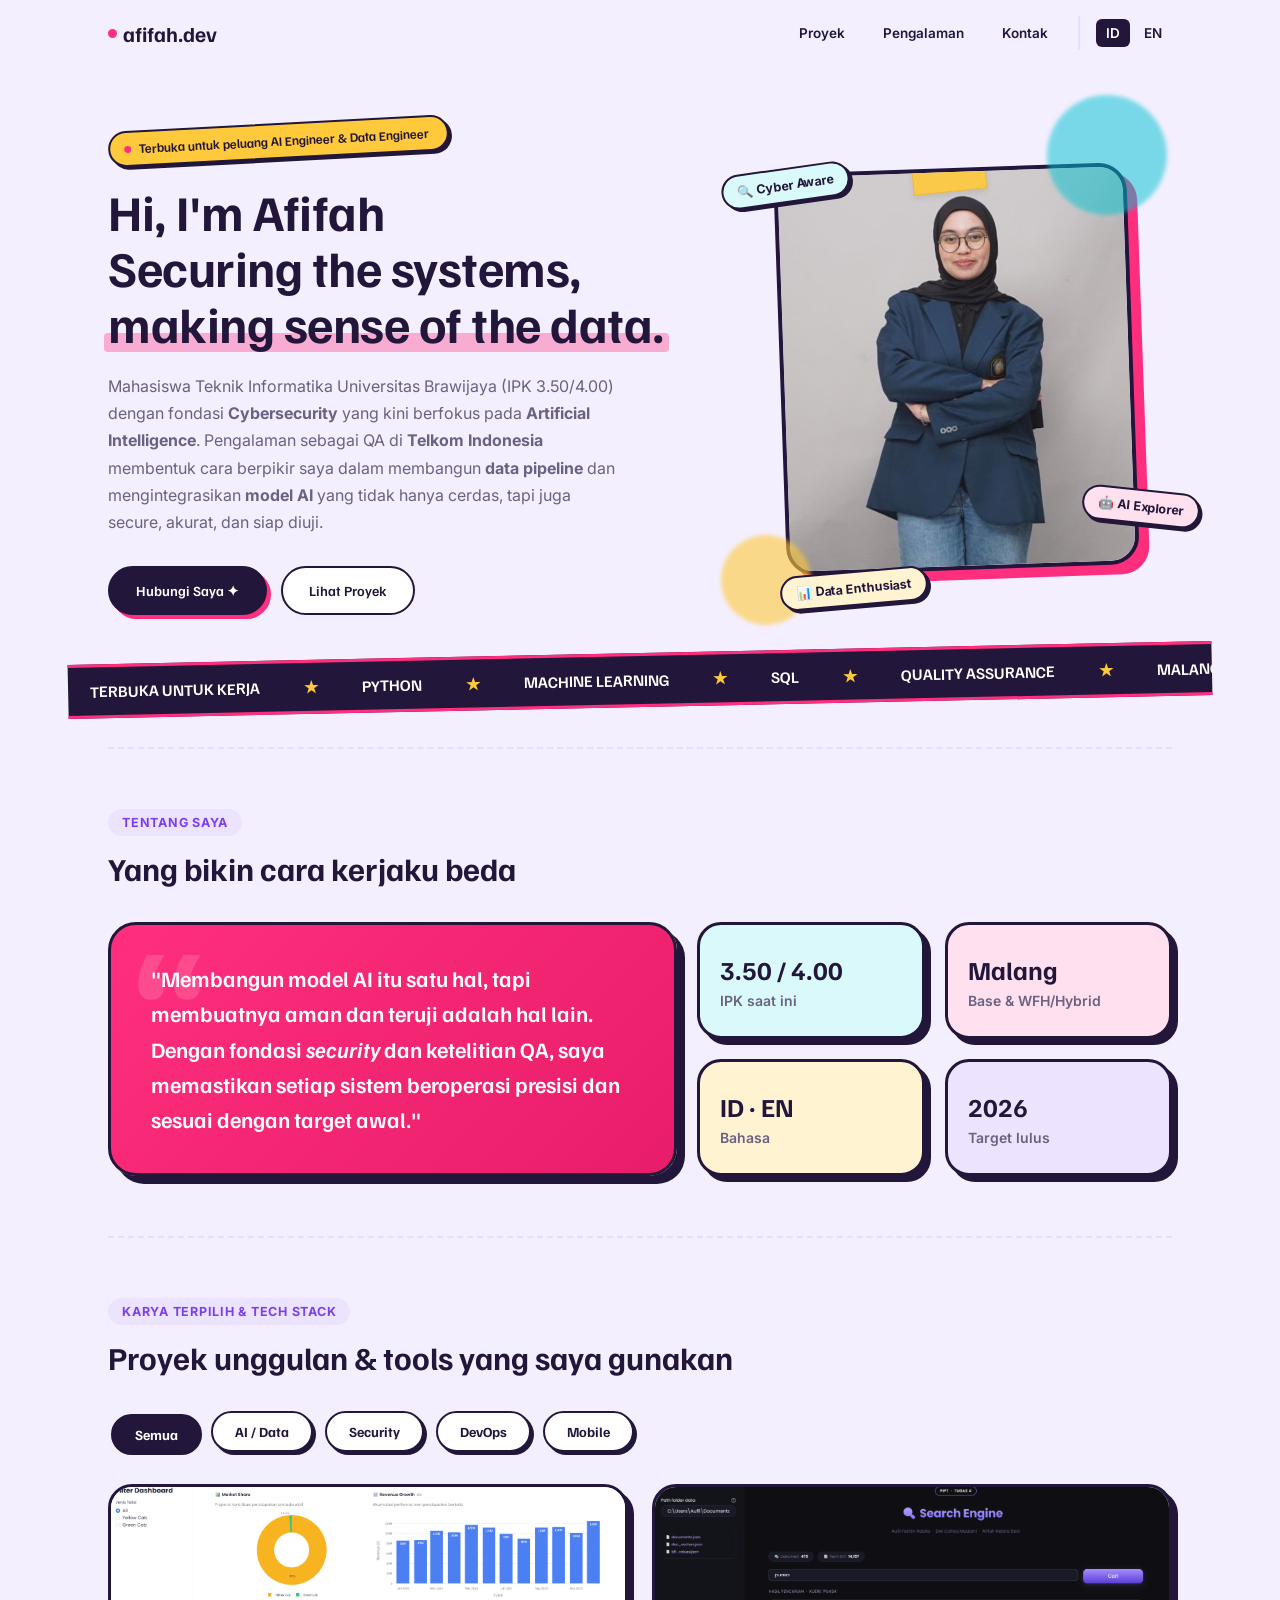
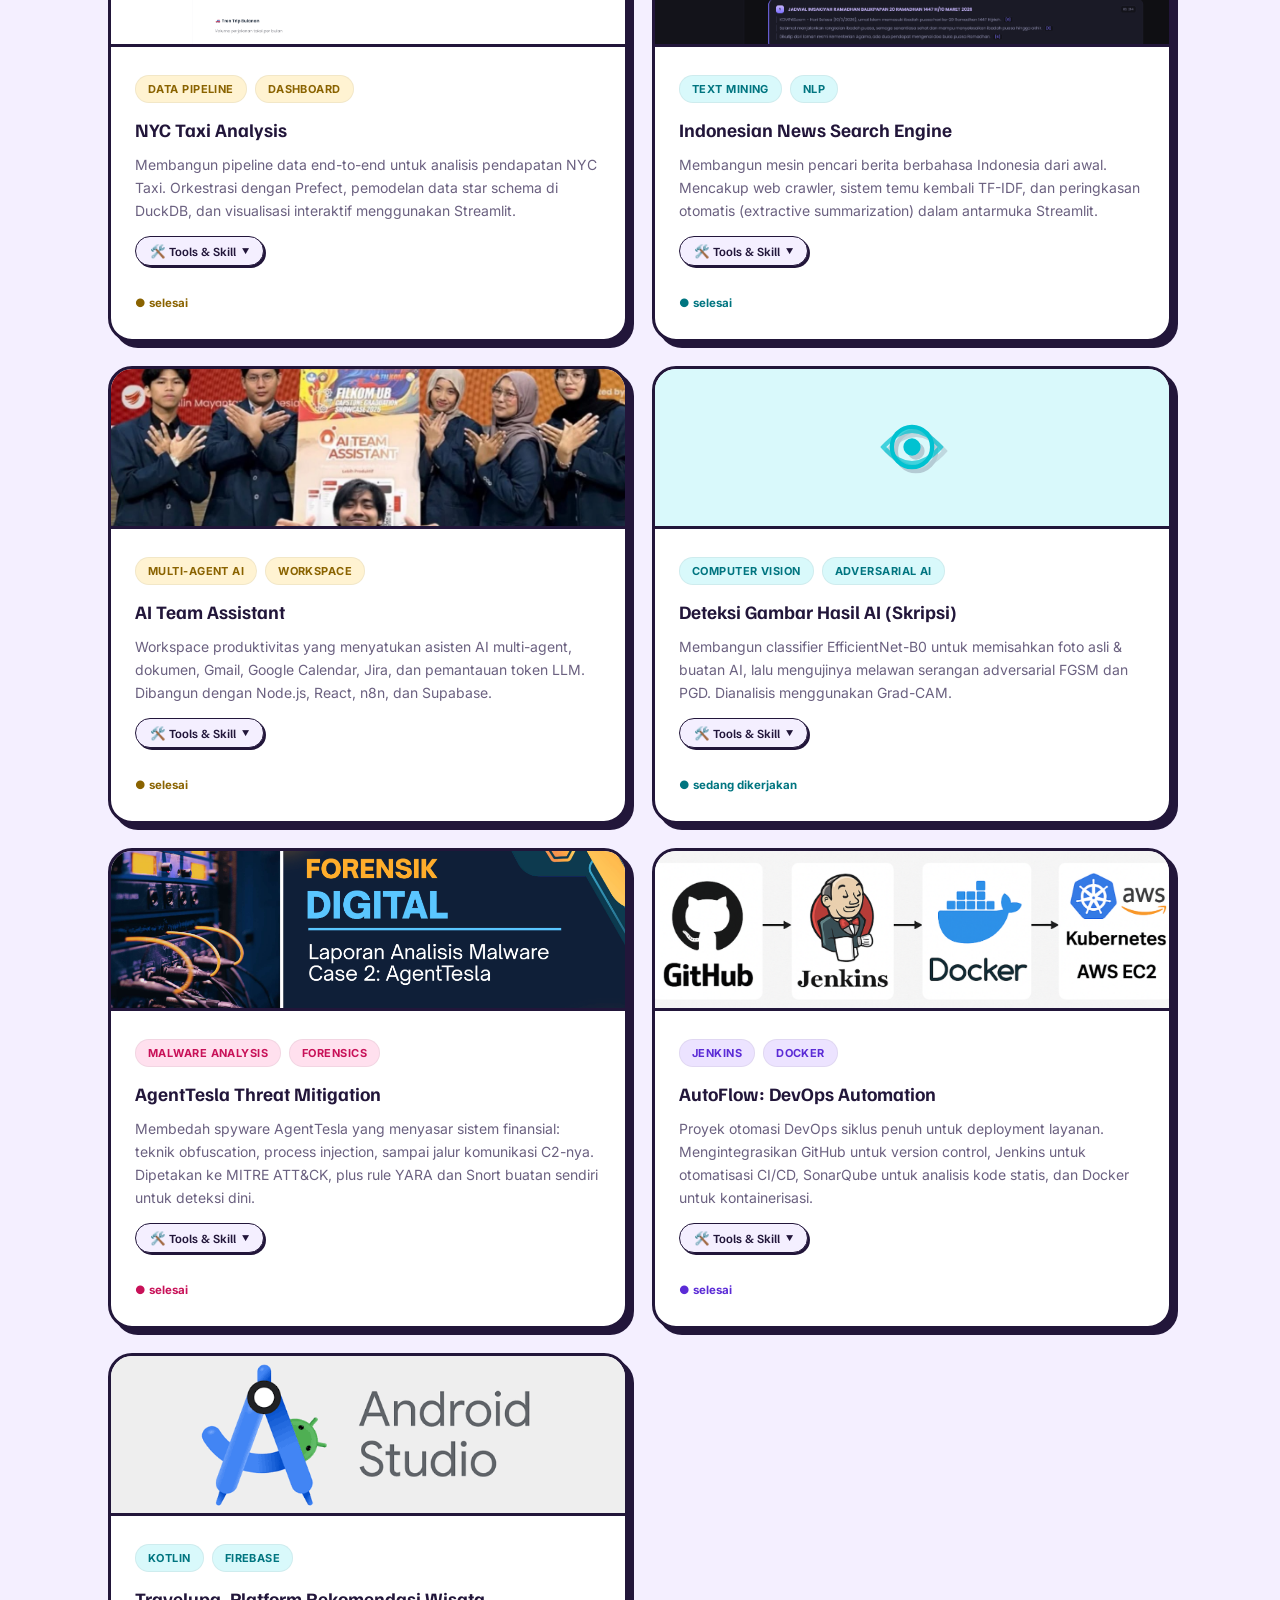
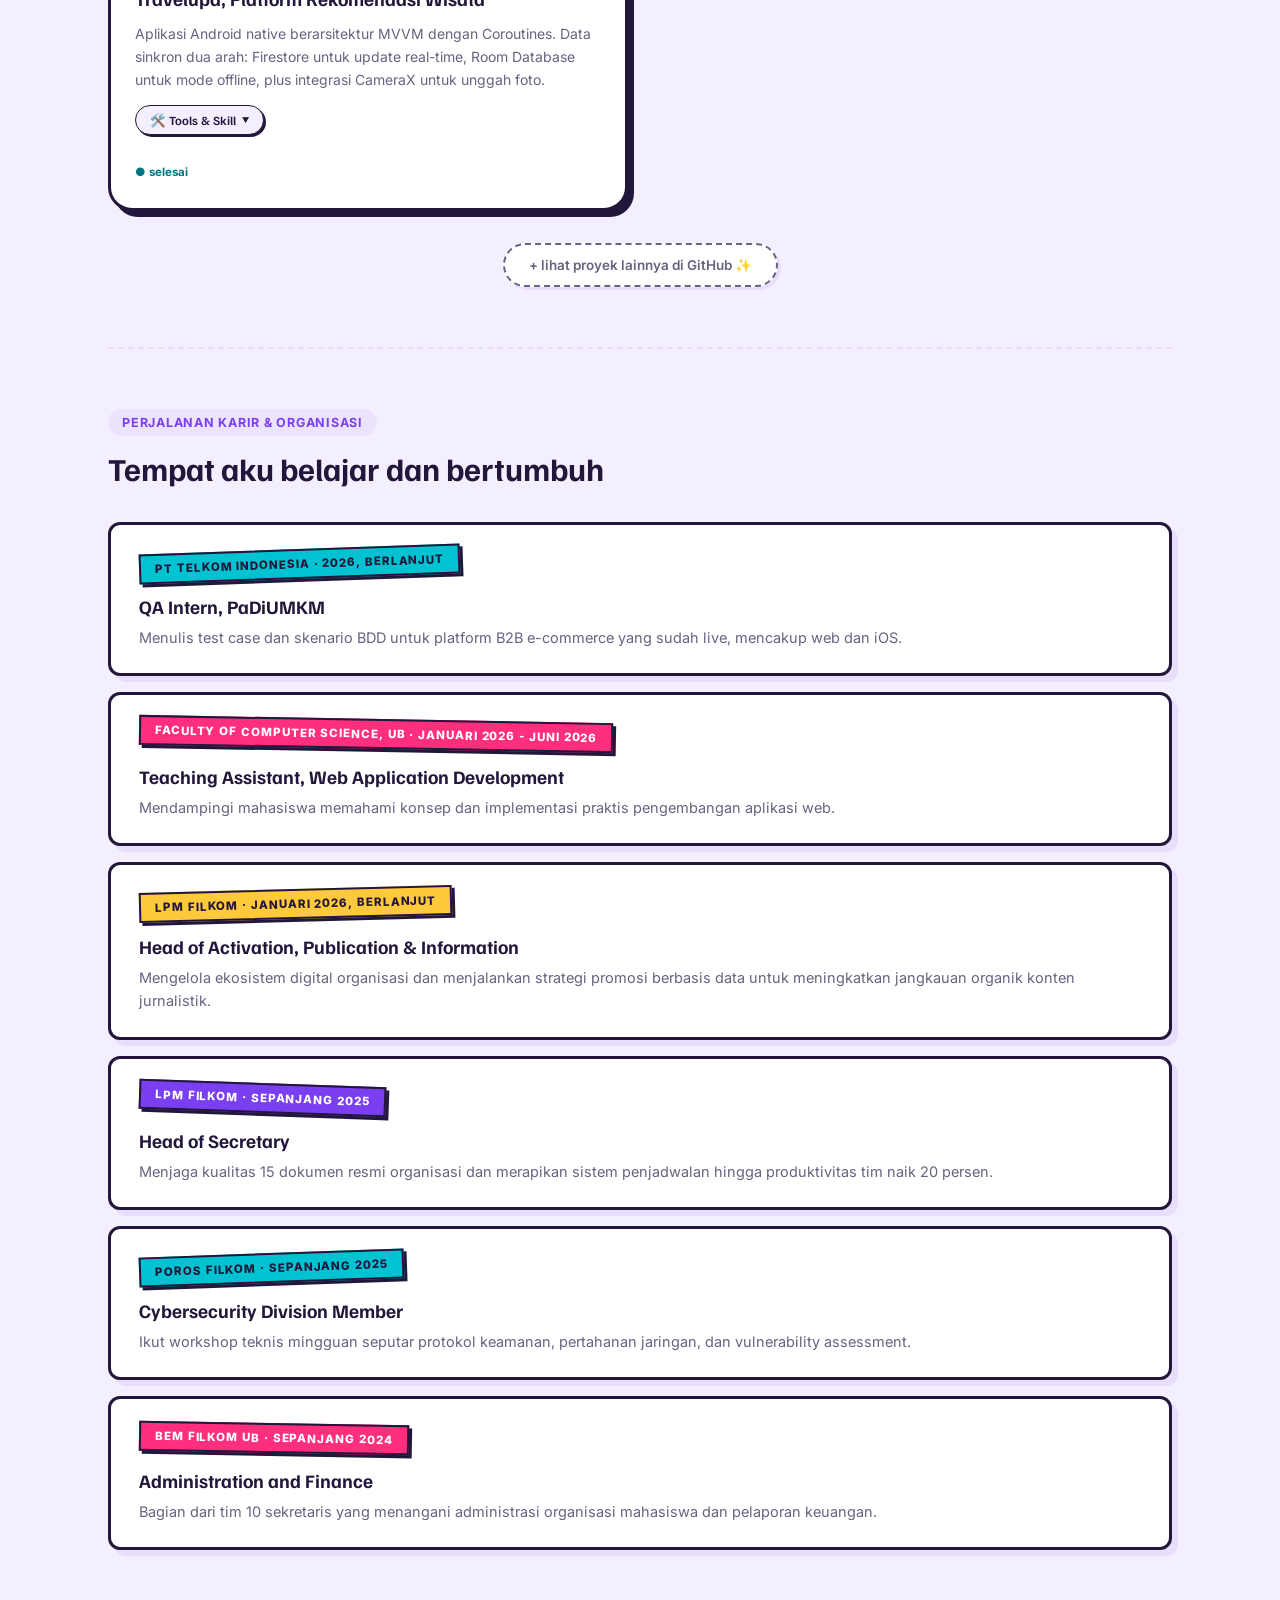
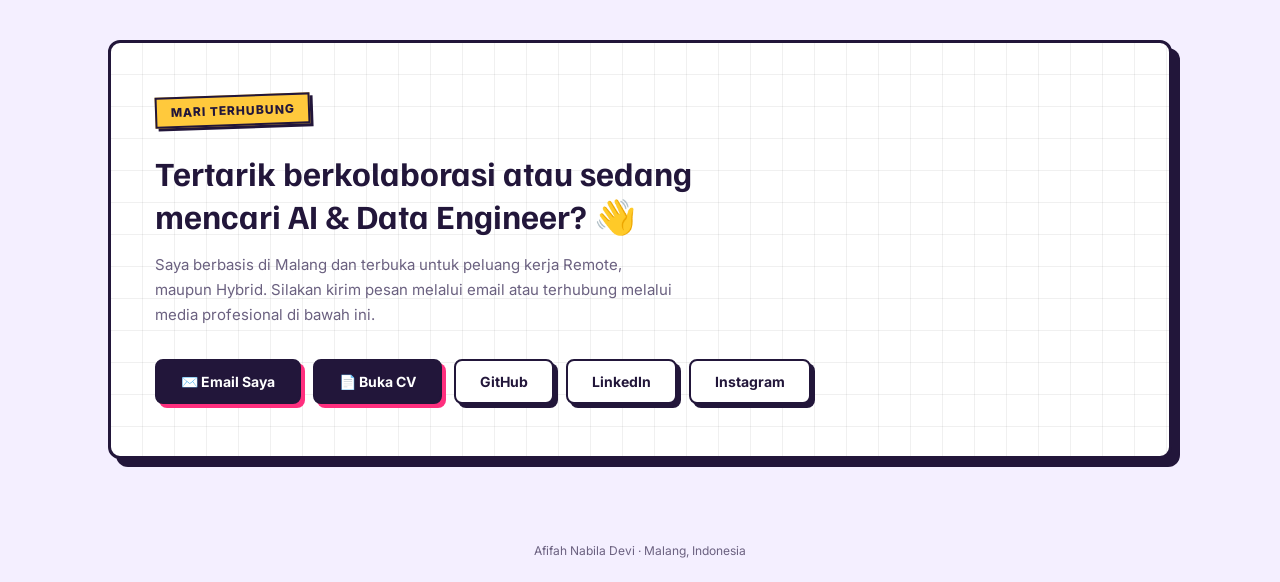
==== index.html @ cb8a3889 "Update" ====
<!DOCTYPE html>
<html lang="id">

<head>
  <meta charset="UTF-8">
  <meta name="viewport" content="width=device-width, initial-scale=1.0">
  <title>Afifah Nabila Devi | Portofolio</title>
  <link rel="preconnect" href="https://fonts.googleapis.com">
  <link
    href="https://fonts.googleapis.com/css2?family=Familjen+Grotesk:wght@500;600;700&family=Inter:wght@400;500;600;700;800&display=swap"
    rel="stylesheet">
  <style>
    :root {
      --bg: #f4efff;
      --card: #ffffff;
      --ink: #22163a;
      --ink-dim: #6b6180;
      --line: #e7defc;

      --pink: #ff2f7e;
      --pink-soft: #ffe0ee;
      --yellow: #ffc93c;
      --yellow-soft: #fff3d2;
      --grape: #7b3ff2;
      --grape-soft: #ece3ff;
      --sky: #00c2d1;
      --sky-soft: #d9f9fb;
    }

    * {
      box-sizing: border-box;
      margin: 0;
      padding: 0;
    }

    html {
      scroll-behavior: smooth;
    }

    body {
      background: var(--bg);
      color: var(--ink);
      font-family: 'Inter', sans-serif;
      overflow-x: hidden;
    }

    h1,
    h2,
    h3,
    h4,
    .brand,
    .btn,
    .tabbtn,
    .badge,
    .tape-label {
      font-family: 'Familjen Grotesk', sans-serif;
    }

    a {
      color: inherit;
      text-decoration: none;
    }

    ::selection {
      background: var(--pink);
      color: #fff;
    }

    img {
      max-width: 100%;
      display: block;
    }

    .reveal {
      opacity: 0;
      transform: translateY(26px);
      transition: opacity .7s cubic-bezier(.16, 1, .3, 1), transform .7s cubic-bezier(.16, 1, .3, 1);
    }

    .reveal.in {
      opacity: 1;
      transform: translateY(0);
    }

    .wrap {
      max-width: 1120px;
      margin: 0 auto;
      padding: 0 28px;
    }

    /* NAV */
    nav {
      position: sticky;
      top: 0;
      z-index: 100;
      padding: 16px 0;
      background: rgba(244, 239, 255, .82);
      backdrop-filter: blur(10px);
      border-bottom: 1px solid transparent;
      transition: .3s;
    }

    nav.scrolled {
      border-color: var(--line);
    }

    nav .wrap {
      display: flex;
      justify-content: space-between;
      align-items: center;
    }

    .brand {
      font-weight: 700;
      font-size: 21px;
      display: flex;
      align-items: center;
      gap: 6px;
    }

    .brand .dot {
      width: 9px;
      height: 9px;
      border-radius: 50%;
      background: var(--pink);
    }

    .navlinks {
      display: flex;
      gap: 6px;
      font-size: 13.5px;
      font-weight: 600;
      color: var(--ink);
    }

    .navlinks a {
      padding: 9px 16px;
      border-radius: 100px;
      transition: .2s;
    }

    .navlinks a:hover {
      background: var(--grape-soft);
      color: var(--grape);
    }

    .lang {
      display: flex;
      align-items: center;
      margin-left: 8px;
      padding-left: 16px;
      border-left: 2px solid var(--line);
      gap: 4px;
    }

    .lang a {
      padding: 6px 10px;
      border-radius: 6px;
    }

    .lang a.active {
      background: var(--ink);
      color: #fff;
    }

    .lang a:hover:not(.active) {
      background: var(--line);
      color: var(--ink);
    }

    @media(max-width:720px) {
      .navlinks > a {
        display: none;
      }
      .navlinks .lang {
        border-left: none;
        margin-left: 0;
        padding-left: 0;
      }
    }

    /* HERO */
    .hero {
      padding: 56px 0 30px;
      display: grid;
      grid-template-columns: 1fr;
      gap: 50px;
      align-items: center;
    }

    @media(min-width:860px) {
      .hero {
        grid-template-columns: 1.15fr .85fr;
      }
    }

    .badge {
      display: inline-flex;
      align-items: center;
      gap: 8px;
      font-size: 13px;
      font-weight: 600;
      color: var(--ink);
      background: var(--yellow);
      border: 2px solid var(--ink);
      padding: 8px 18px 8px 14px;
      border-radius: 100px;
      margin-bottom: 24px;
      transform: rotate(-3deg);
      box-shadow: 3px 3px 0 var(--ink);
    }

    .badge .d {
      width: 7px;
      height: 7px;
      border-radius: 50%;
      background: var(--pink);
      animation: pulse 1.8s infinite;
    }

    @keyframes pulse {

      0%,
      100% {
        transform: scale(1);
        opacity: 1;
      }

      50% {
        transform: scale(1.5);
        opacity: .4;
      }
    }

    .hero h1 {
      font-size: clamp(32px, 4.8vw, 50px);
      font-weight: 700;
      line-height: 1.12;
      letter-spacing: -0.01em;
    }

    .hero h1 .hl {
      position: relative;
      white-space: nowrap;
    }

    .hero h1 .hl::after {
      content: "";
      position: absolute;
      left: -4px;
      right: -4px;
      bottom: 2px;
      height: .38em;
      background: var(--pink);
      opacity: .35;
      z-index: -1;
      border-radius: 4px;
    }

    .hero p {
      color: var(--ink-dim);
      font-size: 16px;
      margin-top: 22px;
      max-width: 520px;
      line-height: 1.7;
    }

    .hero-cta {
      margin-top: 30px;
      display: flex;
      gap: 14px;
      flex-wrap: wrap;
    }

    .btn {
      font-size: 14px;
      font-weight: 600;
      padding: 14px 26px;
      border-radius: 100px;
      border: 2px solid var(--ink);
      transition: all .25s cubic-bezier(.34, 1.56, .64, 1);
    }

    .btn.solid {
      background: var(--ink);
      color: #fff;
      box-shadow: 4px 4px 0 var(--pink);
    }

    .btn.solid:hover {
      background: var(--pink);
      border-color: var(--ink);
      transform: translate(-2px, -2px);
      box-shadow: 6px 6px 0 var(--ink);
    }

    .btn.ghost {
      background: #fff;
    }

    .btn.ghost:hover {
      background: var(--grape);
      color: #fff;
      border-color: var(--grape);
      transform: translate(-2px, -2px);
      box-shadow: 6px 6px 0 var(--ink);
    }

    /* STICKER PHOTO SCENE */
    .scene {
      position: relative;
      width: 100%;
      max-width: 420px;
      margin: 0 auto;
      aspect-ratio: .92;
    }

    .scene .frame {
      position: absolute;
      inset: 6% 8%;
      border-radius: 28px;
      overflow: hidden;
      background: var(--grape-soft);
      border: 4px solid var(--ink);
      box-shadow: 10px 10px 0 var(--pink);
      transform: rotate(-2deg);
    }

    .scene .frame img {
      width: 100%;
      height: 100%;
      object-fit: cover;
      display: block;
    }

    .tape {
      position: absolute;
      width: 74px;
      height: 26px;
      background: rgba(255, 201, 60, .9);
      border: 1px solid rgba(0, 0, 0, .08);
      top: -6px;
      left: 50%;
      transform: translateX(-50%) rotate(-4deg);
      box-shadow: 0 3px 6px rgba(0, 0, 0, .08);
      z-index: 3;
    }

    .sticker {
      position: absolute;
      font-size: 12.5px;
      font-weight: 700;
      padding: 8px 14px;
      border-radius: 100px;
      border: 2px solid var(--ink);
      background: #fff;
      box-shadow: 3px 3px 0 var(--ink);
      z-index: 4;
      display: flex;
      align-items: center;
      gap: 6px;
    }

    .s1 {
      top: 6%;
      left: -6%;
      background: var(--sky-soft);
      transform: rotate(-8deg);
    }

    .s2 {
      bottom: 16%;
      right: -8%;
      background: var(--pink-soft);
      transform: rotate(6deg);
    }

    .s3 {
      bottom: -2%;
      left: 8%;
      background: var(--yellow-soft);
      transform: rotate(-5deg);
    }

    .blob-bg {
      position: absolute;
      border-radius: 50%;
      filter: blur(2px);
      z-index: 1;
    }

    .b1 {
      width: 120px;
      height: 120px;
      background: var(--sky);
      opacity: .5;
      top: -10%;
      right: 0;
    }

    .b2 {
      width: 90px;
      height: 90px;
      background: var(--yellow);
      opacity: .6;
      bottom: -6%;
      left: -6%;
    }

    /* MARQUEE */
    .marquee-wrap {
      background: var(--ink);
      overflow: hidden;
      padding: 14px 0;
      transform: rotate(-1.2deg);
      margin: 8px -40px 40px;
      border-top: 3px solid var(--pink);
      border-bottom: 3px solid var(--pink);
    }

    .marquee {
      display: flex;
      width: max-content;
      animation: scroll 22s linear infinite;
    }

    .marquee span {
      color: #fff;
      font-family: 'Familjen Grotesk', sans-serif;
      font-weight: 600;
      font-size: 16px;
      padding: 0 22px;
      white-space: nowrap;
      display: flex;
      align-items: center;
      gap: 10px;
    }

    .marquee span.acc {
      color: var(--yellow);
    }

    @keyframes scroll {
      from {
        transform: translateX(0);
      }

      to {
        transform: translateX(-50%);
      }
    }

    @media (prefers-reduced-motion: reduce) {
      .marquee {
        animation: none;
      }

      .badge .d {
        animation: none;
      }
    }

    /* SECTION */
    .sec {
      padding: 60px 0;
      border-top: 2px dashed var(--line);
    }

    .sec-tag {
      display: inline-block;
      font-size: 12.5px;
      font-weight: 700;
      color: var(--grape);
      text-transform: uppercase;
      letter-spacing: .06em;
      margin-bottom: 12px;
      background: var(--grape-soft);
      padding: 6px 14px;
      border-radius: 100px;
    }

    .sec h2 {
      font-size: clamp(24px, 3vw, 32px);
      font-weight: 700;
      margin-bottom: 34px;
      max-width: 640px;
    }

    /* ABOUT BENTO */
    .bento {
      display: grid;
      grid-template-columns: 1fr;
      gap: 20px;
    }

    @media(min-width:820px) {
      .bento {
        grid-template-columns: 1.2fr 1fr;
      }
    }

    .bento-card.pink {
      background: linear-gradient(135deg, var(--pink) 0%, #e81d69 100%);
      color: #fff;
      border: 3px solid var(--ink);
      border-radius: 28px;
      padding: 36px 40px;
      box-shadow: 8px 8px 0 var(--ink);
      display: flex;
      align-items: center;
      position: relative;
      overflow: hidden;
      transition: transform 0.3s ease, box-shadow 0.3s ease;
    }

    .bento-card.pink:hover {
      transform: translate(-4px, -4px);
      box-shadow: 12px 12px 0 var(--ink);
    }

    .bento-card.pink::before {
      content: "“";
      position: absolute;
      top: -10px;
      left: 20px;
      font-family: 'Familjen Grotesk', sans-serif;
      font-size: 160px;
      font-weight: 800;
      color: rgba(255, 255, 255, 0.15);
      line-height: 1;
      pointer-events: none;
    }

    .bento-card .quote {
      font-size: 22px;
      font-weight: 600;
      line-height: 1.6;
      font-family: 'Familjen Grotesk', sans-serif;
      position: relative;
      z-index: 1;
    }

    .factgrid {
      display: grid;
      grid-template-columns: 1fr 1fr;
      gap: 20px;
    }

    .fact {
      border-radius: 24px;
      padding: 24px 20px;
      border: 3px solid var(--ink);
      box-shadow: 6px 6px 0 var(--ink);
      display: flex;
      flex-direction: column;
      justify-content: center;
      transition: transform 0.3s ease, box-shadow 0.3s ease;
    }

    .fact:hover {
      transform: translate(-3px, -3px);
      box-shadow: 9px 9px 0 var(--ink);
    }

    .fact:nth-child(1) {
      background: var(--sky-soft);
    }

    .fact:nth-child(2) {
      background: var(--pink-soft);
    }

    .fact:nth-child(3) {
      background: var(--yellow-soft);
    }

    .fact:nth-child(4) {
      background: var(--grape-soft);
    }

    .fact b {
      display: block;
      font-size: 26px;
      font-weight: 800;
      font-family: 'Familjen Grotesk', sans-serif;
      margin-bottom: 6px;
      color: var(--ink);
    }

    .fact span {
      font-size: 14px;
      color: var(--ink-dim);
      font-weight: 600;
    }

    /* SKILLS & PROJECTS COMBINED IN CARDS */
    .tools-btn {
      margin-top: 14px;
      background: var(--bg);
      border: 1.5px solid var(--ink);
      border-radius: 100px;
      padding: 6px 14px;
      font-family: 'Familjen Grotesk', sans-serif;
      font-size: 12.5px;
      font-weight: 600;
      color: var(--ink);
      cursor: pointer;
      display: inline-flex;
      align-items: center;
      gap: 6px;
      transition: all .2s;
      box-shadow: 2px 2px 0 var(--ink);
    }

    .tools-btn:hover {
      background: var(--yellow-soft);
      transform: translateY(-1px);
      box-shadow: 3px 3px 0 var(--ink);
    }

    .tools-btn .arrow {
      font-size: 9px;
      transition: transform .25s ease;
    }

    .tools-btn.active .arrow {
      transform: rotate(180deg);
    }

    .tools-drawer {
      max-height: 0;
      overflow: hidden;
      transition: max-height .35s cubic-bezier(0.16, 1, 0.3, 1), opacity .3s ease, margin-top .3s ease;
      opacity: 0;
      margin-top: 0;
    }

    .tools-drawer.open {
      max-height: 220px;
      opacity: 1;
      margin-top: 12px;
    }

    .tools-chips {
      display: flex;
      flex-wrap: wrap;
      gap: 6px;
      background: var(--bg);
      padding: 10px 12px;
      border-radius: 14px;
      border: 1px dashed var(--line);
    }

    .chip-sm {
      font-size: 11.5px;
      font-weight: 600;
      padding: 4px 10px;
      border-radius: 100px;
      background: #fff;
      border: 1.5px solid var(--ink);
      color: var(--ink);
      box-shadow: 2px 2px 0 var(--ink);
    }

    /* PROJECT TABS */
    .tabbar {
      display: flex;
      gap: 12px;
      flex-wrap: wrap;
      margin-bottom: 32px;
    }

    .tabbtn {
      font-size: 14px;
      font-weight: 700;
      padding: 10px 22px;
      border-radius: 100px;
      border: 2px solid var(--ink);
      color: var(--ink);
      cursor: pointer;
      background: #fff;
      box-shadow: 3px 3px 0 var(--ink);
      transition: transform .2s, box-shadow .2s, background .2s;
    }

    .tabbtn.active {
      background: var(--ink);
      color: #fff;
      transform: translate(3px, 3px);
      box-shadow: 0px 0px 0 var(--ink);
    }

    .tabbtn:hover:not(.active) {
      background: var(--yellow-soft);
      transform: translate(-1px, -1px);
      box-shadow: 4px 4px 0 var(--ink);
    }

    .pgrid {
      display: grid;
      grid-template-columns: 1fr;
      gap: 24px;
    }

    @media(min-width:720px) {
      .pgrid {
        grid-template-columns: 1fr 1fr;
      }
    }

    .pcard {
      background: var(--card);
      border: 3px solid var(--ink);
      border-radius: 24px;
      overflow: hidden;
      transition: transform .3s cubic-bezier(.16, 1, .3, 1), box-shadow .3s;
      display: flex;
      flex-direction: column;
      box-shadow: 6px 6px 0 var(--ink);
    }

    .pcard:hover {
      transform: translate(-4px, -4px);
      box-shadow: 10px 10px 0 var(--ink);
    }

    .pcard.hidden {
      display: none;
    }

    .pcard .thumb {
      height: 160px;
      position: relative;
      overflow: hidden;
      display: flex;
      align-items: center;
      justify-content: center;
      border-bottom: 3px solid var(--ink);
      background-image: repeating-linear-gradient(45deg, rgba(255, 255, 255, 0.15) 0px, rgba(255, 255, 255, 0.15) 2px, transparent 2px, transparent 10px);
    }

    .pcard .thumb svg {
      width: 72px;
      height: 72px;
      filter: drop-shadow(4px 4px 0 rgba(34, 22, 58, 0.2));
      transition: transform 0.4s cubic-bezier(0.34, 1.56, 0.64, 1);
    }

    .pcard:hover .thumb svg {
      transform: scale(1.15) rotate(5deg);
    }

    .pcard .body {
      padding: 28px 24px;
    }

    .ptags {
      display: flex;
      flex-wrap: wrap;
      gap: 8px;
      margin-bottom: 14px;
    }

    .ptag {
      font-size: 11px;
      font-weight: 700;
      text-transform: uppercase;
      letter-spacing: .04em;
      padding: 6px 12px;
      border-radius: 100px;
      border: 1.5px solid rgba(0, 0, 0, 0.05);
    }

    .pcard h3 {
      font-size: 19px;
      font-weight: 800;
      font-family: 'Familjen Grotesk', sans-serif;
      margin-bottom: 10px;
      line-height: 1.35;
    }

    .pcard p {
      color: var(--ink-dim);
      font-size: 14px;
      line-height: 1.65;
    }

    .pcard .status {
      font-size: 11.5px;
      font-weight: 700;
      margin-top: 16px;
      display: inline-flex;
      align-items: center;
      gap: 5px;
    }

    .projects-more {
      margin-top: 32px;
      text-align: center;
      display: flex;
      justify-content: center;
    }

    .projects-more a {
      text-decoration: none;
      display: inline-flex;
      align-items: center;
      justify-content: center;
      padding: 12px 24px;
      border-radius: 100px;
      border: 2px dashed var(--ink-dim);
      background: var(--card);
      font-size: 13.5px;
      font-weight: 600;
      color: var(--ink-dim);
      transition: all .2s;
      box-shadow: 3px 3px 0 var(--line);
    }

    .projects-more a:hover {
      border-color: var(--pink);
      color: var(--pink);
      background: #fff;
      transform: translateY(-2px);
      box-shadow: 5px 5px 0 var(--ink);
    }

    /* EXPERIENCE timeline */
    .exp-list {
      display: flex;
      flex-direction: column;
      gap: 16px;
    }

    .exp {
      background: var(--card);
      border: 3px solid var(--ink);
      border-radius: 12px;
      padding: 24px 28px;
      box-shadow: 6px 6px 0 var(--line);
      transition: transform .3s, box-shadow .3s;
    }

    .exp:hover {
      transform: translate(-4px, -4px);
    }

    .exp:nth-child(4n+1):hover {
      box-shadow: 10px 10px 0 var(--sky);
    }

    .exp:nth-child(4n+2):hover {
      box-shadow: 10px 10px 0 var(--pink);
    }

    .exp:nth-child(4n+3):hover {
      box-shadow: 10px 10px 0 var(--yellow);
    }

    .exp:nth-child(4n+4):hover {
      box-shadow: 10px 10px 0 var(--grape);
    }

    .exp .meta {
      display: inline-block;
      font-size: 11.5px;
      font-weight: 800;
      text-transform: uppercase;
      letter-spacing: .08em;
      margin-bottom: 16px;
      padding: 6px 14px;
      border: 2px solid var(--ink);
      box-shadow: 3px 3px 0 var(--ink);
    }

    .exp:nth-child(4n+1) .meta {
      background: var(--sky);
      color: var(--ink);
      transform: rotate(-2deg);
    }

    .exp:nth-child(4n+2) .meta {
      background: var(--pink);
      color: #fff;
      transform: rotate(1deg);
    }

    .exp:nth-child(4n+3) .meta {
      background: var(--yellow);
      color: var(--ink);
      transform: rotate(-1.5deg);
    }

    .exp:nth-child(4n+4) .meta {
      background: var(--grape);
      color: #fff;
      transform: rotate(2deg);
    }

    .exp h4 {
      font-size: 19px;
      font-weight: 800;
      font-family: 'Familjen Grotesk', sans-serif;
      margin-bottom: 8px;
      color: var(--ink);
    }

    .exp p {
      color: var(--ink-dim);
      font-size: 14.5px;
      line-height: 1.6;
    }



    /* CONTACT */
    .contact-block {
      background-color: #ffffff;
      background-image:
        linear-gradient(rgba(0, 0, 0, 0.06) 1px, transparent 1px),
        linear-gradient(90deg, rgba(0, 0, 0, 0.06) 1px, transparent 1px);
      background-size: 32px 32px;
      background-position: -1px -1px;
      color: var(--ink);
      border-radius: 12px;
      margin: 30px 0 60px;
      padding: 52px 44px;
      position: relative;
      border: 3px solid var(--ink);
      box-shadow: 8px 8px 0 var(--ink);
      display: flex;
      flex-direction: column;
      gap: 8px;
    }

    .contact-block .sec-tag {
      background: var(--yellow);
      color: var(--ink);
      font-size: 12px;
      font-weight: 800;
      text-transform: uppercase;
      letter-spacing: .08em;
      border-radius: 0;
      padding: 6px 14px;
      width: fit-content;
      margin-bottom: 12px;
      border: 2px solid var(--ink);
      box-shadow: 3px 3px 0 var(--ink);
      transform: rotate(-2deg);
    }

    .contact-block h2 {
      font-size: clamp(24px, 3.8vw, 34px);
      font-weight: 800;
      font-family: 'Familjen Grotesk', sans-serif;
      max-width: 620px;
      line-height: 1.25;
      position: relative;
      margin-top: 6px;
      color: var(--ink);
    }

    .contact-block p {
      color: var(--ink-dim);
      margin-top: 8px;
      max-width: 520px;
      font-size: 15px;
      line-height: 1.65;
      position: relative;
    }

    .contact-links {
      margin-top: 24px;
      display: flex;
      gap: 12px;
      flex-wrap: wrap;
      position: relative;
      z-index: 2;
    }

    .contact-links a {
      font-size: 14px;
      font-weight: 700;
      padding: 12px 24px;
      border-radius: 8px;
      border: 2px solid var(--ink);
      transition: all .2s cubic-bezier(.34, 1.56, .64, 1);
      text-decoration: none;
    }

    .contact-links a.solid {
      background: var(--ink);
      color: #fff;
      box-shadow: 4px 4px 0 var(--pink);
    }

    .contact-links a.solid:hover {
      background: var(--pink);
      border-color: var(--ink);
      color: #fff;
      transform: translate(-3px, -3px);
      box-shadow: 7px 7px 0 var(--ink);
    }

    .contact-links a:not(.solid) {
      background: #fff;
      color: var(--ink);
      box-shadow: 4px 4px 0 var(--ink);
    }

    .contact-links a:not(.solid):hover {
      background: var(--sky);
      color: var(--ink);
      border-color: var(--ink);
      transform: translate(-3px, -3px);
      box-shadow: 7px 7px 0 var(--ink);
    }

    @media(max-width: 500px) {
      .hero-cta {
        flex-direction: column;
      }
      .hero-cta a {
        text-align: center;
        width: 100%;
      }
      .contact-links {
        flex-direction: column;
      }
      .contact-links a {
        text-align: center;
        width: 100%;
      }
    }

    footer {
      padding: 24px;
      text-align: center;
      font-size: 12px;
      color: var(--ink-dim);
    }
  </style>
</head>

<body>

  <nav id="nav">
    <div class="wrap">
      <div class="brand"><span class="dot"></span>afifah.dev</div>
      <div class="navlinks">
        <a href="#projects">Proyek</a>
        <a href="#experience">Pengalaman</a>
        <a href="#contact">Kontak</a>
        <div class="lang">
          <a href="index.html" class="active">ID</a>
          <a href="en.html">EN</a>
        </div>
      </div>
    </div>
  </nav>

  <main class="wrap">

    <section class="hero">
      <div class="reveal">
        <span class="badge"><span class="d"></span> Terbuka untuk peluang AI Engineer & Data Engineer</span>
        <h1>Hi, I'm Afifah <br> Securing the systems, <span class="hl">making sense of the data.</span></h1>
        <p>Mahasiswa Teknik Informatika Universitas Brawijaya (IPK 3.50/4.00) dengan fondasi
          <strong>Cybersecurity</strong> yang kini berfokus pada <strong>Artificial Intelligence</strong>. Pengalaman
          sebagai QA di <strong>Telkom Indonesia</strong> membentuk cara berpikir saya dalam membangun <strong>data
            pipeline</strong> dan mengintegrasikan <strong>model AI</strong> yang tidak hanya cerdas, tapi juga secure,
          akurat, dan siap diuji.
        </p>
        <div class="hero-cta">
          <a href="#contact" class="btn solid">Hubungi Saya ✦</a>
          <a href="#projects" class="btn ghost">Lihat Proyek</a>
        </div>
      </div>

      <div class="scene reveal">
        <div class="blob-bg b1"></div>
        <div class="blob-bg b2"></div>
        <div class="sticker s1">🔍 Cyber Aware</div>
        <div class="sticker s2">🤖 AI Explorer</div>
        <div class="sticker s3">📊 Data Enthusiast</div>
        <div class="frame">
          <div class="tape"></div>
          <img src="foto-afifah.jpg" alt="Foto Afifah Nabila Devi"
            onerror="this.parentElement.style.background='linear-gradient(160deg,var(--grape-soft),var(--pink-soft))'; this.remove();">
        </div>
      </div>
    </section>

    <div class="marquee-wrap">
      <div class="marquee">
        <span>TERBUKA UNTUK KERJA</span><span class="acc">★</span>
        <span>PYTHON</span><span class="acc">★</span>
        <span>MACHINE LEARNING</span><span class="acc">★</span>
        <span>SQL</span><span class="acc">★</span>
        <span>QUALITY ASSURANCE</span><span class="acc">★</span>
        <span>MALANG, WFH / HYBRID</span><span class="acc">★</span>
        <span>TERBUKA UNTUK KERJA</span><span class="acc">★</span>
        <span>PYTHON</span><span class="acc">★</span>
        <span>MACHINE LEARNING</span><span class="acc">★</span>
        <span>SQL</span><span class="acc">★</span>
        <span>QUALITY ASSURANCE</span><span class="acc">★</span>
        <span>MALANG, WFH / HYBRID</span><span class="acc">★</span>
        <span>TERBUKA UNTUK KERJA</span><span class="acc">★</span>
        <span>PYTHON</span><span class="acc">★</span>
        <span>MACHINE LEARNING</span><span class="acc">★</span>
        <span>SQL</span><span class="acc">★</span>
        <span>QUALITY ASSURANCE</span><span class="acc">★</span>
        <span>MALANG, WFH / HYBRID</span><span class="acc">★</span>
        <span>TERBUKA UNTUK KERJA</span><span class="acc">★</span>
        <span>PYTHON</span><span class="acc">★</span>
        <span>MACHINE LEARNING</span><span class="acc">★</span>
        <span>SQL</span><span class="acc">★</span>
        <span>QUALITY ASSURANCE</span><span class="acc">★</span>
        <span>MALANG, WFH / HYBRID</span><span class="acc">★</span>
      </div>
    </div>

    <section class="sec">
      <div class="sec-tag reveal">Tentang Saya</div>
      <h2 class="reveal">Yang bikin cara kerjaku beda</h2>
      <div class="bento reveal">

        <div class="bento-card pink">
          <p class="quote">"Membangun model AI itu satu hal, tapi membuatnya aman dan teruji adalah hal lain. Dengan
            fondasi <em>security</em> dan ketelitian QA, saya memastikan setiap sistem beroperasi presisi dan sesuai
            dengan target awal."</p>
        </div>

        <div class="factgrid">
          <div class="fact"><b>3.50 / 4.00</b><span>IPK saat ini</span></div>
          <div class="fact"><b>Malang</b><span>Base & WFH/Hybrid</span></div>
          <div class="fact"><b>ID · EN</b><span>Bahasa</span></div>
          <div class="fact"><b>2026</b><span>Target lulus</span></div>
        </div>

      </div>
    </section>
    <section class="sec" id="projects">
      <div class="sec-tag reveal">Karya Terpilih & Tech Stack</div>
      <h2 class="reveal">Proyek unggulan & tools yang saya gunakan</h2>

      <div class="tabbar reveal">
        <button class="tabbtn active" data-filter="all">Semua</button>
        <button class="tabbtn" data-filter="ai">AI / Data</button>
        <button class="tabbtn" data-filter="security">Security</button>
        <button class="tabbtn" data-filter="devops">DevOps</button>
        <button class="tabbtn" data-filter="mobile">Mobile</button>
      </div>
      <div class="pgrid reveal" id="pgrid">

        <div class="pcard" data-cat="ai">
          <div class="thumb">
            <img src="pr-taxi.png" alt="NYC Taxi Analysis" style="width:100%; height:100%; object-fit:cover;">
          </div>
          <div class="body">
            <div class="ptags">
              <span class="ptag" style="background:var(--yellow-soft); color:#8a6300;">Data Pipeline</span>
              <span class="ptag" style="background:var(--yellow-soft); color:#8a6300;">Dashboard</span>
            </div>
            <h3>NYC Taxi Analysis</h3>
            <p>Membangun pipeline data end-to-end untuk analisis pendapatan NYC Taxi. Orkestrasi dengan Prefect,
              pemodelan data star schema di DuckDB, dan visualisasi interaktif menggunakan Streamlit.</p>

            <button class="tools-btn" onclick="toggleTools(this)">
              <span>🛠️ Tools & Skill</span> <span class="arrow">▼</span>
            </button>
            <div class="tools-drawer">
              <div class="tools-chips">
                <span class="chip-sm">🐍 Python</span>
                <span class="chip-sm">🦆 DuckDB</span>
                <span class="chip-sm">🌊 Streamlit</span>
                <span class="chip-sm">⚙️ Prefect</span>
                <span class="chip-sm">📊 Data Modeling</span>
              </div>
            </div>

            <div style="margin-top:14px;"><span class="status" style="color:#8a6300;">● selesai</span></div>
          </div>
        </div>
        <div class="pcard" data-cat="ai">
          <div class="thumb">
            <img src="pr-pipt.png" alt="Indonesian News Search Engine"
              style="width:100%; height:100%; object-fit:cover;">
          </div>
          <div class="body">
            <div class="ptags">
              <span class="ptag" style="background:var(--sky-soft); color:#007580;">Text Mining</span>
              <span class="ptag" style="background:var(--sky-soft); color:#007580;">NLP</span>
            </div>
            <h3>Indonesian News Search Engine</h3>
            <p>Membangun mesin pencari berita berbahasa Indonesia dari awal. Mencakup web crawler, sistem temu kembali
              TF-IDF, dan peringkasan otomatis (extractive summarization) dalam antarmuka Streamlit.</p>

            <button class="tools-btn" onclick="toggleTools(this)">
              <span>🛠️ Tools & Skill</span> <span class="arrow">▼</span>
            </button>
            <div class="tools-drawer">
              <div class="tools-chips">
                <span class="chip-sm">🐍 Python</span>
                <span class="chip-sm">🌊 Streamlit</span>
                <span class="chip-sm">🕷️ BeautifulSoup</span>
                <span class="chip-sm">🧮 TF-IDF</span>
                <span class="chip-sm">📝 Summarization</span>
              </div>
            </div>

            <div style="margin-top:14px;"><span class="status" style="color:#007580;">● selesai</span></div>
          </div>
        </div>

        <div class="pcard" data-cat="ai">
          <div class="thumb">
            <img src="pr-capstone.jpeg" alt="AI Team Assistant" style="width:100%; height:100%; object-fit:cover;">
          </div>
          <div class="body">
            <div class="ptags">
              <span class="ptag" style="background:var(--yellow-soft); color:#8a6300;">Multi-Agent AI</span>
              <span class="ptag" style="background:var(--yellow-soft); color:#8a6300;">Workspace</span>
            </div>
            <h3>AI Team Assistant</h3>
            <p>Workspace produktivitas yang menyatukan asisten AI multi-agent, dokumen, Gmail, Google Calendar, Jira,
              dan pemantauan token LLM. Dibangun dengan Node.js, React, n8n, dan Supabase.</p>

            <button class="tools-btn" onclick="toggleTools(this)">
              <span>🛠️ Tools & Skill</span> <span class="arrow">▼</span>
            </button>
            <div class="tools-drawer">
              <div class="tools-chips">
                <span class="chip-sm">⚛️ React</span>
                <span class="chip-sm">🟢 Node.js</span>
                <span class="chip-sm">🐘 PostgreSQL</span>
                <span class="chip-sm">⚡ Supabase</span>
                <span class="chip-sm">🤖 n8n</span>
                <span class="chip-sm">🌲 Pinecone</span>
              </div>
            </div>

            <div style="margin-top:14px;"><span class="status" style="color:#8a6300;">● selesai</span></div>
          </div>
        </div>

        <div class="pcard" data-cat="ai">
          <div class="thumb" style="background:var(--sky-soft);">
            <svg viewBox="0 0 100 100">
              <circle cx="50" cy="50" r="28" fill="none" stroke="var(--sky)" stroke-width="6" />
              <circle cx="50" cy="50" r="12" fill="var(--sky)" />
              <path d="M10 50 Q50 5 90 50 Q50 95 10 50 Z" fill="none" stroke="var(--sky)" stroke-width="6"
                opacity="0.7" />
            </svg>
          </div>
          <div class="body">
            <div class="ptags"><span class="ptag" style="background:var(--sky-soft); color:#007580;">Computer
                Vision</span><span class="ptag" style="background:var(--sky-soft); color:#007580;">Adversarial AI</span>
            </div>
            <h3>Deteksi Gambar Hasil AI (Skripsi)</h3>
            <p>Membangun classifier EfficientNet-B0 untuk memisahkan foto asli & buatan AI, lalu mengujinya melawan
              serangan adversarial FGSM dan PGD. Dianalisis menggunakan Grad-CAM.</p>

            <button class="tools-btn" onclick="toggleTools(this)">
              <span>🛠️ Tools & Skill</span> <span class="arrow">▼</span>
            </button>
            <div class="tools-drawer">
              <div class="tools-chips">
                <span class="chip-sm">🧠 EfficientNet-B0</span>
                <span class="chip-sm">🛡️ FGSM & PGD</span>
                <span class="chip-sm">👁️ Grad-CAM</span>
                <span class="chip-sm">📂 CIFAKE Dataset</span>
                <span class="chip-sm">🐍 Python</span>
              </div>
            </div>

            <div style="margin-top:14px;"><span class="status" style="color:#007580;">● sedang dikerjakan</span></div>
          </div>
        </div>

        <div class="pcard" data-cat="security">
          <div class="thumb">
            <img src="pr-forensik.png" alt="AgentTesla Threat Mitigation"
              style="width:100%; height:100%; object-fit:cover;">
          </div>
          <div class="body">
            <div class="ptags"><span class="ptag" style="background:var(--pink-soft); color:#c81158;">Malware
                Analysis</span><span class="ptag" style="background:var(--pink-soft); color:#c81158;">Forensics</span>
            </div>
            <h3>AgentTesla Threat Mitigation</h3>
            <p>Membedah spyware AgentTesla yang menyasar sistem finansial: teknik obfuscation, process injection, sampai
              jalur komunikasi C2-nya. Dipetakan ke MITRE ATT&CK, plus rule YARA dan Snort buatan sendiri untuk deteksi
              dini.</p>

            <button class="tools-btn" onclick="toggleTools(this)">
              <span>🛠️ Tools & Skill</span> <span class="arrow">▼</span>
            </button>
            <div class="tools-drawer">
              <div class="tools-chips">
                <span class="chip-sm">🐍 Python</span>
                <span class="chip-sm">🛡️ YARA Rules</span>
                <span class="chip-sm">🛰️ Snort IDS</span>
                <span class="chip-sm">🕵️ MITRE ATT&CK</span>
                <span class="chip-sm">🔍 Process Injection</span>
                <span class="chip-sm">📊 Malware Forensics</span>
              </div>
            </div>

            <div style="margin-top:14px;"><span class="status" style="color:#c81158;">● selesai</span></div>
          </div>
        </div>

        <div class="pcard" data-cat="devops">
          <div class="thumb">
            <img src="pr-autoflow.png" alt="AutoFlow" style="width:100%; height:100%; object-fit:cover;">
          </div>
          <div class="body">
            <div class="ptags"><span class="ptag"
                style="background:var(--grape-soft); color:#5b2bd6;">Jenkins</span><span class="ptag"
                style="background:var(--grape-soft); color:#5b2bd6;">Docker</span></div>
            <h3>AutoFlow: DevOps Automation</h3>
            <p>Proyek otomasi DevOps siklus penuh untuk deployment layanan. Mengintegrasikan GitHub untuk version
              control, Jenkins untuk otomatisasi CI/CD, SonarQube untuk analisis kode statis, dan Docker untuk
              kontainerisasi.</p>

            <button class="tools-btn" onclick="toggleTools(this)">
              <span>🛠️ Tools & Skill</span> <span class="arrow">▼</span>
            </button>
            <div class="tools-drawer">
              <div class="tools-chips">
                <span class="chip-sm">⚙️ Jenkins</span>
                <span class="chip-sm">🐳 Docker</span>
                <span class="chip-sm">🐙 GitHub</span>
                <span class="chip-sm">🔍 SonarQube</span>
                <span class="chip-sm">🐧 Linux</span>
                <span class="chip-sm">🔧 CI/CD Pipeline</span>
              </div>
            </div>

            <div style="margin-top:14px;"><span class="status" style="color:#5b2bd6;">● selesai</span></div>
          </div>
        </div>

        <div class="pcard" data-cat="mobile">
          <div class="thumb">
            <img src="pr-travelupa.png" alt="Travelupa" style="width:100%; height:100%; object-fit:cover;">
          </div>
          <div class="body">
            <div class="ptags"><span class="ptag" style="background:var(--sky-soft); color:#007580;">Kotlin</span><span
                class="ptag" style="background:var(--sky-soft); color:#007580;">Firebase</span></div>
            <h3>Travelupa, Platform Rekomendasi Wisata</h3>
            <p>Aplikasi Android native berarsitektur MVVM dengan Coroutines. Data sinkron dua arah: Firestore untuk
              update real-time, Room Database untuk mode offline, plus integrasi CameraX untuk unggah foto.</p>

            <button class="tools-btn" onclick="toggleTools(this)">
              <span>🛠️ Tools & Skill</span> <span class="arrow">▼</span>
            </button>
            <div class="tools-drawer">
              <div class="tools-chips">
                <span class="chip-sm">📲 Kotlin</span>
                <span class="chip-sm">🔥 Firebase Firestore</span>
                <span class="chip-sm">💾 Room DB</span>
                <span class="chip-sm">📷 CameraX</span>
                <span class="chip-sm">🧱 MVVM</span>
                <span class="chip-sm">⚡ Coroutines</span>
              </div>
            </div>

            <div style="margin-top:14px;"><span class="status" style="color:#007580;">● selesai</span></div>
          </div>
        </div>
      </div>

      <div class="projects-more reveal">
        <a href="https://github.com/Afifahnabila25" target="_blank" rel="noopener">+ lihat proyek lainnya di GitHub
          ✨</a>
      </div>
    </section>



    <section class="sec" id="experience">
      <div class="sec-tag reveal">Perjalanan Karir & Organisasi</div>
      <h2 class="reveal">Tempat aku belajar dan bertumbuh</h2>
      <div class="exp-list reveal">
        <div class="exp">
          <div class="meta">PT Telkom Indonesia · 2026, Berlanjut</div>
          <h4>QA Intern, PaDiUMKM</h4>
          <p>Menulis test case dan skenario BDD untuk platform B2B e-commerce yang sudah live, mencakup web dan iOS.</p>
        </div>
        <div class="exp">
          <div class="meta">Faculty of Computer Science, UB · Januari 2026 - Juni 2026</div>
          <h4>Teaching Assistant, Web Application Development</h4>
          <p>Mendampingi mahasiswa memahami konsep dan implementasi praktis pengembangan aplikasi web.</p>
        </div>
        <div class="exp">
          <div class="meta">LPM FILKOM · Januari 2026, Berlanjut</div>
          <h4>Head of Activation, Publication & Information</h4>
          <p>Mengelola ekosistem digital organisasi dan menjalankan strategi promosi berbasis data untuk meningkatkan
            jangkauan organik konten jurnalistik.</p>
        </div>
        <div class="exp">
          <div class="meta">LPM FILKOM · Sepanjang 2025</div>
          <h4>Head of Secretary</h4>
          <p>Menjaga kualitas 15 dokumen resmi organisasi dan merapikan sistem penjadwalan hingga produktivitas tim naik
            20 persen.</p>
        </div>
        <div class="exp">
          <div class="meta">POROS FILKOM · Sepanjang 2025</div>
          <h4>Cybersecurity Division Member</h4>
          <p>Ikut workshop teknis mingguan seputar protokol keamanan, pertahanan jaringan, dan vulnerability assessment.
          </p>
        </div>
        <div class="exp">
          <div class="meta">BEM FILKOM UB · Sepanjang 2024</div>
          <h4>Administration and Finance</h4>
          <p>Bagian dari tim 10 sekretaris yang menangani administrasi organisasi mahasiswa dan pelaporan keuangan.</p>
        </div>
      </div>
    </section>

    <section class="contact-block reveal" id="contact">
      <div class="sec-tag">Mari Terhubung</div>
      <h2>Tertarik berkolaborasi atau sedang mencari AI & Data Engineer? 👋</h2>
      <p>Saya berbasis di Malang dan terbuka untuk peluang kerja Remote, maupun Hybrid. Silakan kirim pesan melalui
        email atau terhubung melalui media profesional di bawah ini.</p>
      <div class="contact-links">
        <a href="mailto:afifahnaad@gmail.com" class="solid">✉️ Email Saya</a>
        <a href="https://drive.google.com/file/d/1m_TrerHOL3kjMuCGT2TmUBcyMVPHM2hq/view?usp=sharing" class="solid"
          target="_blank" rel="noopener">📄 Buka CV</a>
        <a href="https://github.com/Afifahnabila25" target="_blank" rel="noopener">GitHub</a>
        <a href="https://www.linkedin.com/in/afifahnaad/" target="_blank" rel="noopener">LinkedIn</a>
        <a href="https://www.instagram.com/afifahdevi__?igsh=MWVuNnNrdjR4cWg3YQ%3D%3D&utm_source=qr" target="_blank"
          rel="noopener">Instagram</a>
      </div>
    </section>

  </main>

  <footer>Afifah Nabila Devi · Malang, Indonesia</footer>

  <script>
    const revealEls = document.querySelectorAll('.reveal');
    const io = new IntersectionObserver((entries) => {
      entries.forEach(e => { if (e.isIntersecting) { e.target.classList.add('in'); io.unobserve(e.target); } });
    }, { threshold: 0.12, rootMargin: '0px 0px -40px 0px' });
    revealEls.forEach(el => io.observe(el));



    const nav = document.getElementById('nav');
    window.addEventListener('scroll', () => nav.classList.toggle('scrolled', window.scrollY > 10));

    const tabs = document.querySelectorAll('.tabbtn');
    const cards = document.querySelectorAll('#pgrid .pcard');
    tabs.forEach(tab => {
      tab.addEventListener('click', () => {
        tabs.forEach(t => t.classList.remove('active'));
        tab.classList.add('active');
        const f = tab.dataset.filter;
        cards.forEach(c => {
          const show = f === 'all' || c.dataset.cat === f || c.dataset.cat === 'all';
          c.classList.toggle('hidden', !show);
        });
      });
    });
    function toggleTools(btn) {
      btn.classList.toggle('active');
      const drawer = btn.nextElementSibling;
      drawer.classList.toggle('open');
    }
  </script>

</body>

</html>
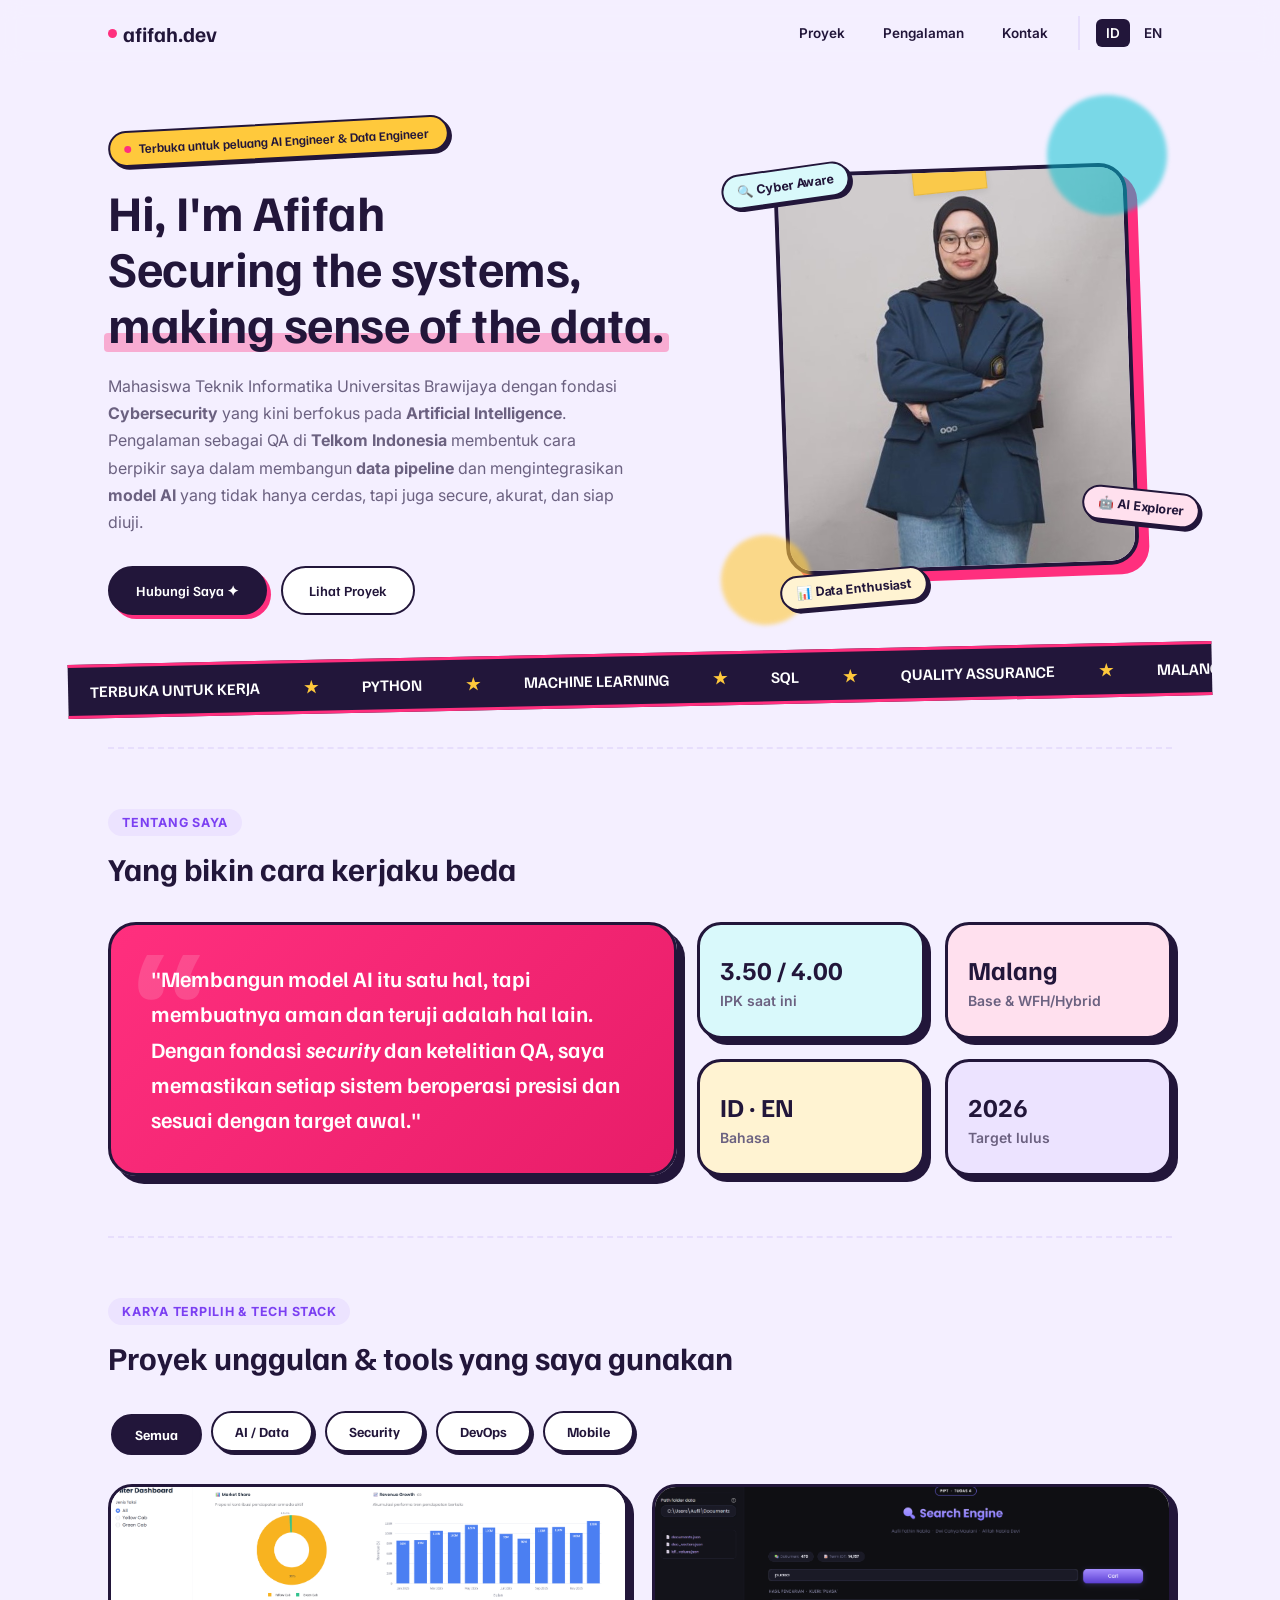
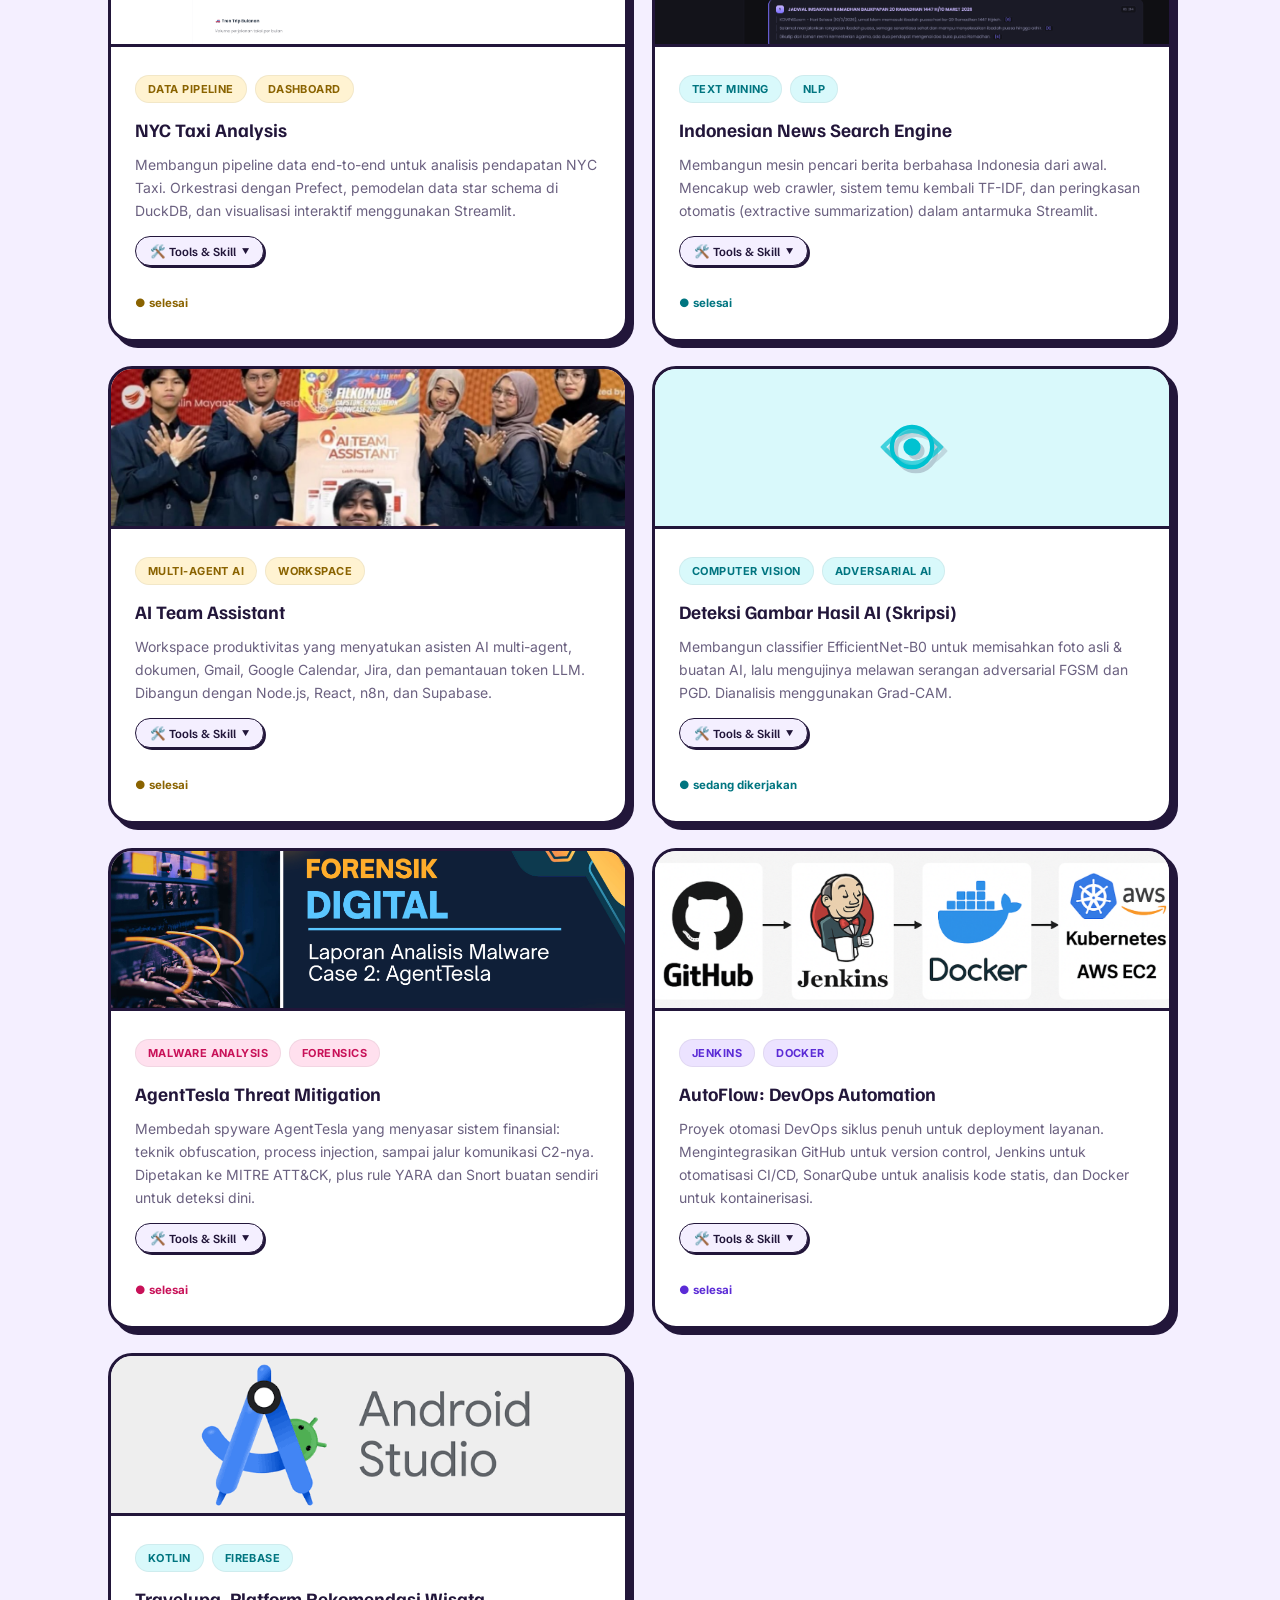
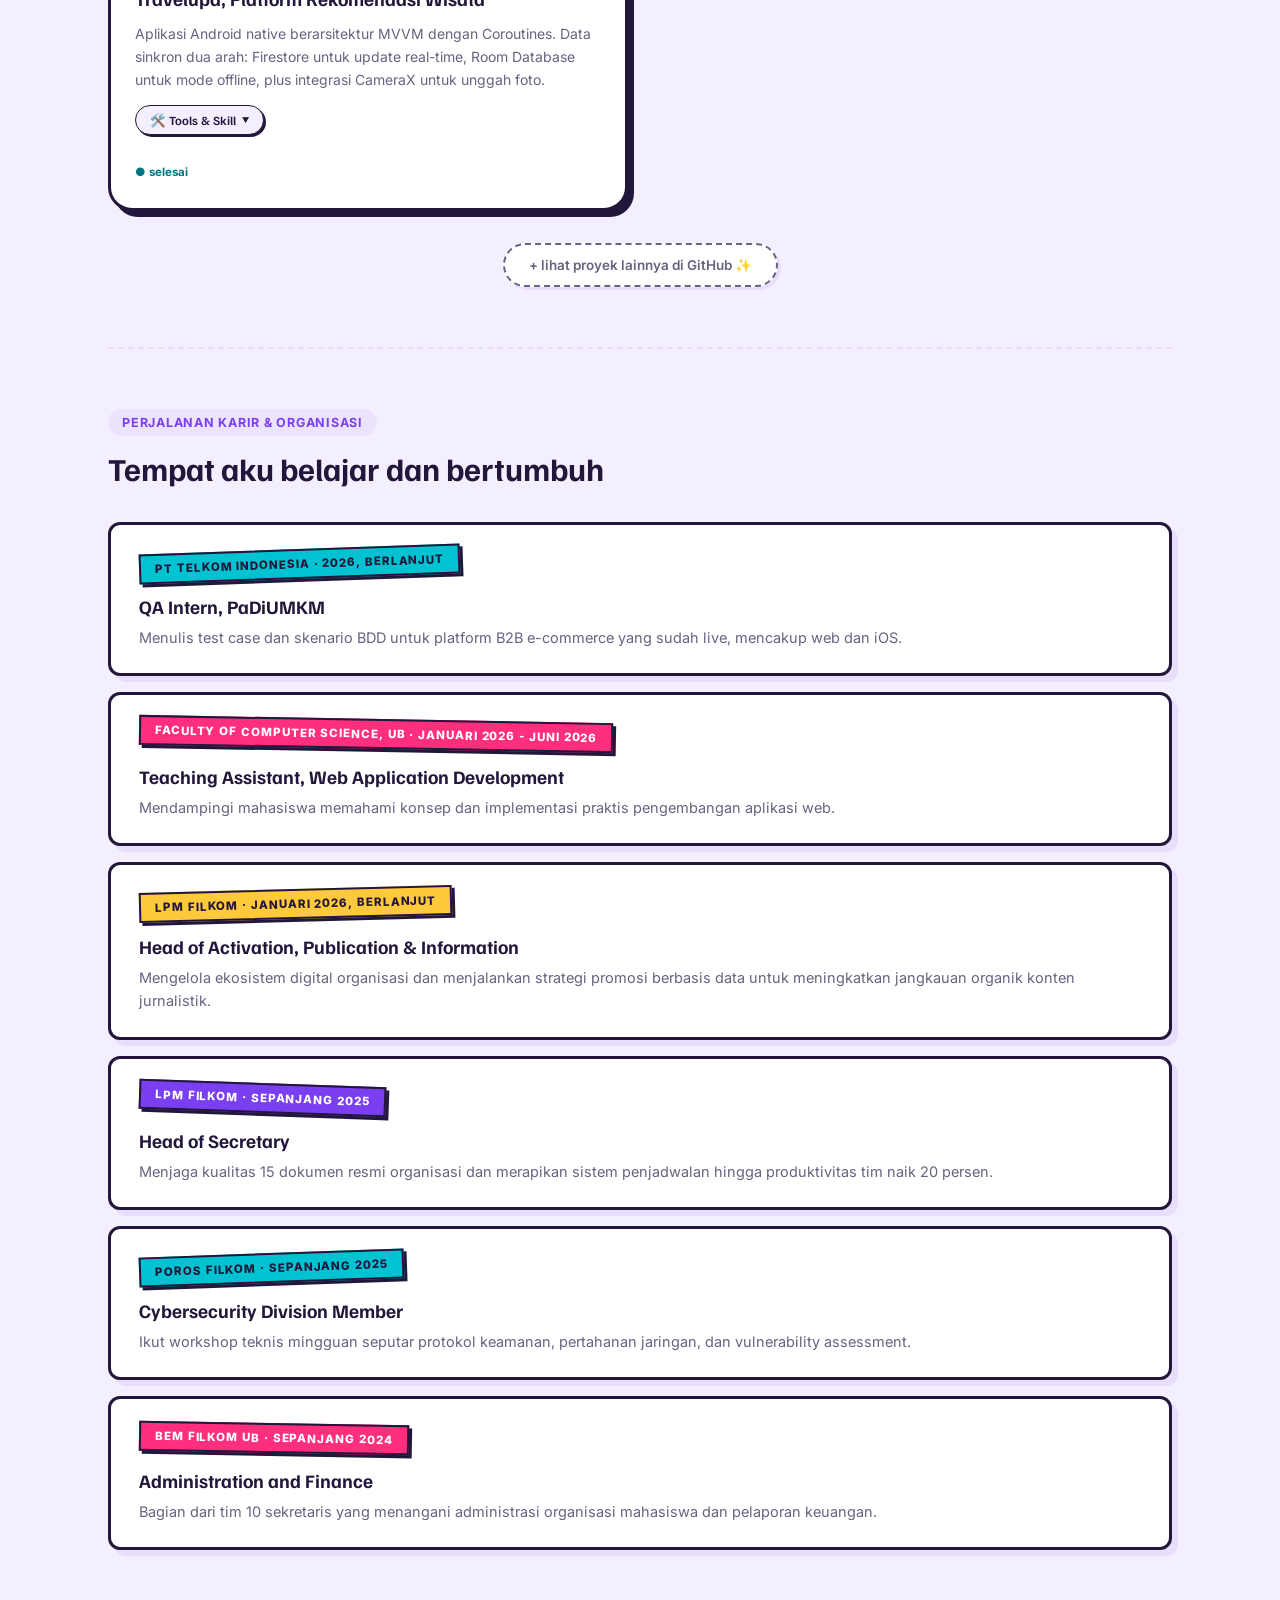
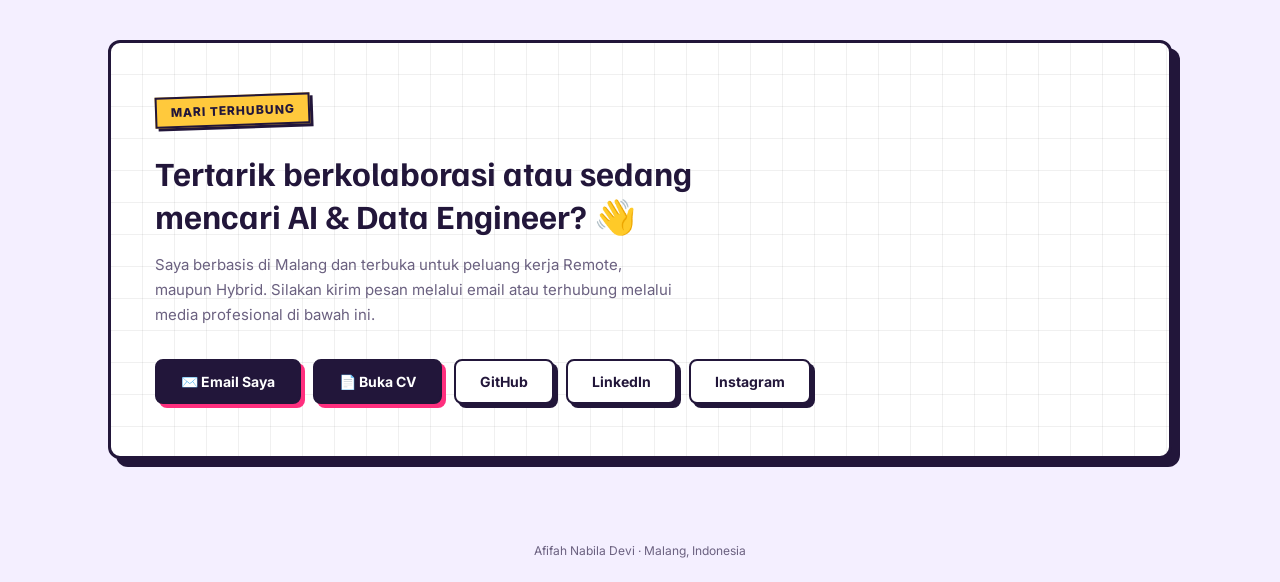
==== commit 516133f9: "Update hero section content and formatting" ====
--- a/index.html
+++ b/index.html
@@ -169,9 +169,10 @@
     }
 
     @media(max-width:720px) {
-      .navlinks > a {
+      .navlinks>a {
         display: none;
       }
+
       .navlinks .lang {
         border-left: none;
         margin-left: 0;
@@ -1020,13 +1021,16 @@
       .hero-cta {
         flex-direction: column;
       }
+
       .hero-cta a {
         text-align: center;
         width: 100%;
       }
+
       .contact-links {
         flex-direction: column;
       }
+
       .contact-links a {
         text-align: center;
         width: 100%;
@@ -1065,7 +1069,7 @@
       <div class="reveal">
         <span class="badge"><span class="d"></span> Terbuka untuk peluang AI Engineer & Data Engineer</span>
         <h1>Hi, I'm Afifah <br> Securing the systems, <span class="hl">making sense of the data.</span></h1>
-        <p>Mahasiswa Teknik Informatika Universitas Brawijaya (IPK 3.50/4.00) dengan fondasi
+        <p>Mahasiswa Teknik Informatika Universitas Brawijaya dengan fondasi
           <strong>Cybersecurity</strong> yang kini berfokus pada <strong>Artificial Intelligence</strong>. Pengalaman
           sebagai QA di <strong>Telkom Indonesia</strong> membentuk cara berpikir saya dalam membangun <strong>data
             pipeline</strong> dan mengintegrasikan <strong>model AI</strong> yang tidak hanya cerdas, tapi juga secure,
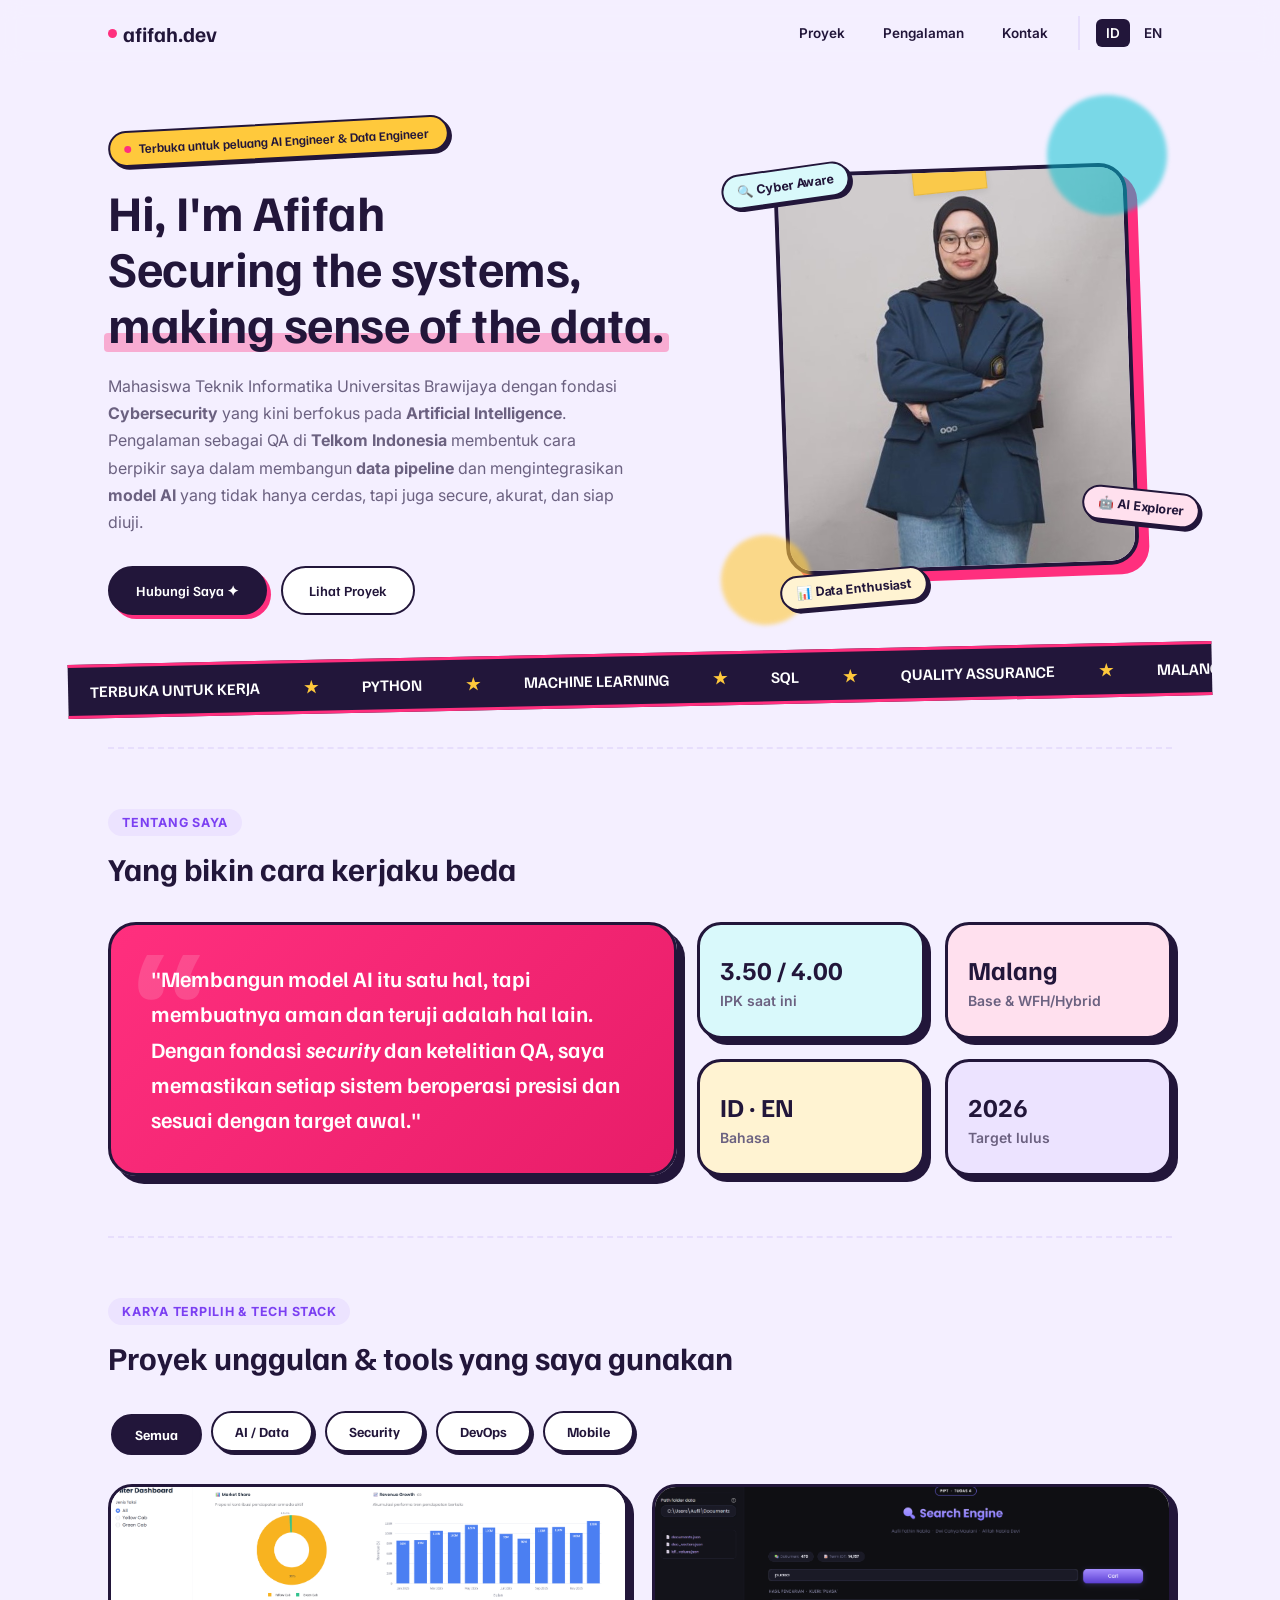
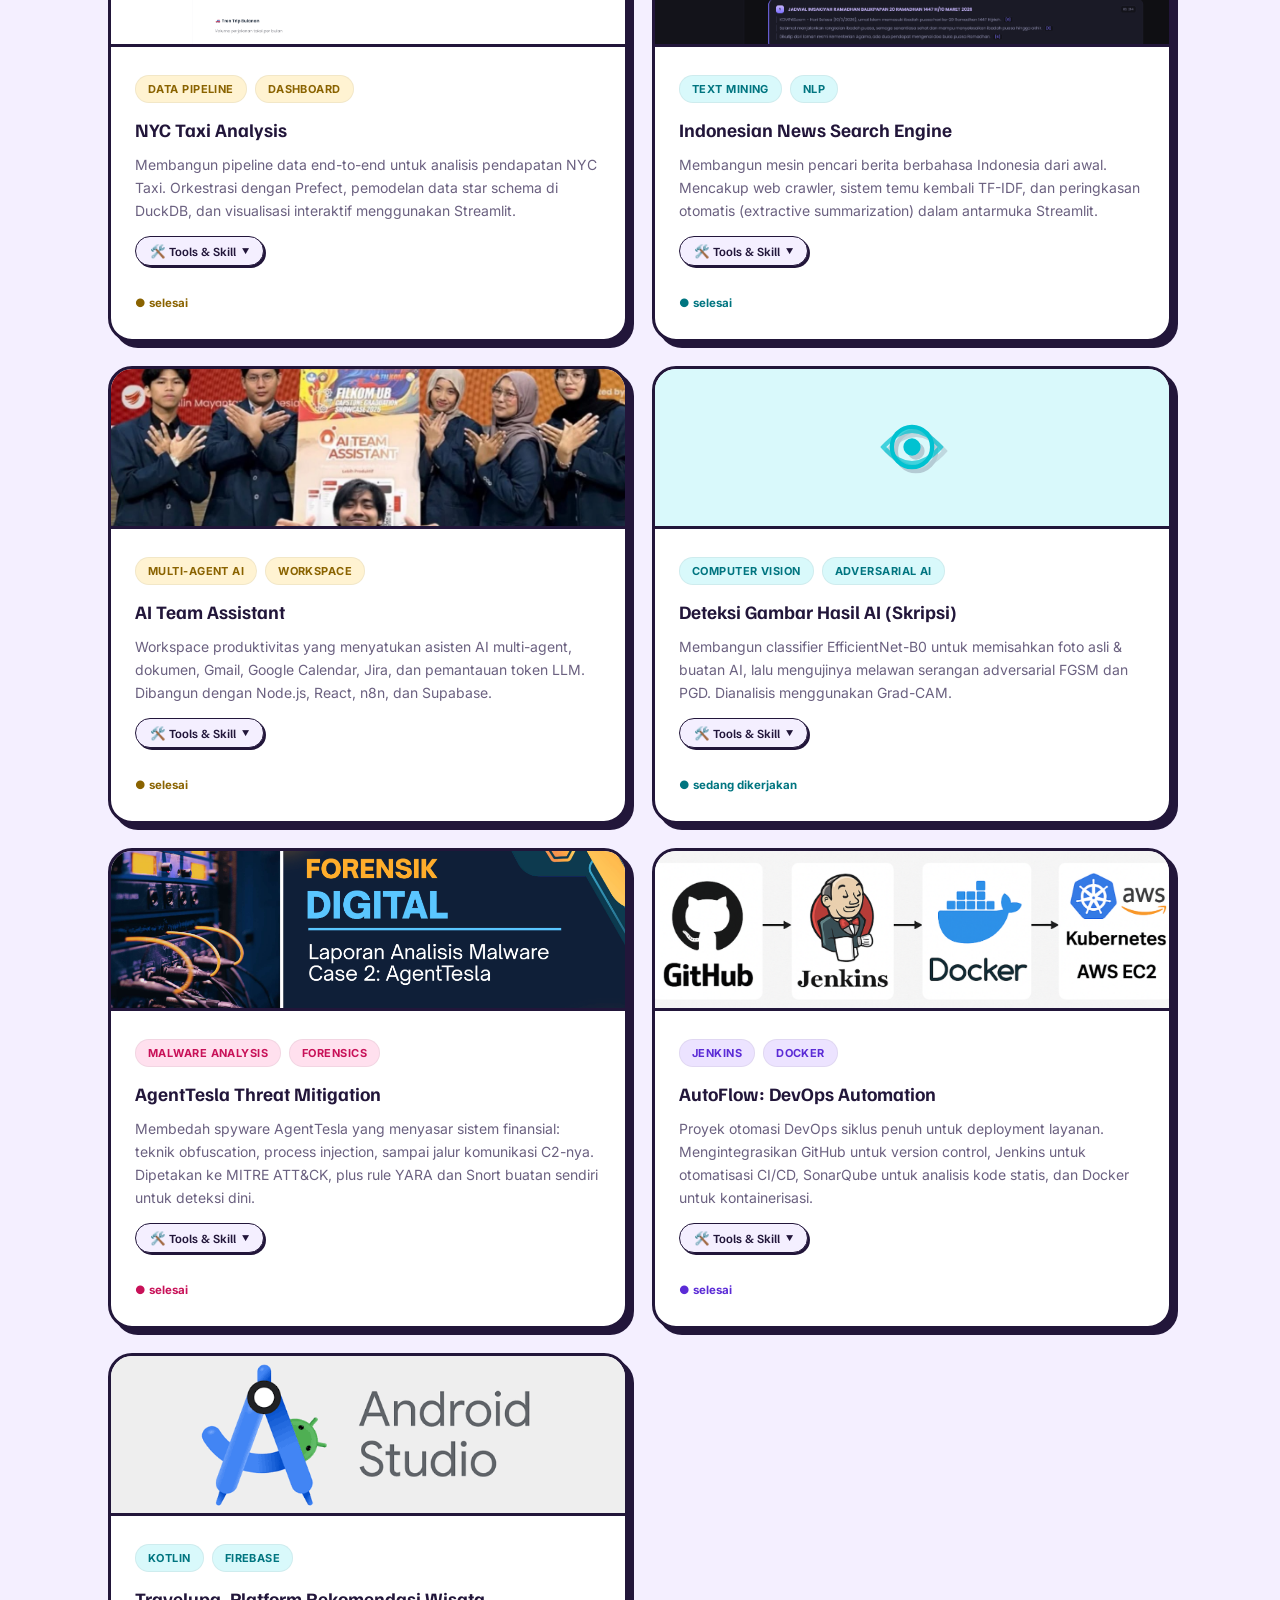
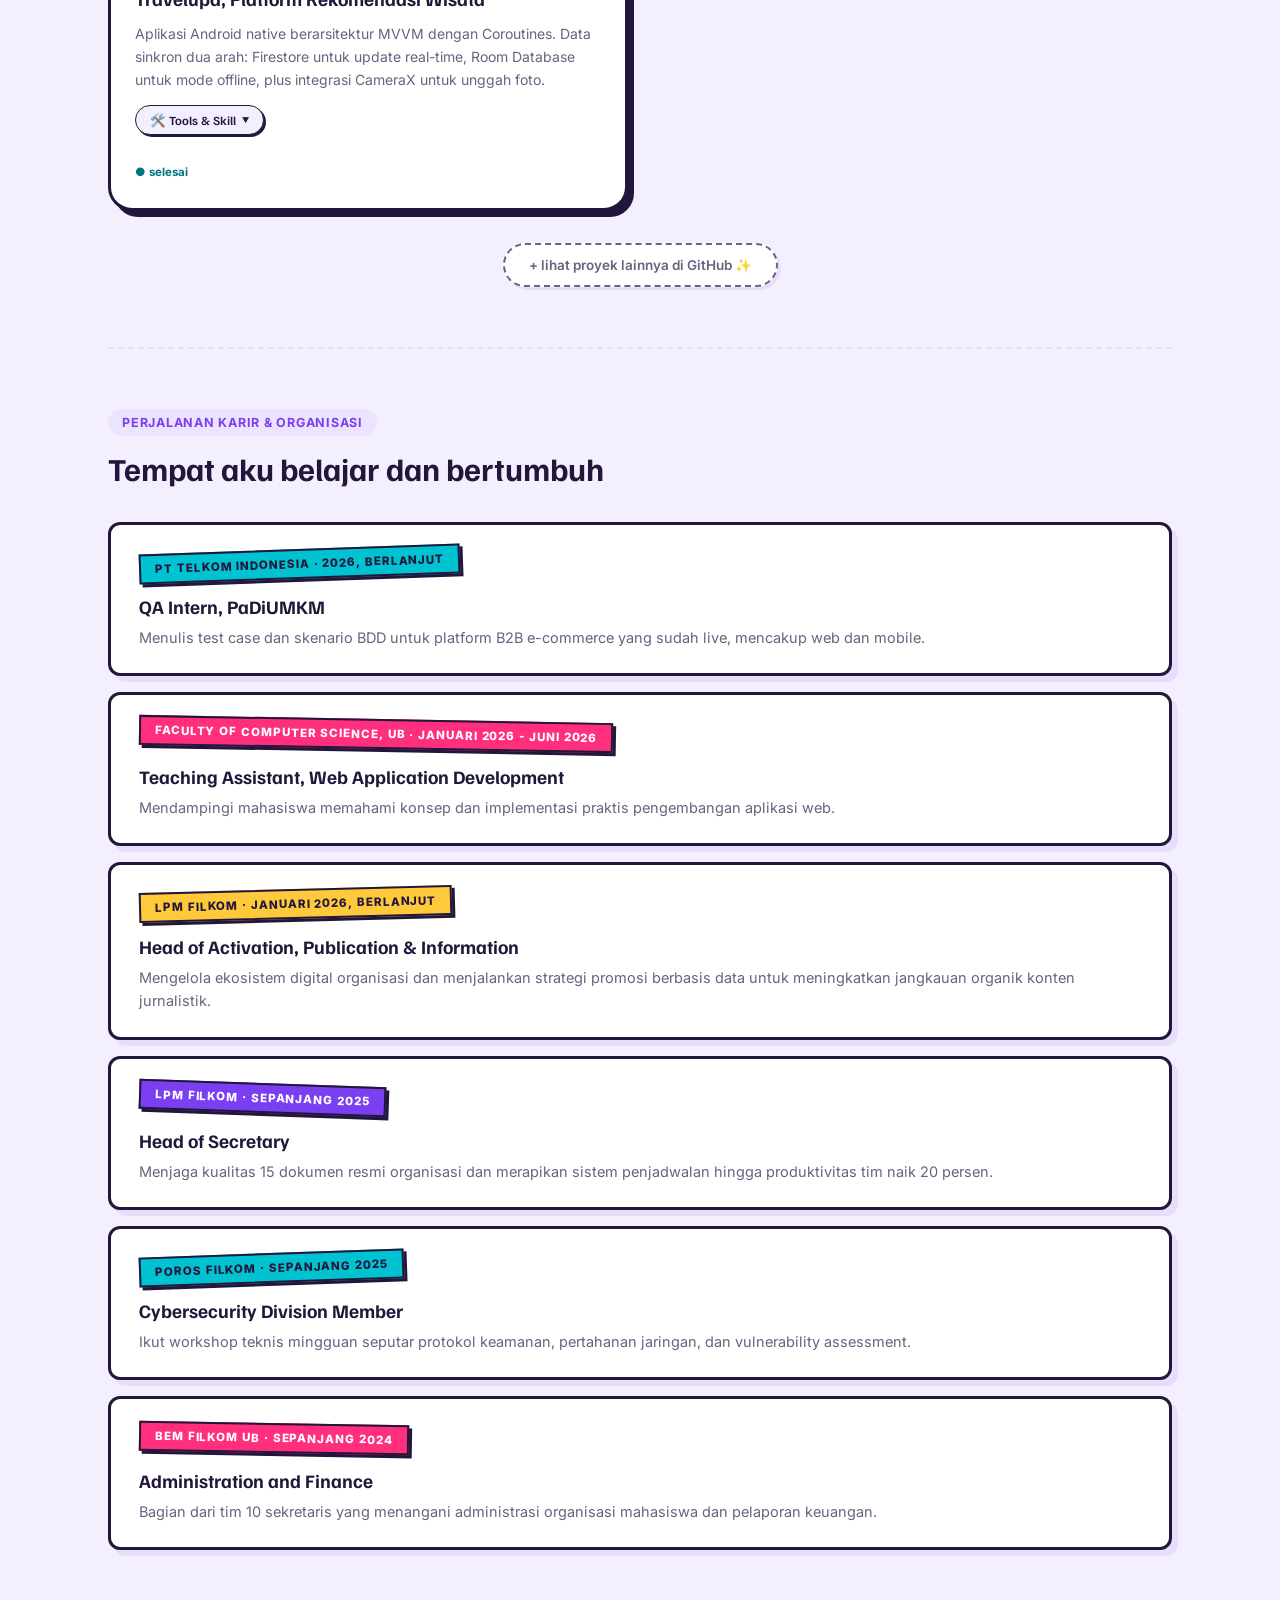
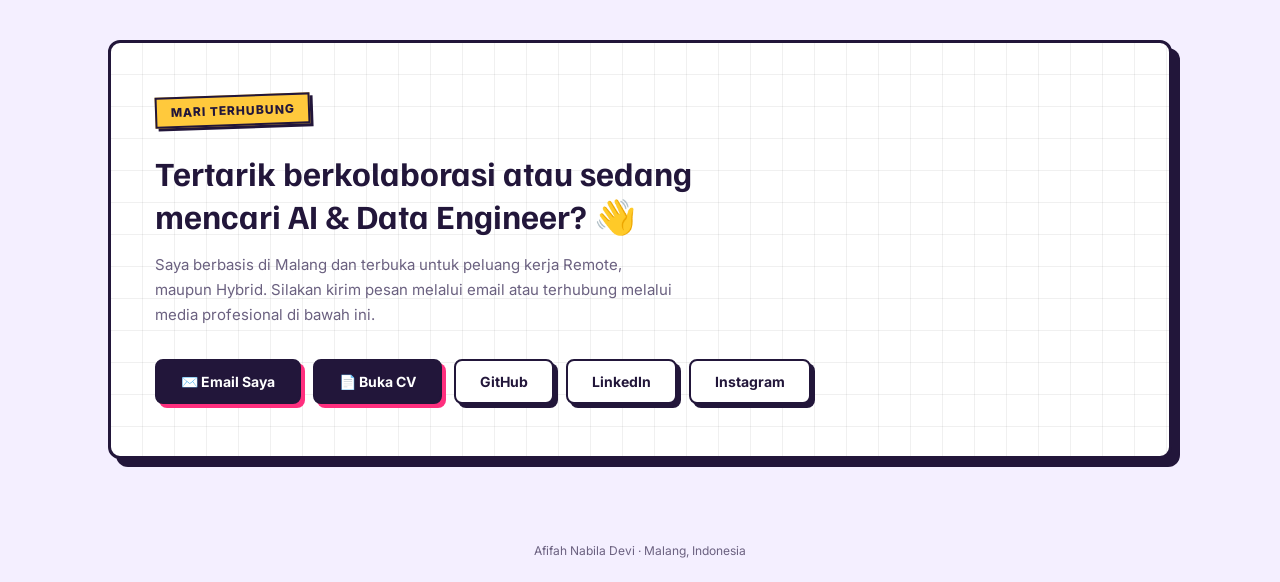
==== commit 9dc013b1: "update" ====
--- a/index.html
+++ b/index.html
@@ -1390,7 +1390,8 @@
         <div class="exp">
           <div class="meta">PT Telkom Indonesia · 2026, Berlanjut</div>
           <h4>QA Intern, PaDiUMKM</h4>
-          <p>Menulis test case dan skenario BDD untuk platform B2B e-commerce yang sudah live, mencakup web dan iOS.</p>
+          <p>Menulis test case dan skenario BDD untuk platform B2B e-commerce yang sudah live, mencakup web dan mobile.
+          </p>
         </div>
         <div class="exp">
           <div class="meta">Faculty of Computer Science, UB · Januari 2026 - Juni 2026</div>
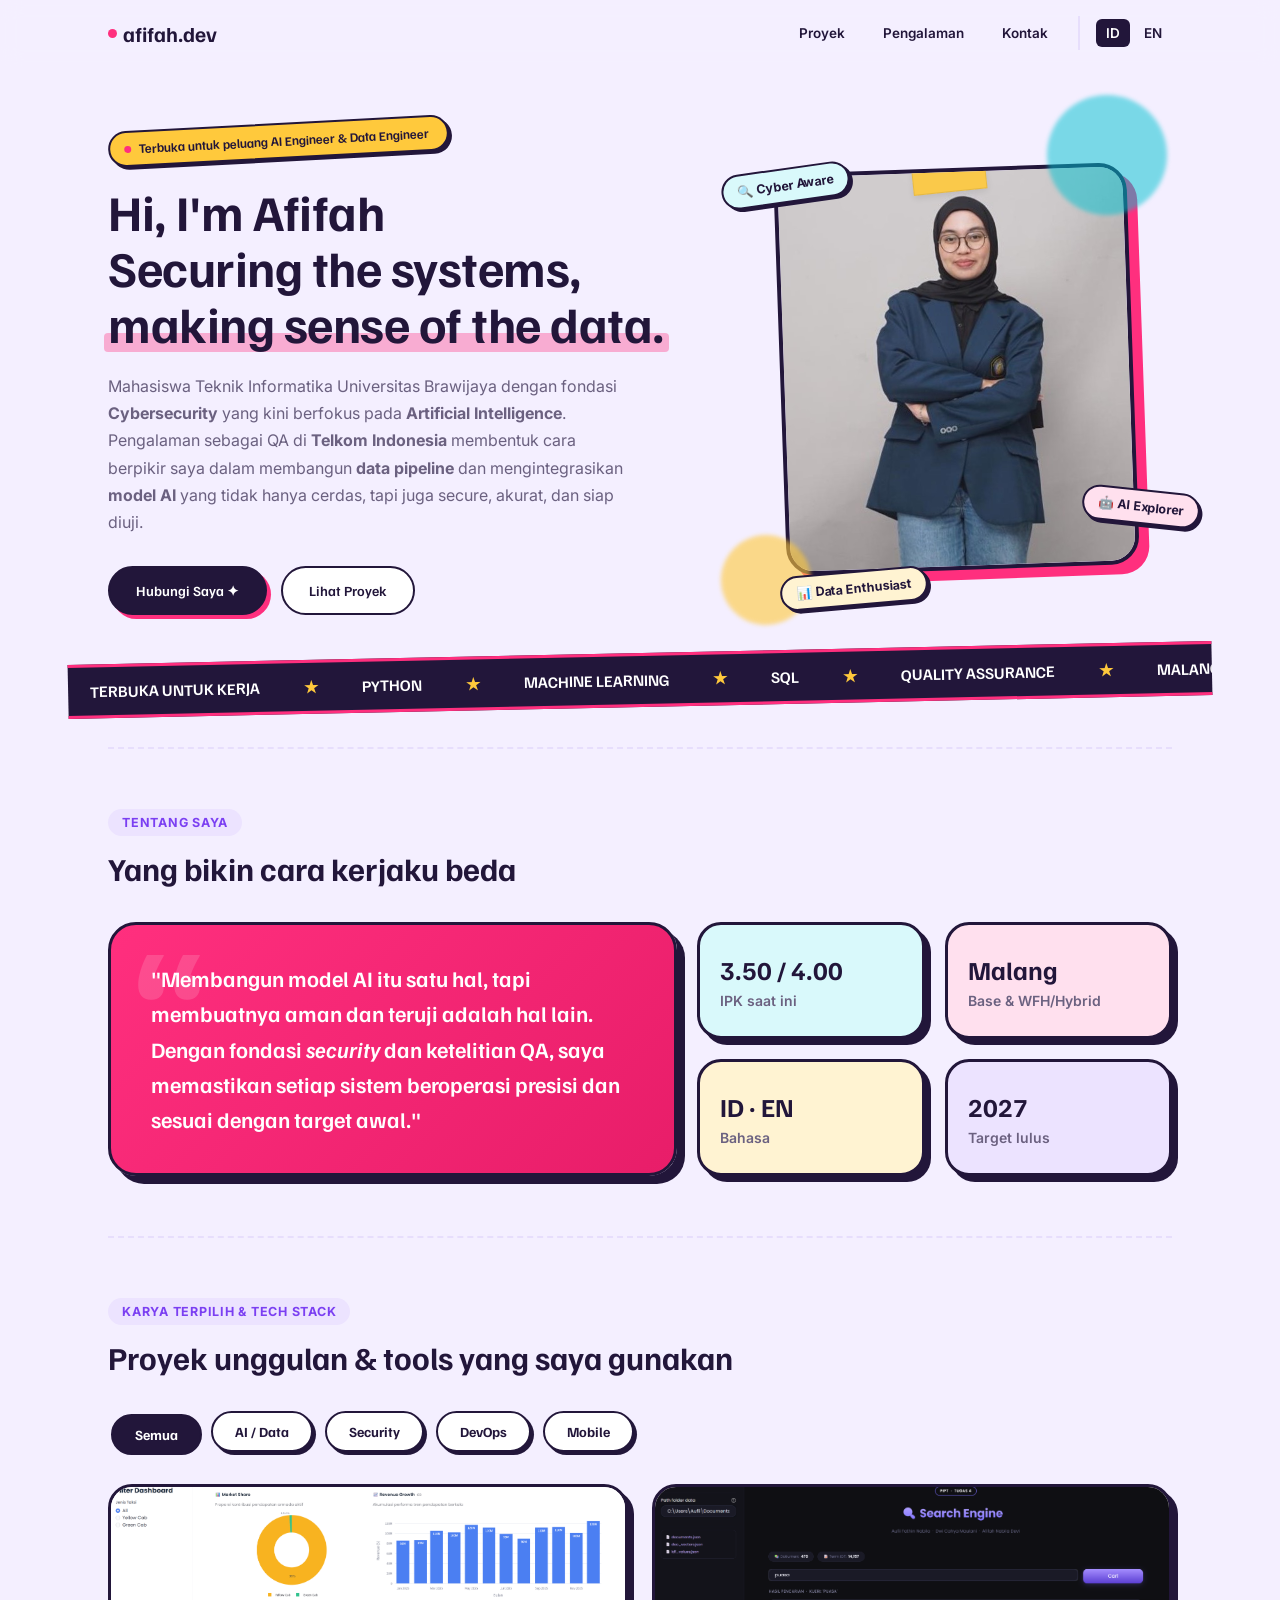
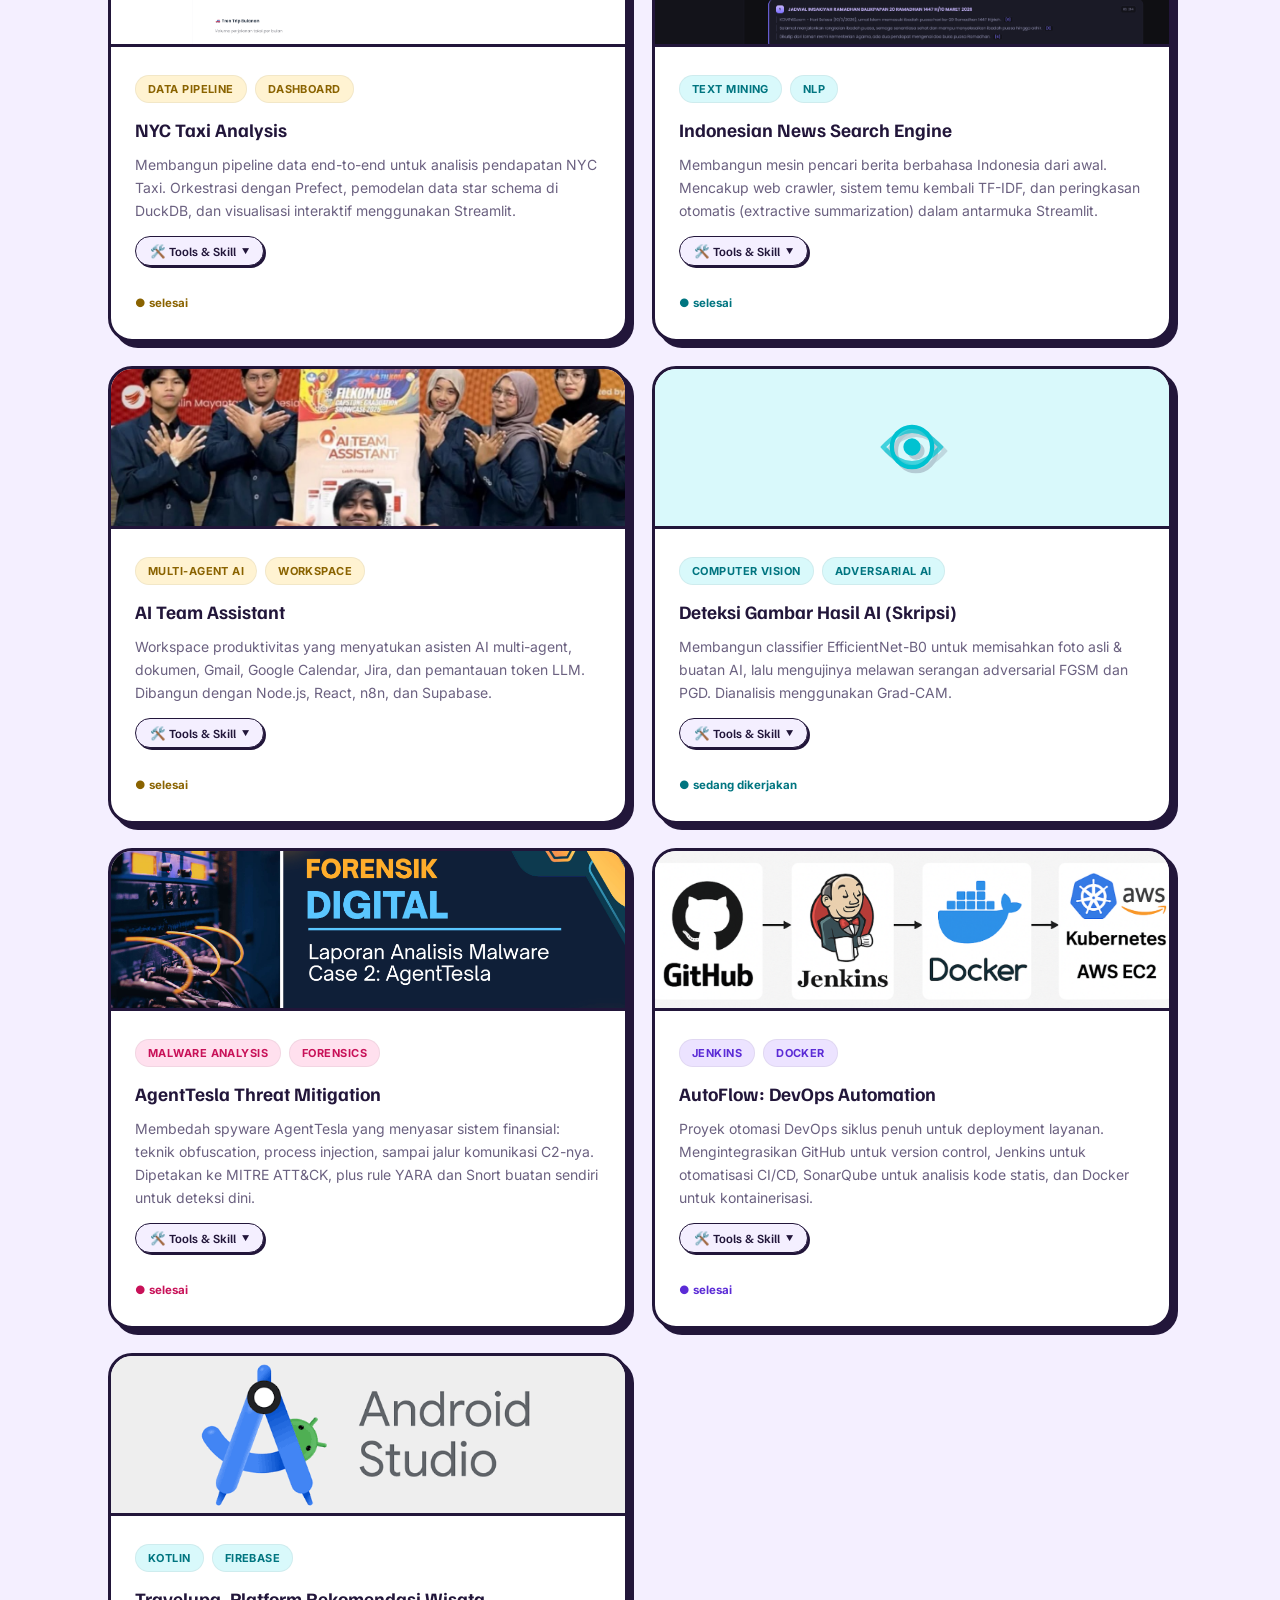
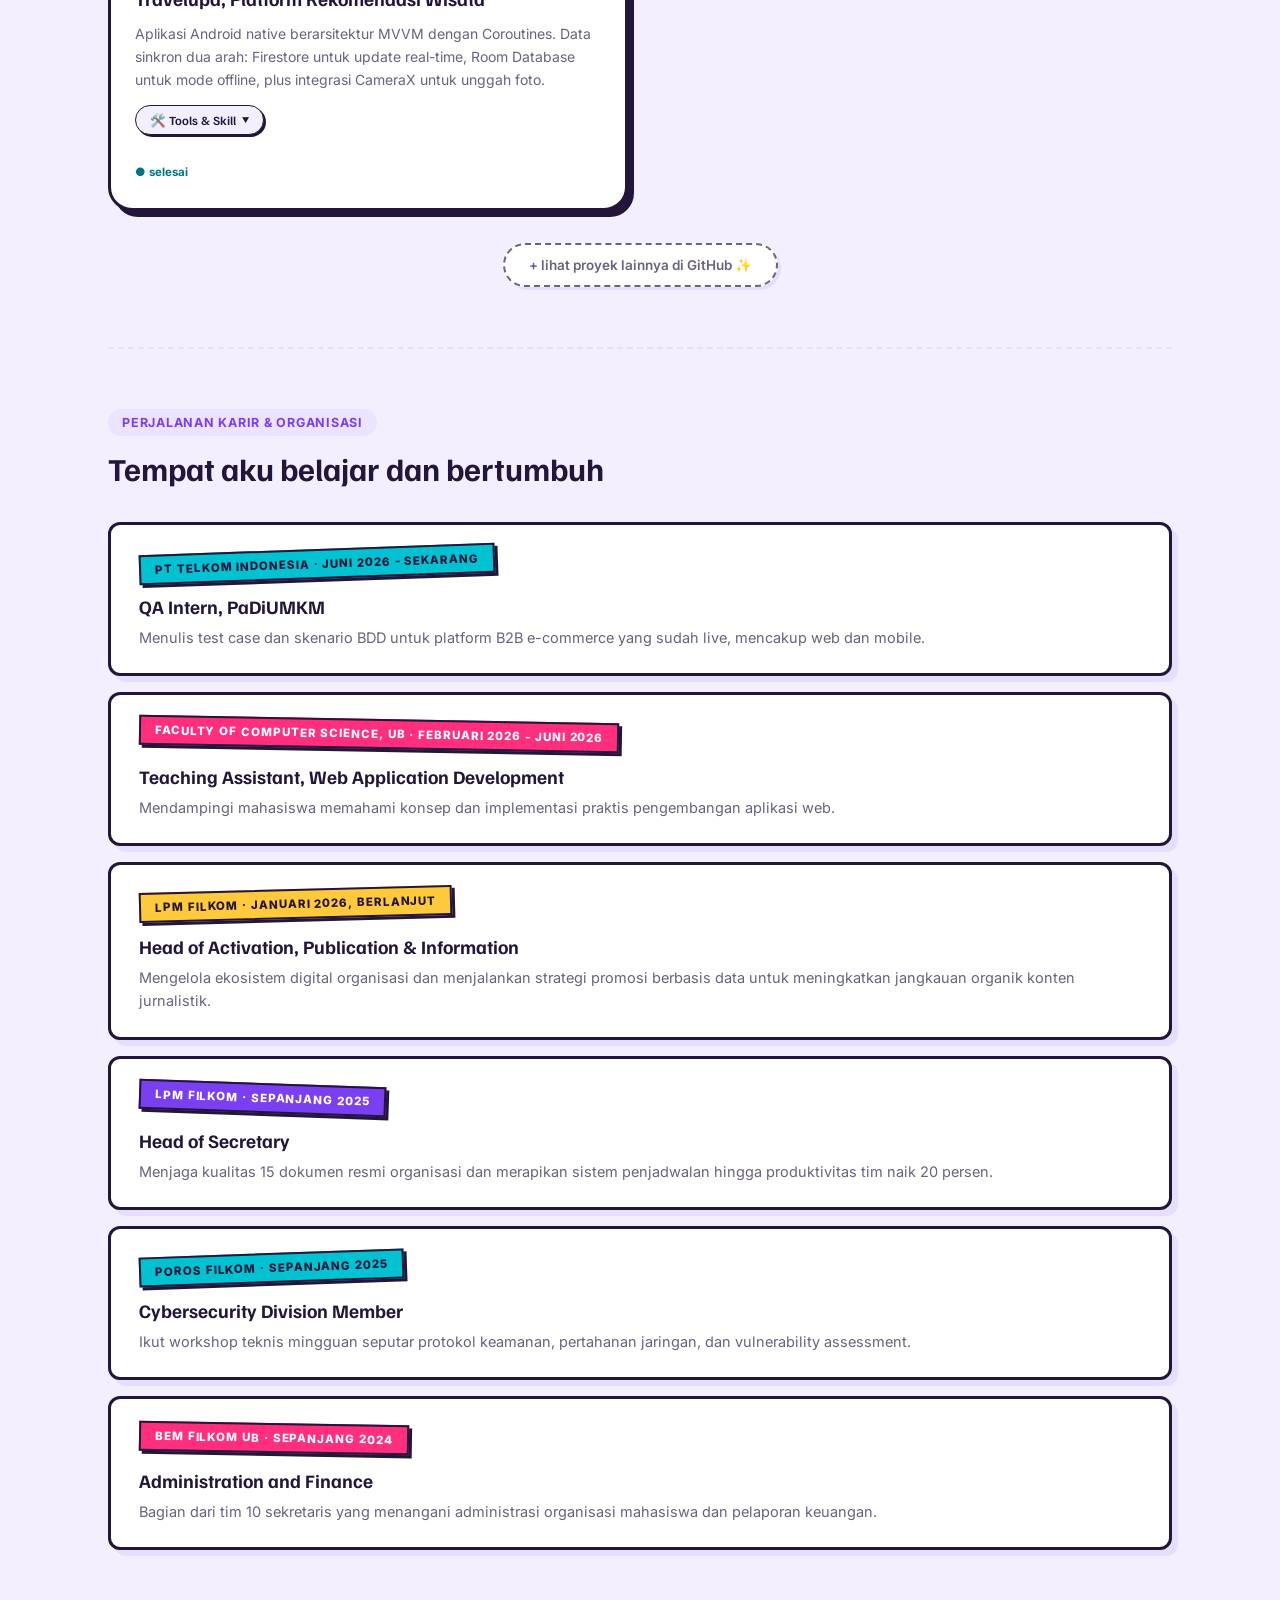
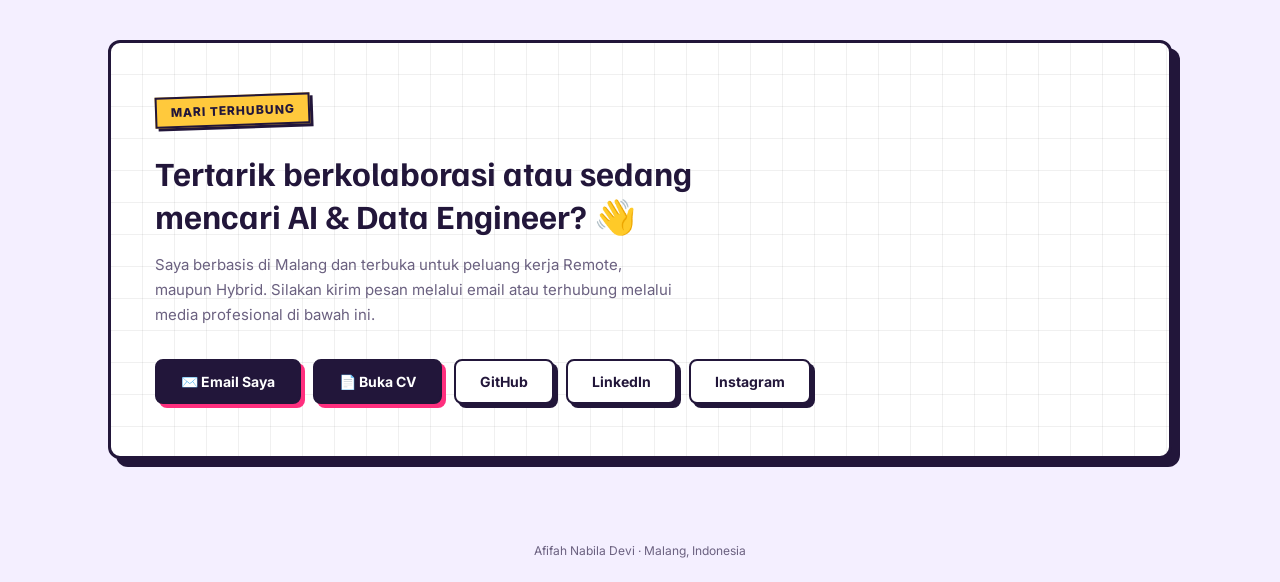
==== commit 9059cf8c: "Update portfolio dates (internship, TA, graduation)" ====
--- a/index.html
+++ b/index.html
@@ -1139,7 +1139,7 @@
           <div class="fact"><b>3.50 / 4.00</b><span>IPK saat ini</span></div>
           <div class="fact"><b>Malang</b><span>Base & WFH/Hybrid</span></div>
           <div class="fact"><b>ID · EN</b><span>Bahasa</span></div>
-          <div class="fact"><b>2026</b><span>Target lulus</span></div>
+          <div class="fact"><b>2027</b><span>Target lulus</span></div>
         </div>
 
       </div>
@@ -1388,13 +1388,13 @@
       <h2 class="reveal">Tempat aku belajar dan bertumbuh</h2>
       <div class="exp-list reveal">
         <div class="exp">
-          <div class="meta">PT Telkom Indonesia · 2026, Berlanjut</div>
+          <div class="meta">PT Telkom Indonesia · Juni 2026 - Sekarang</div>
           <h4>QA Intern, PaDiUMKM</h4>
           <p>Menulis test case dan skenario BDD untuk platform B2B e-commerce yang sudah live, mencakup web dan mobile.
           </p>
         </div>
         <div class="exp">
-          <div class="meta">Faculty of Computer Science, UB · Januari 2026 - Juni 2026</div>
+          <div class="meta">Faculty of Computer Science, UB · Februari 2026 - Juni 2026</div>
           <h4>Teaching Assistant, Web Application Development</h4>
           <p>Mendampingi mahasiswa memahami konsep dan implementasi praktis pengembangan aplikasi web.</p>
         </div>
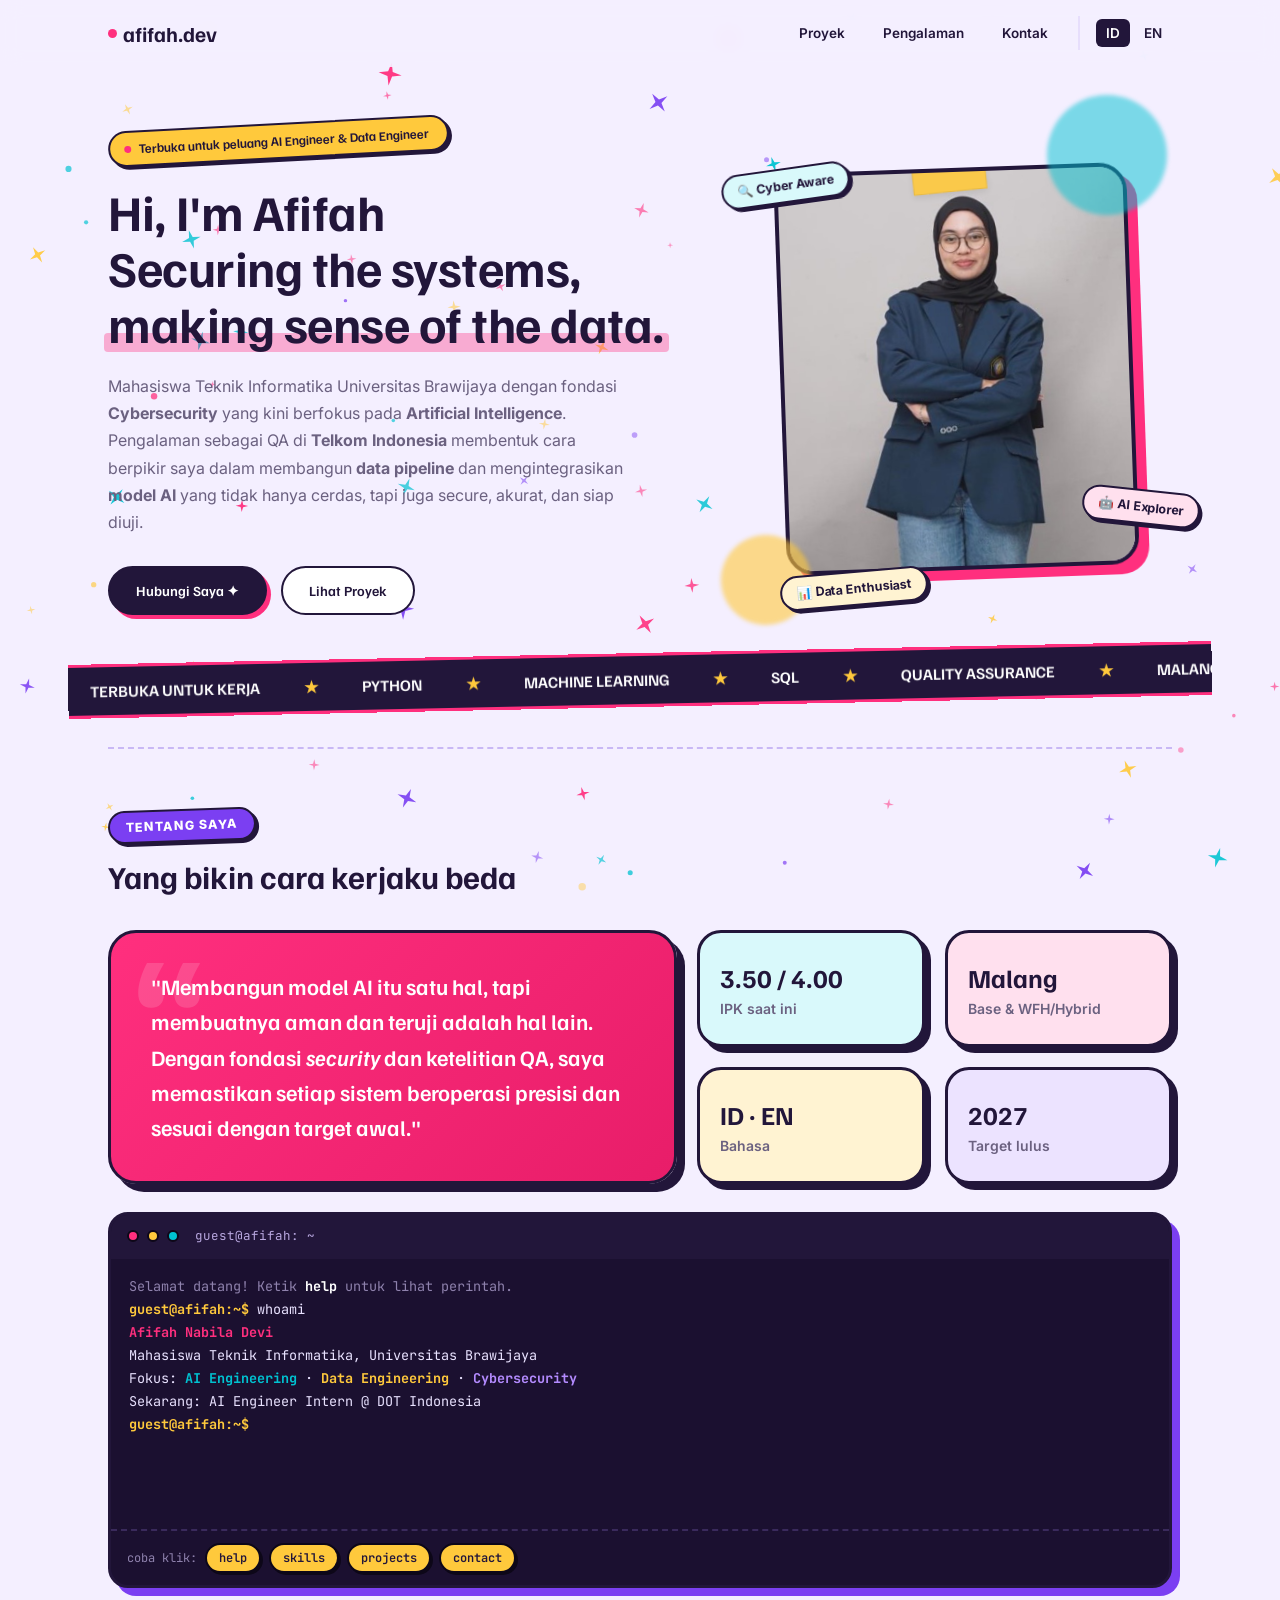
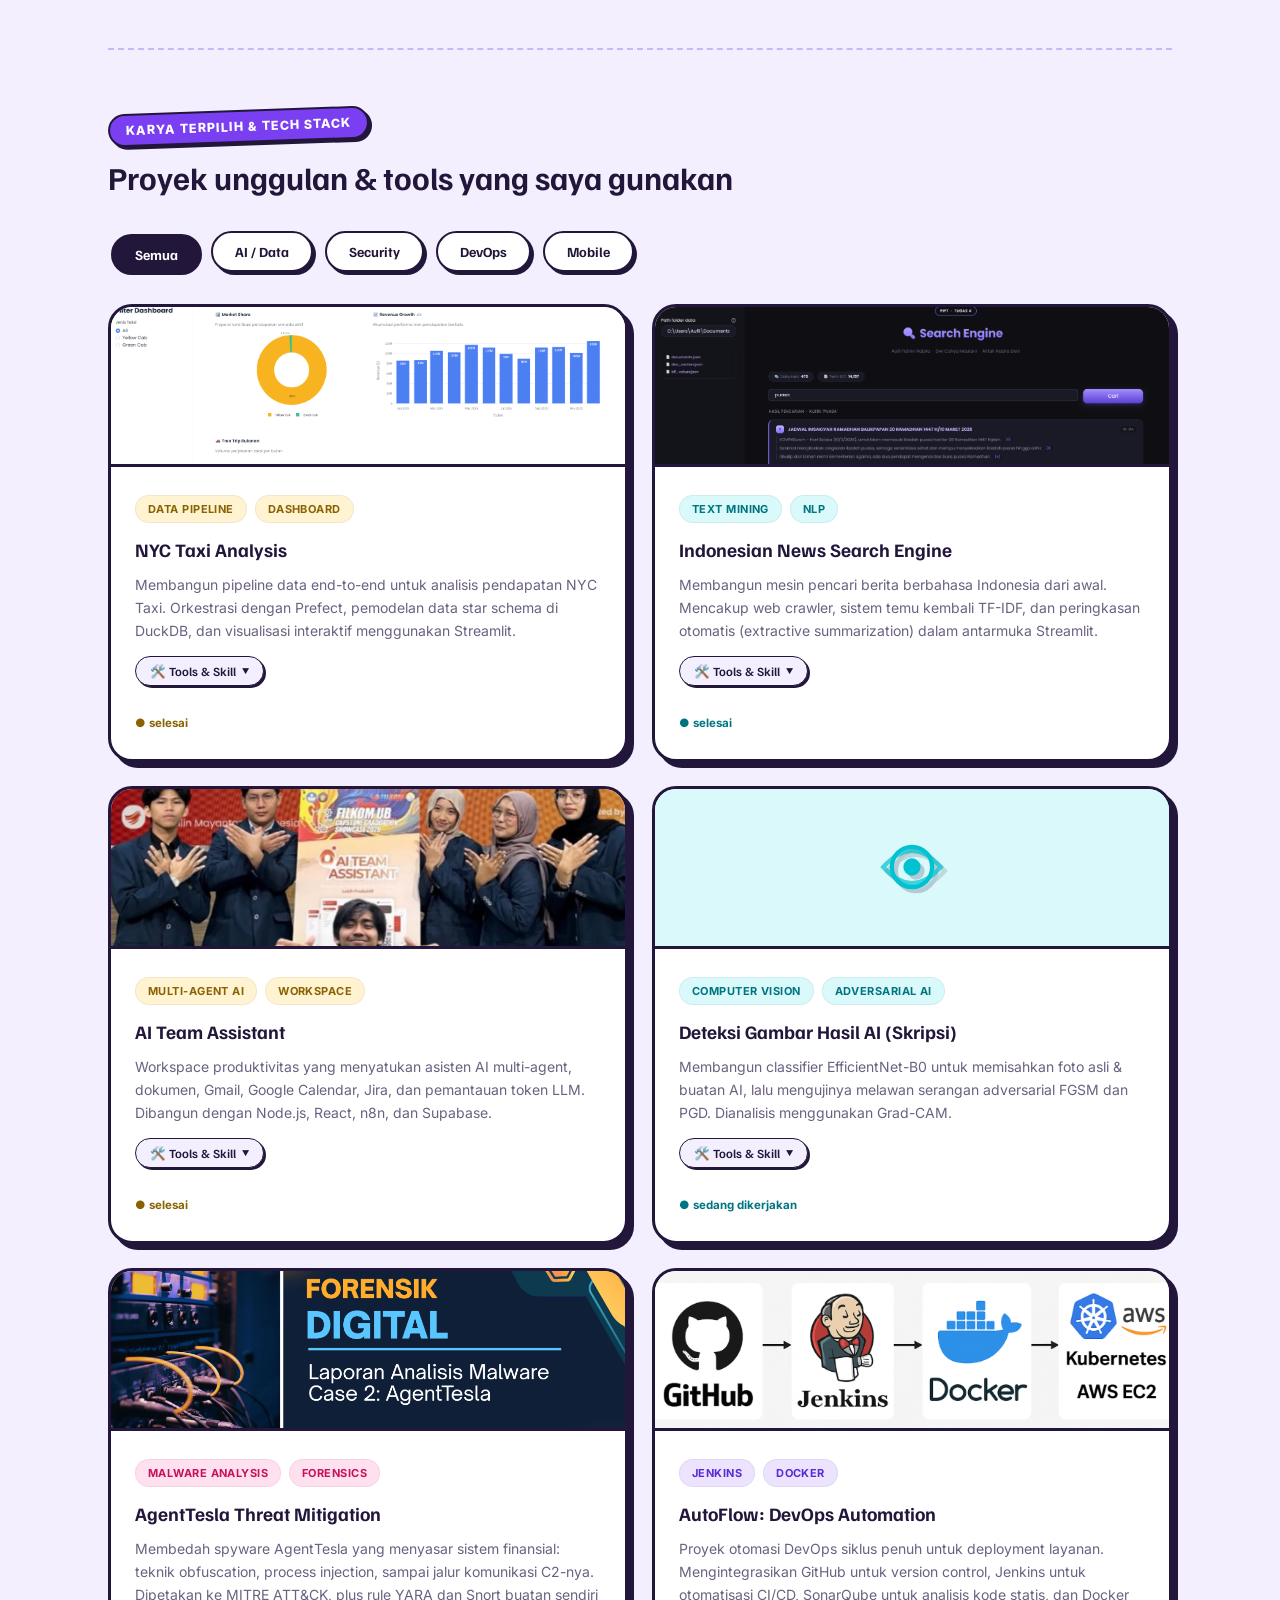
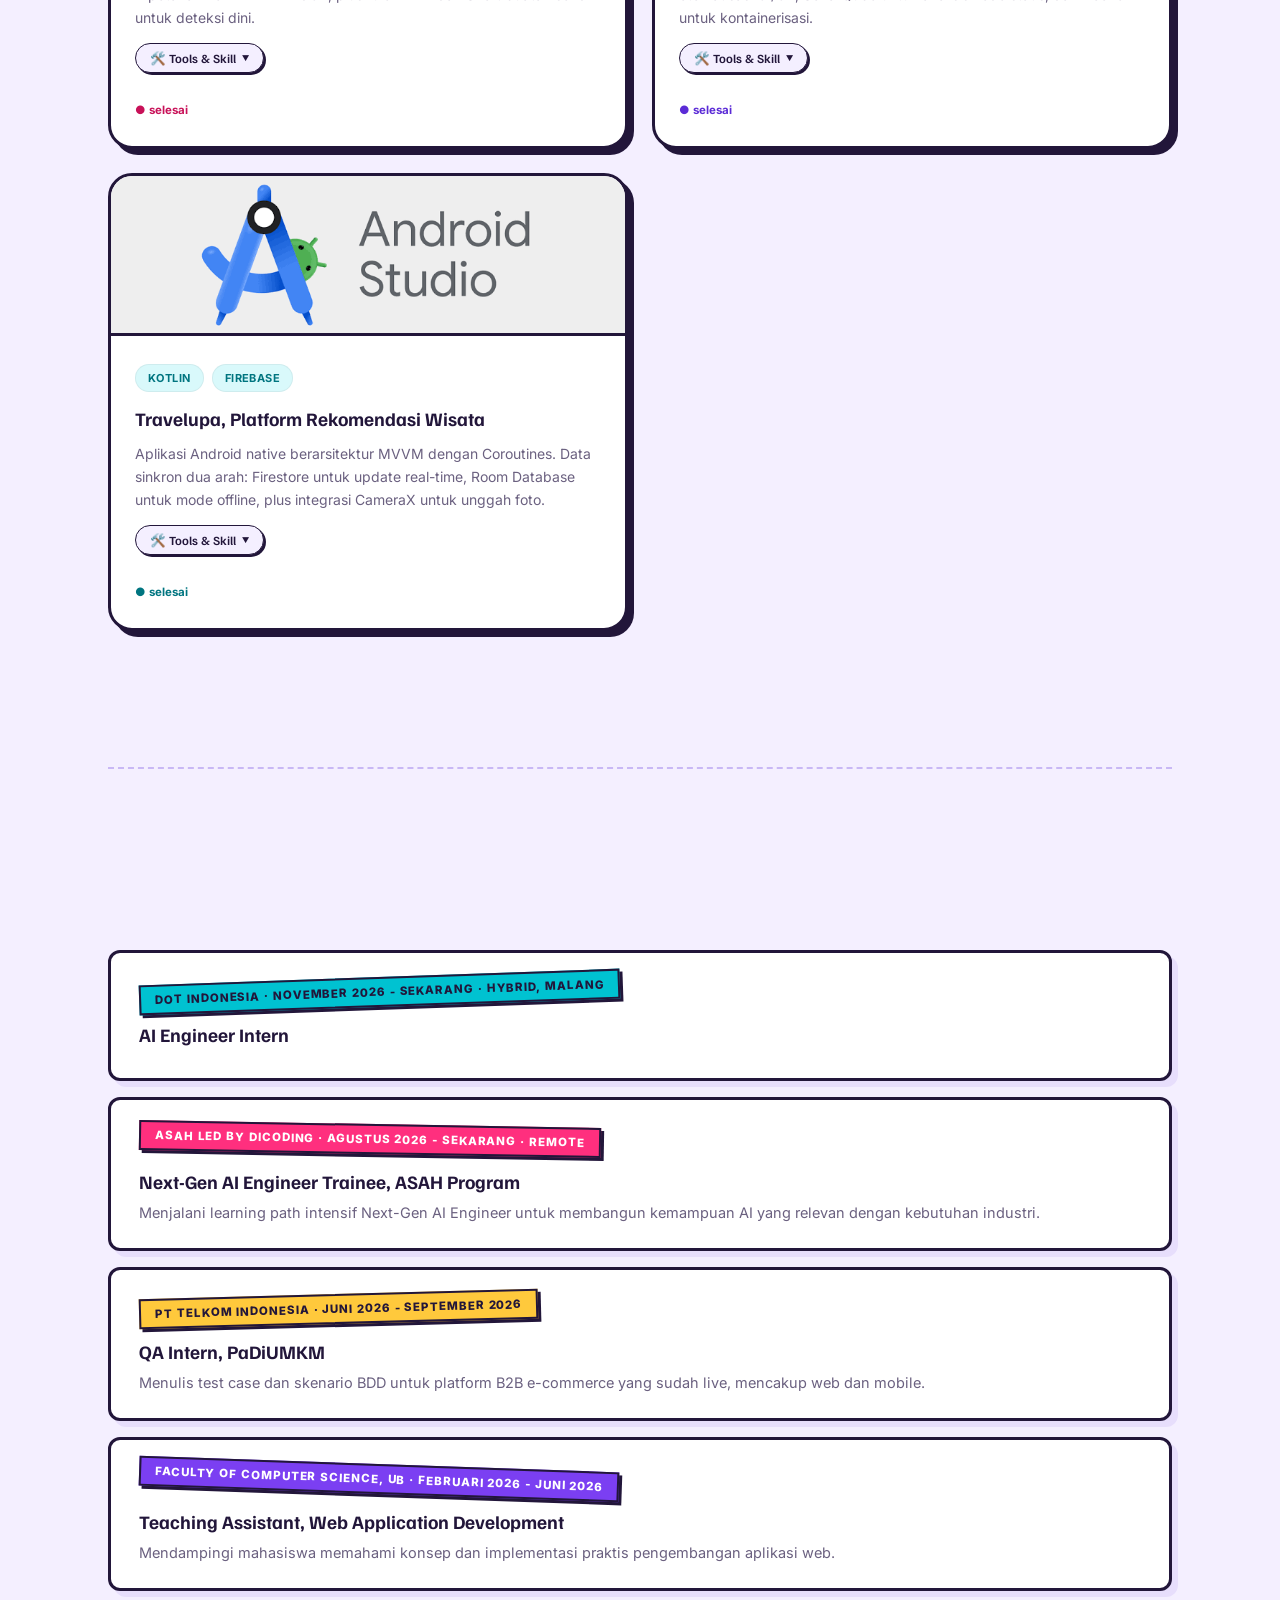
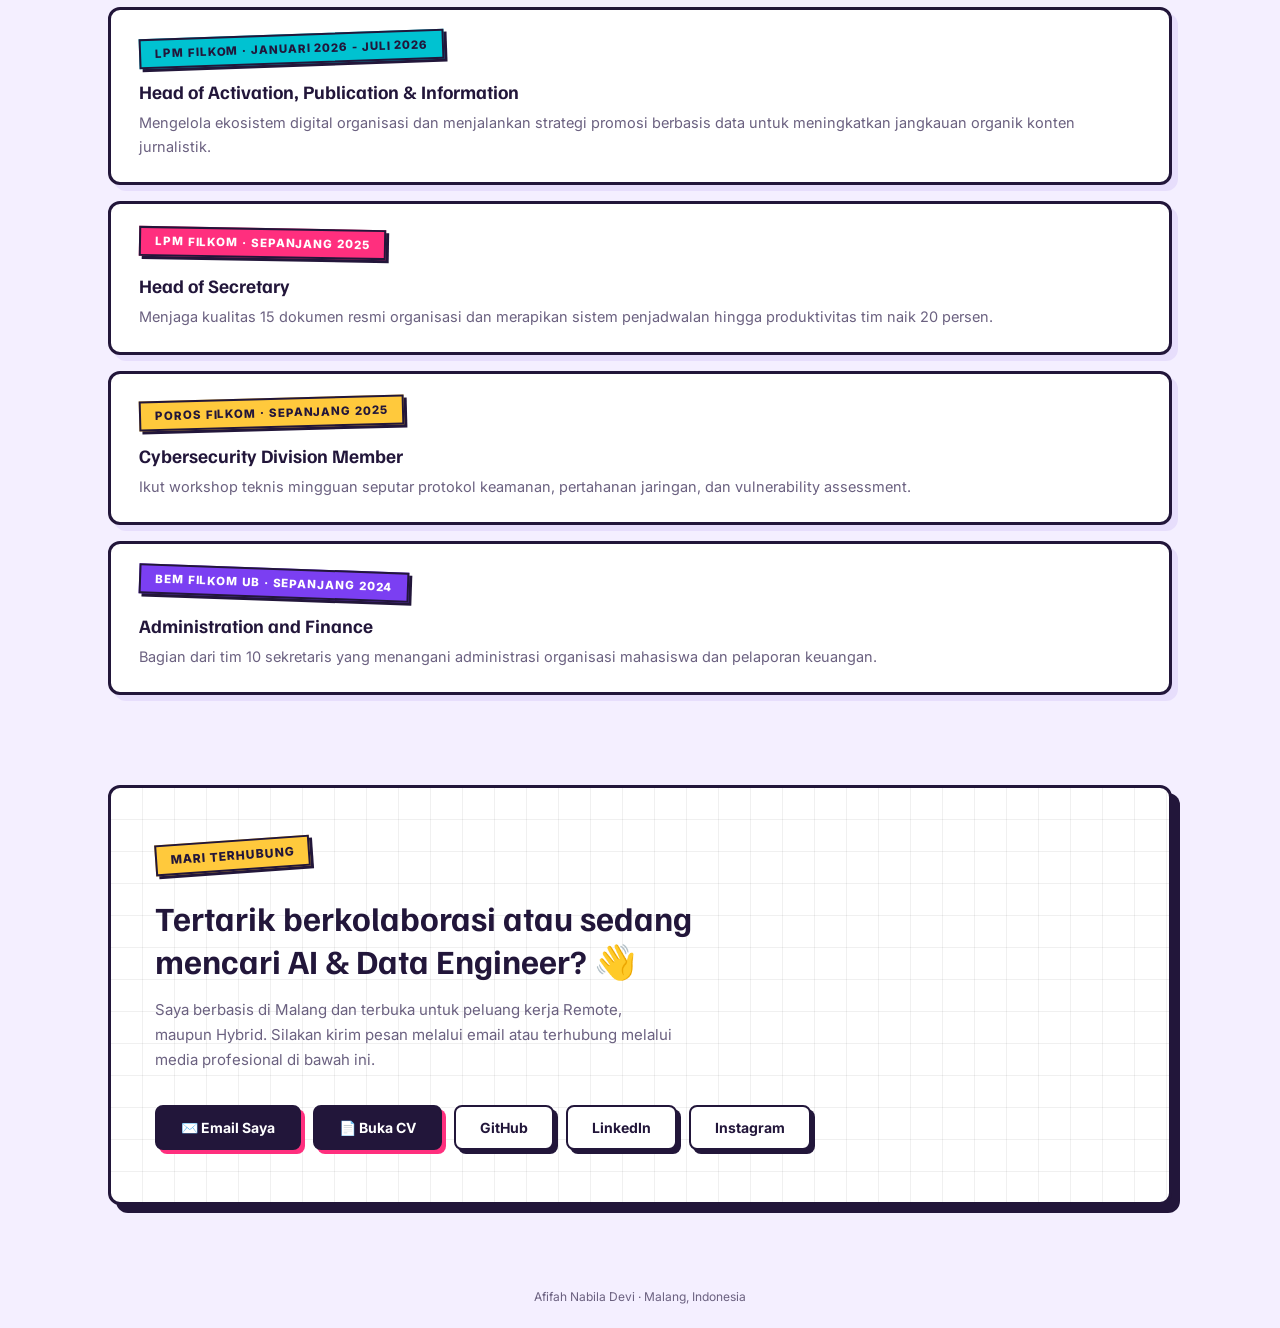
==== commit eb72a1d7: "feat: add interactive starfield, mini terminal, and photo flip effect" ====
--- a/index.html
+++ b/index.html
@@ -7,7 +7,7 @@
   <title>Afifah Nabila Devi | Portofolio</title>
   <link rel="preconnect" href="https://fonts.googleapis.com">
   <link
-    href="https://fonts.googleapis.com/css2?family=Familjen+Grotesk:wght@500;600;700&family=Inter:wght@400;500;600;700;800&display=swap"
+    href="https://fonts.googleapis.com/css2?family=Familjen+Grotesk:wght@500;600;700&family=Inter:wght@400;500;600;700;800&family=JetBrains+Mono:wght@400;600;700&display=swap"
     rel="stylesheet">
   <style>
     :root {
@@ -324,7 +324,7 @@
       background: var(--grape-soft);
       border: 4px solid var(--ink);
       box-shadow: 10px 10px 0 var(--pink);
-      transform: rotate(-2deg);
+      transform: perspective(800px) rotateY(var(--tx, 0deg)) rotateX(var(--ty, 0deg)) rotate(-2deg);
     }
 
     .scene .frame img {
@@ -464,20 +464,23 @@
     /* SECTION */
     .sec {
       padding: 60px 0;
-      border-top: 2px dashed var(--line);
+      border-top: 2px dashed #c9b8f5;
     }
 
     .sec-tag {
       display: inline-block;
       font-size: 12.5px;
-      font-weight: 700;
-      color: var(--grape);
+      font-weight: 800;
+      color: #fff;
       text-transform: uppercase;
-      letter-spacing: .06em;
-      margin-bottom: 12px;
-      background: var(--grape-soft);
-      padding: 6px 14px;
+      letter-spacing: .08em;
+      margin-bottom: 14px;
+      background: var(--grape);
+      padding: 7px 16px;
       border-radius: 100px;
+      border: 2px solid var(--ink);
+      box-shadow: 3px 3px 0 var(--ink);
+      rotate: -2deg;
     }
 
     .sec h2 {
@@ -485,6 +488,30 @@
       font-weight: 700;
       margin-bottom: 34px;
       max-width: 640px;
+    }
+
+    .flip-tag {
+      position: absolute;
+      right: 4%;
+      bottom: 0;
+      z-index: 6;
+      translate: 0 10px;
+      opacity: 0;
+      pointer-events: none;
+      white-space: nowrap;
+      font: 700 12.5px 'Familjen Grotesk', sans-serif;
+      padding: 7px 14px;
+      border-radius: 100px;
+      border: 2px solid var(--ink);
+      background: var(--ink);
+      color: #fff;
+      box-shadow: 3px 3px 0 var(--pink);
+      transition: opacity .25s, translate .25s;
+    }
+
+    .flip-tag.show {
+      opacity: 1;
+      translate: 0 0;
     }
 
     /* ABOUT BENTO */
@@ -1042,6 +1069,224 @@
       text-align: center;
       font-size: 12px;
       color: var(--ink-dim);
+    }
+
+    /* ===== Langit bintang interaktif ===== */
+    #sky {
+      position: fixed;
+      inset: 0;
+      width: 100%;
+      height: 100%;
+      z-index: 0;
+      pointer-events: none;
+    }
+
+    main,
+    footer {
+      position: relative;
+      z-index: 1;
+    }
+
+    .sticker {
+      cursor: grab;
+      user-select: none;
+      touch-action: none;
+      animation: bob 4s ease-in-out infinite;
+      transition: box-shadow .2s, scale .2s;
+    }
+
+    .s2 {
+      animation-delay: -1.3s;
+    }
+
+    .s3 {
+      animation-delay: -2.6s;
+    }
+
+    .sticker:hover {
+      scale: 1.06;
+      box-shadow: 5px 5px 0 var(--ink);
+    }
+
+    .sticker.dragging {
+      cursor: grabbing;
+      animation-play-state: paused;
+      scale: 1.12;
+      box-shadow: 7px 7px 0 var(--ink);
+      z-index: 10;
+    }
+
+    @keyframes bob {
+
+      0%,
+      100% {
+        translate: 0 0;
+      }
+
+      50% {
+        translate: 0 -8px;
+      }
+    }
+
+    .scene .frame {
+      transition: transform .35s cubic-bezier(.16, 1, .3, 1);
+    }
+
+    @media (prefers-reduced-motion: reduce) {
+      .sticker {
+        animation: none;
+      }
+    }
+
+    /* ===== Terminal mini ===== */
+    .term {
+      margin-top: 28px;
+      border: 3px solid var(--ink);
+      border-radius: 20px;
+      box-shadow: 8px 8px 0 var(--grape);
+      background: #1b1030;
+      overflow: hidden;
+      font-family: 'JetBrains Mono', monospace;
+    }
+
+    .term-bar {
+      display: flex;
+      align-items: center;
+      gap: 8px;
+      padding: 12px 16px;
+      background: var(--ink);
+      border-bottom: 3px solid var(--ink);
+    }
+
+    .term-bar i {
+      width: 12px;
+      height: 12px;
+      border-radius: 50%;
+      border: 2px solid #0d0718;
+    }
+
+    .term-bar i:nth-child(1) {
+      background: var(--pink);
+    }
+
+    .term-bar i:nth-child(2) {
+      background: var(--yellow);
+    }
+
+    .term-bar i:nth-child(3) {
+      background: var(--sky);
+    }
+
+    .term-bar span {
+      margin-left: 8px;
+      font-size: 12.5px;
+      color: #b9a8e0;
+    }
+
+    .term-body {
+      height: 270px;
+      overflow-y: auto;
+      padding: 16px 18px;
+      font-size: 13.5px;
+      line-height: 1.7;
+      color: #e9e2ff;
+      cursor: text;
+    }
+
+    .term-line {
+      white-space: pre-wrap;
+      word-break: break-word;
+    }
+
+    .term-line a {
+      color: var(--sky);
+      text-decoration: underline;
+      text-underline-offset: 3px;
+    }
+
+    .term-line b {
+      color: #fff;
+    }
+
+    .term-line.err {
+      color: #ff8db6;
+    }
+
+    .term .dim {
+      color: #8f82ad;
+    }
+
+    .term .c-pink {
+      color: var(--pink);
+    }
+
+    .term .c-sky {
+      color: var(--sky);
+    }
+
+    .term .c-yellow {
+      color: var(--yellow);
+    }
+
+    .term .c-grape {
+      color: #b48bff;
+    }
+
+    .term-prompt {
+      color: var(--yellow);
+      font-weight: 700;
+    }
+
+    .term-inputline {
+      display: flex;
+      gap: 10px;
+      align-items: center;
+    }
+
+    .term-input {
+      flex: 1;
+      background: none;
+      border: none;
+      outline: none;
+      color: #fff;
+      font: inherit;
+      caret-color: var(--pink);
+    }
+
+    .term-chips {
+      display: flex;
+      flex-wrap: wrap;
+      gap: 8px;
+      padding: 12px 16px;
+      border-top: 2px dashed #3a2a5c;
+    }
+
+    .term-chips span {
+      font-size: 12px;
+      color: #8f82ad;
+      align-self: center;
+    }
+
+    .term-chips button {
+      font: 600 12px 'JetBrains Mono', monospace;
+      color: var(--ink);
+      background: var(--yellow);
+      border: 2px solid #0d0718;
+      border-radius: 100px;
+      padding: 5px 12px;
+      cursor: pointer;
+      box-shadow: 2px 2px 0 #0d0718;
+      transition: transform .15s, box-shadow .15s;
+    }
+
+    .term-chips button:hover {
+      transform: translate(-1px, -1px);
+      box-shadow: 3px 3px 0 #0d0718;
+    }
+
+    .term-chips button:active {
+      transform: translate(2px, 2px);
+      box-shadow: 0 0 0 #0d0718;
     }
   </style>
 </head>
@@ -1143,6 +1388,25 @@
         </div>
 
       </div>
+
+      <div class="term reveal" id="term">
+        <div class="term-bar"><i></i><i></i><i></i><span>guest@afifah: ~</span></div>
+        <div class="term-body">
+          <div class="term-out"></div>
+          <div class="term-inputline">
+            <span class="term-prompt">guest@afifah:~$</span>
+            <input class="term-input" type="text" aria-label="Ketik perintah terminal" autocomplete="off"
+              autocapitalize="off" spellcheck="false">
+          </div>
+        </div>
+        <div class="term-chips">
+          <span>coba klik:</span>
+          <button data-cmd="help">help</button>
+          <button data-cmd="skills">skills</button>
+          <button data-cmd="projects">projects</button>
+          <button data-cmd="contact">contact</button>
+        </div>
+      </div>
     </section>
     <section class="sec" id="projects">
       <div class="sec-tag reveal">Karya Terpilih & Tech Stack</div>
@@ -1388,7 +1652,17 @@
       <h2 class="reveal">Tempat aku belajar dan bertumbuh</h2>
       <div class="exp-list reveal">
         <div class="exp">
-          <div class="meta">PT Telkom Indonesia · Juni 2026 - Sekarang</div>
+          <div class="meta">DOT Indonesia · November 2026 - Sekarang · Hybrid, Malang</div>
+          <h4>AI Engineer Intern</h4>
+        </div>
+        <div class="exp">
+          <div class="meta">Asah led by Dicoding · Agustus 2026 - Sekarang · Remote</div>
+          <h4>Next-Gen AI Engineer Trainee, ASAH Program</h4>
+          <p>Menjalani learning path intensif Next-Gen AI Engineer untuk membangun kemampuan AI yang relevan dengan
+            kebutuhan industri.</p>
+        </div>
+        <div class="exp">
+          <div class="meta">PT Telkom Indonesia · Juni 2026 - September 2026</div>
           <h4>QA Intern, PaDiUMKM</h4>
           <p>Menulis test case dan skenario BDD untuk platform B2B e-commerce yang sudah live, mencakup web dan mobile.
           </p>
@@ -1399,7 +1673,7 @@
           <p>Mendampingi mahasiswa memahami konsep dan implementasi praktis pengembangan aplikasi web.</p>
         </div>
         <div class="exp">
-          <div class="meta">LPM FILKOM · Januari 2026, Berlanjut</div>
+          <div class="meta">LPM FILKOM · Januari 2026 - Juli 2026</div>
           <h4>Head of Activation, Publication & Information</h4>
           <p>Mengelola ekosistem digital organisasi dan menjalankan strategi promosi berbasis data untuk meningkatkan
             jangkauan organik konten jurnalistik.</p>
@@ -1431,7 +1705,7 @@
         email atau terhubung melalui media profesional di bawah ini.</p>
       <div class="contact-links">
         <a href="mailto:afifahnaad@gmail.com" class="solid">✉️ Email Saya</a>
-        <a href="https://drive.google.com/file/d/1m_TrerHOL3kjMuCGT2TmUBcyMVPHM2hq/view?usp=sharing" class="solid"
+        <a href="https://drive.google.com/file/d/1bBLHePWVF8dSdxqi2rR9XAgEiBPWA9xR/view?usp=sharing" class="solid"
           target="_blank" rel="noopener">📄 Buka CV</a>
         <a href="https://github.com/Afifahnabila25" target="_blank" rel="noopener">GitHub</a>
         <a href="https://www.linkedin.com/in/afifahnaad/" target="_blank" rel="noopener">LinkedIn</a>
@@ -1476,6 +1750,9 @@
     }
   </script>
 
+  <script src="stars.js" defer></script>
+  <script src="terminal.js" defer></script>
+  <script src="photo-flip.js" defer></script>
 </body>
 
 </html>
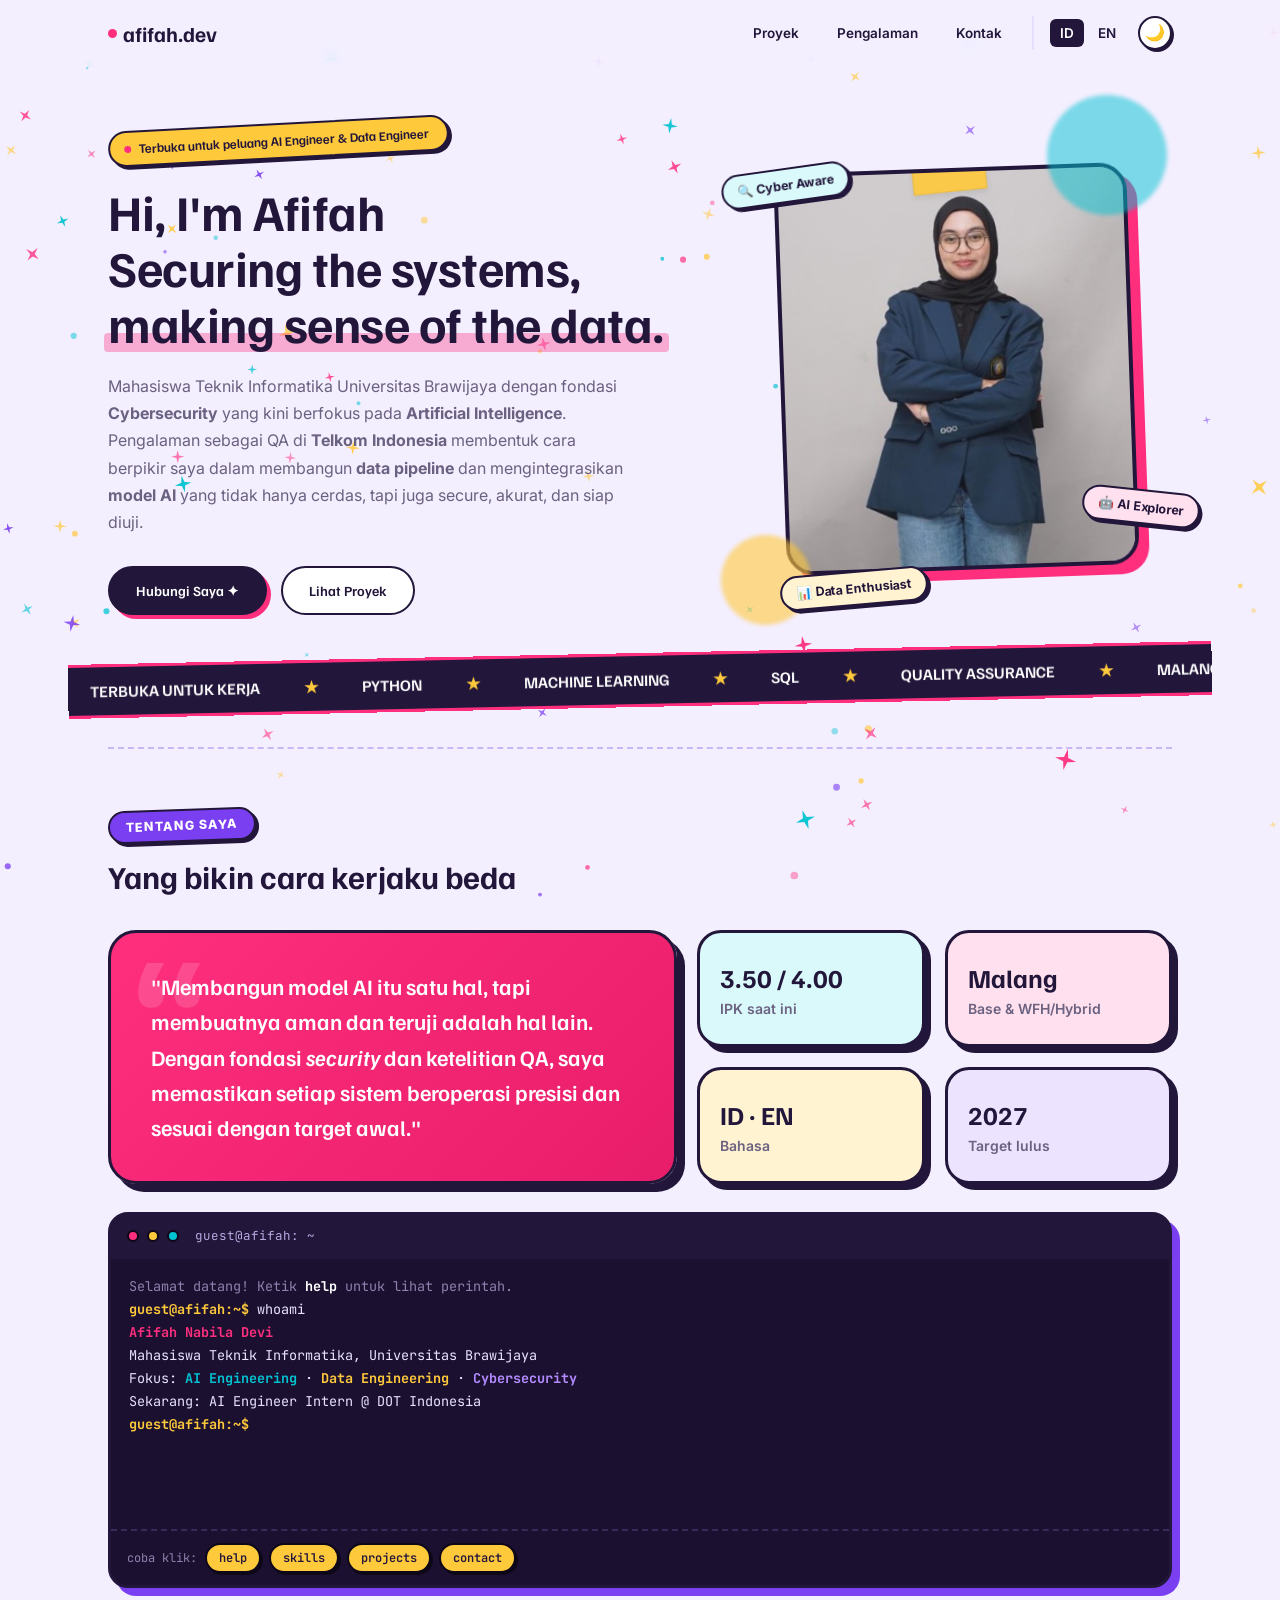
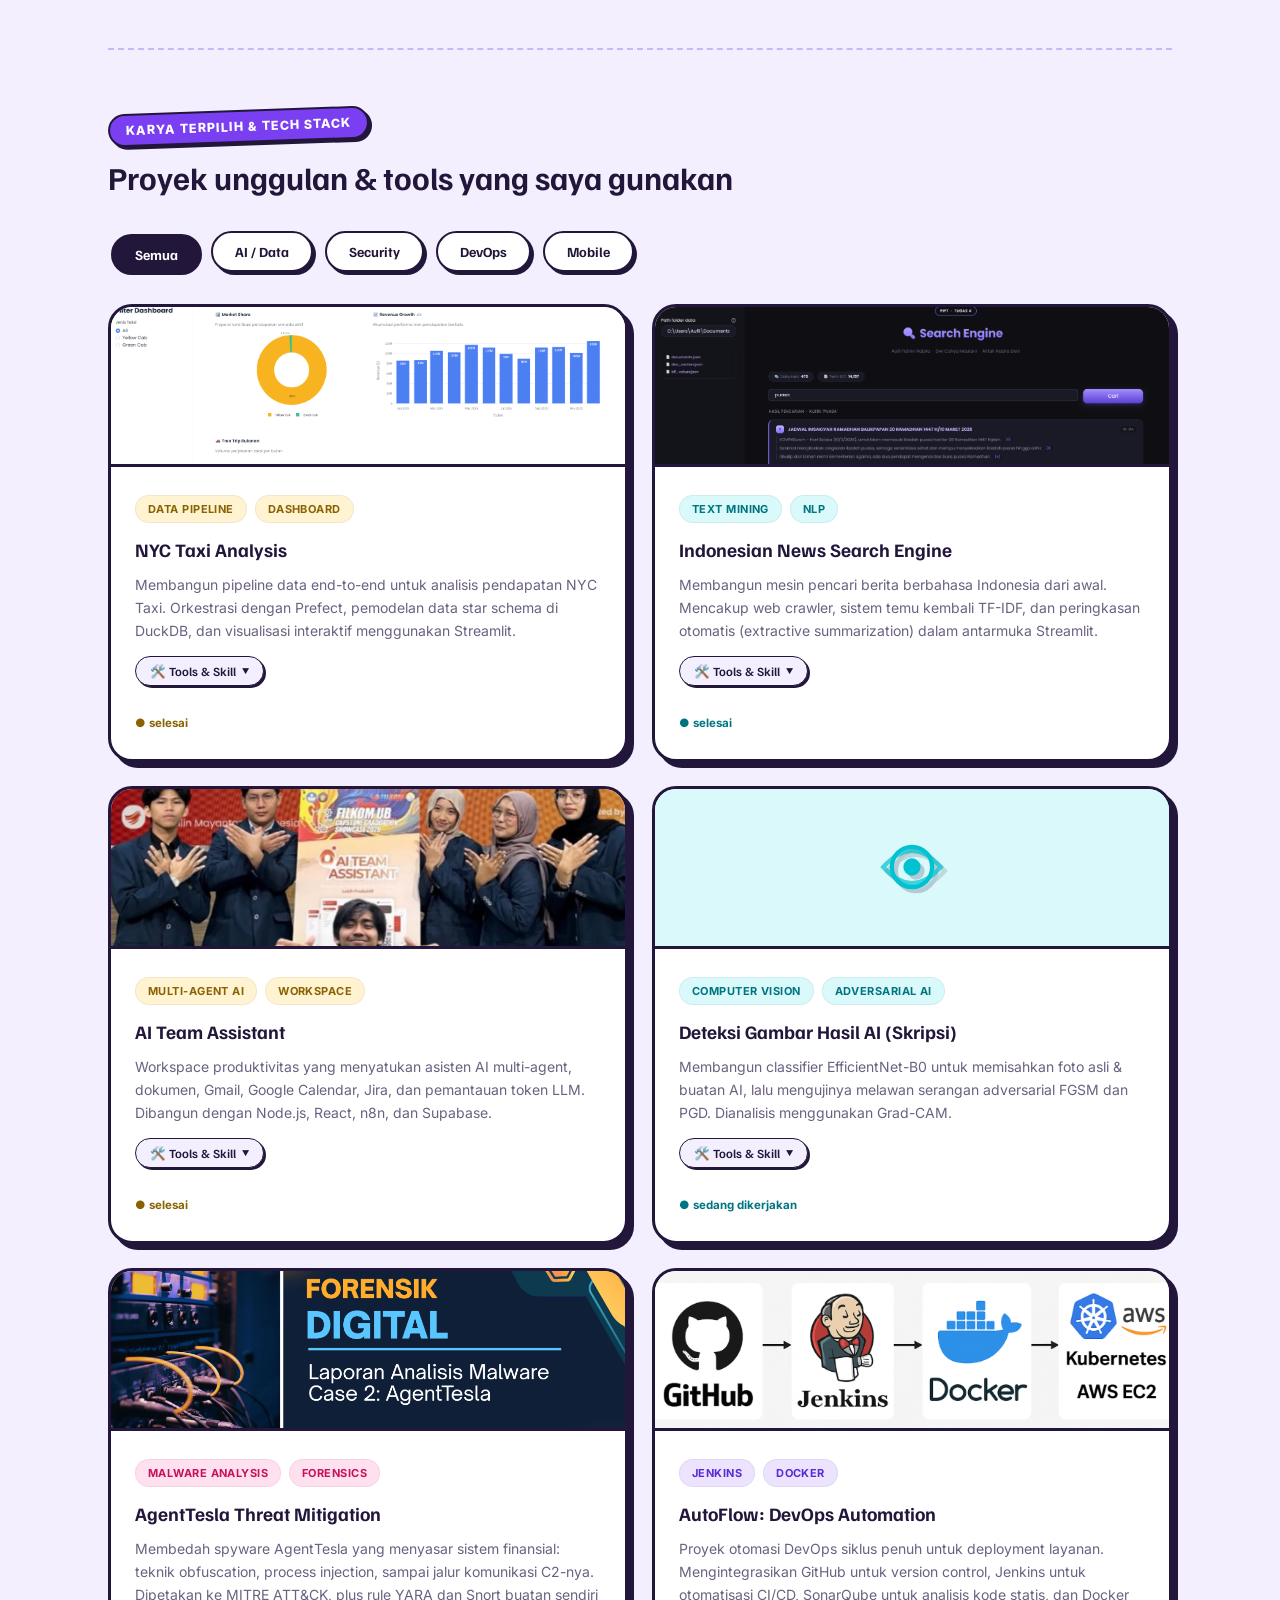
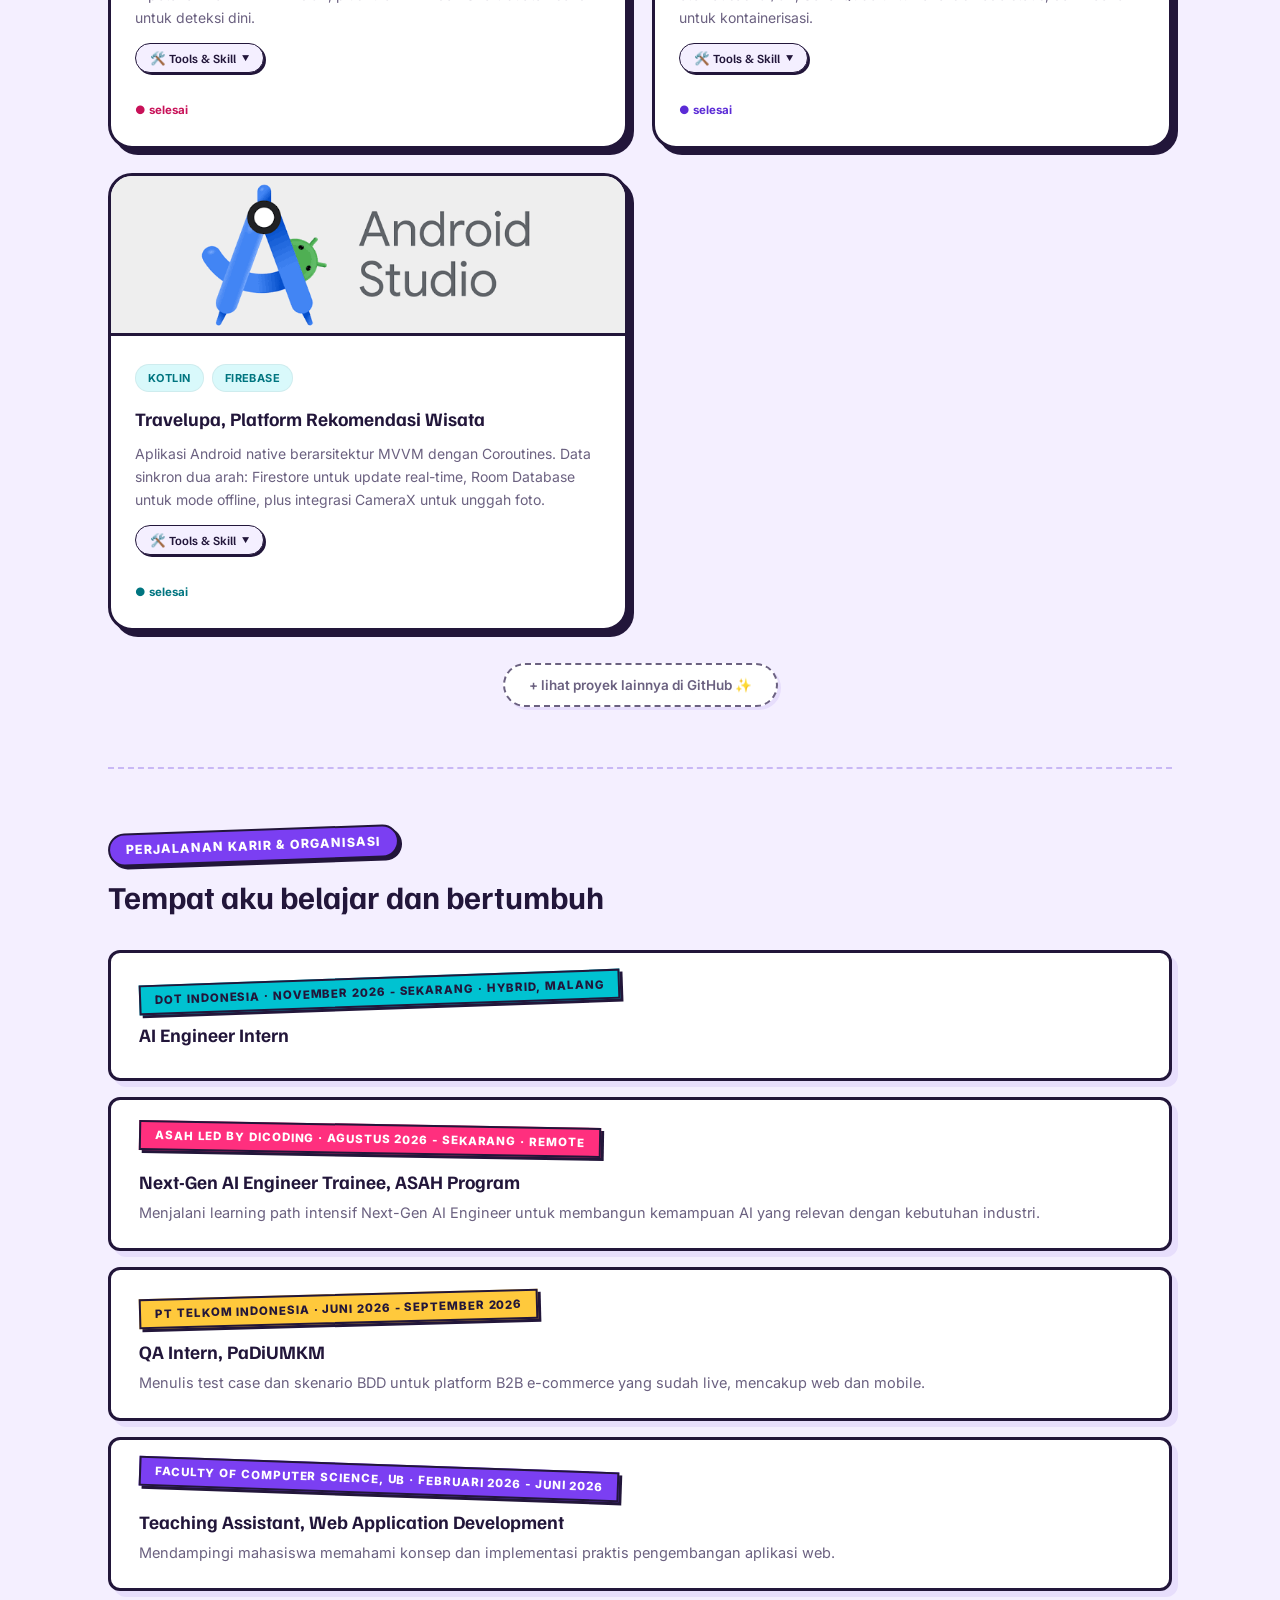
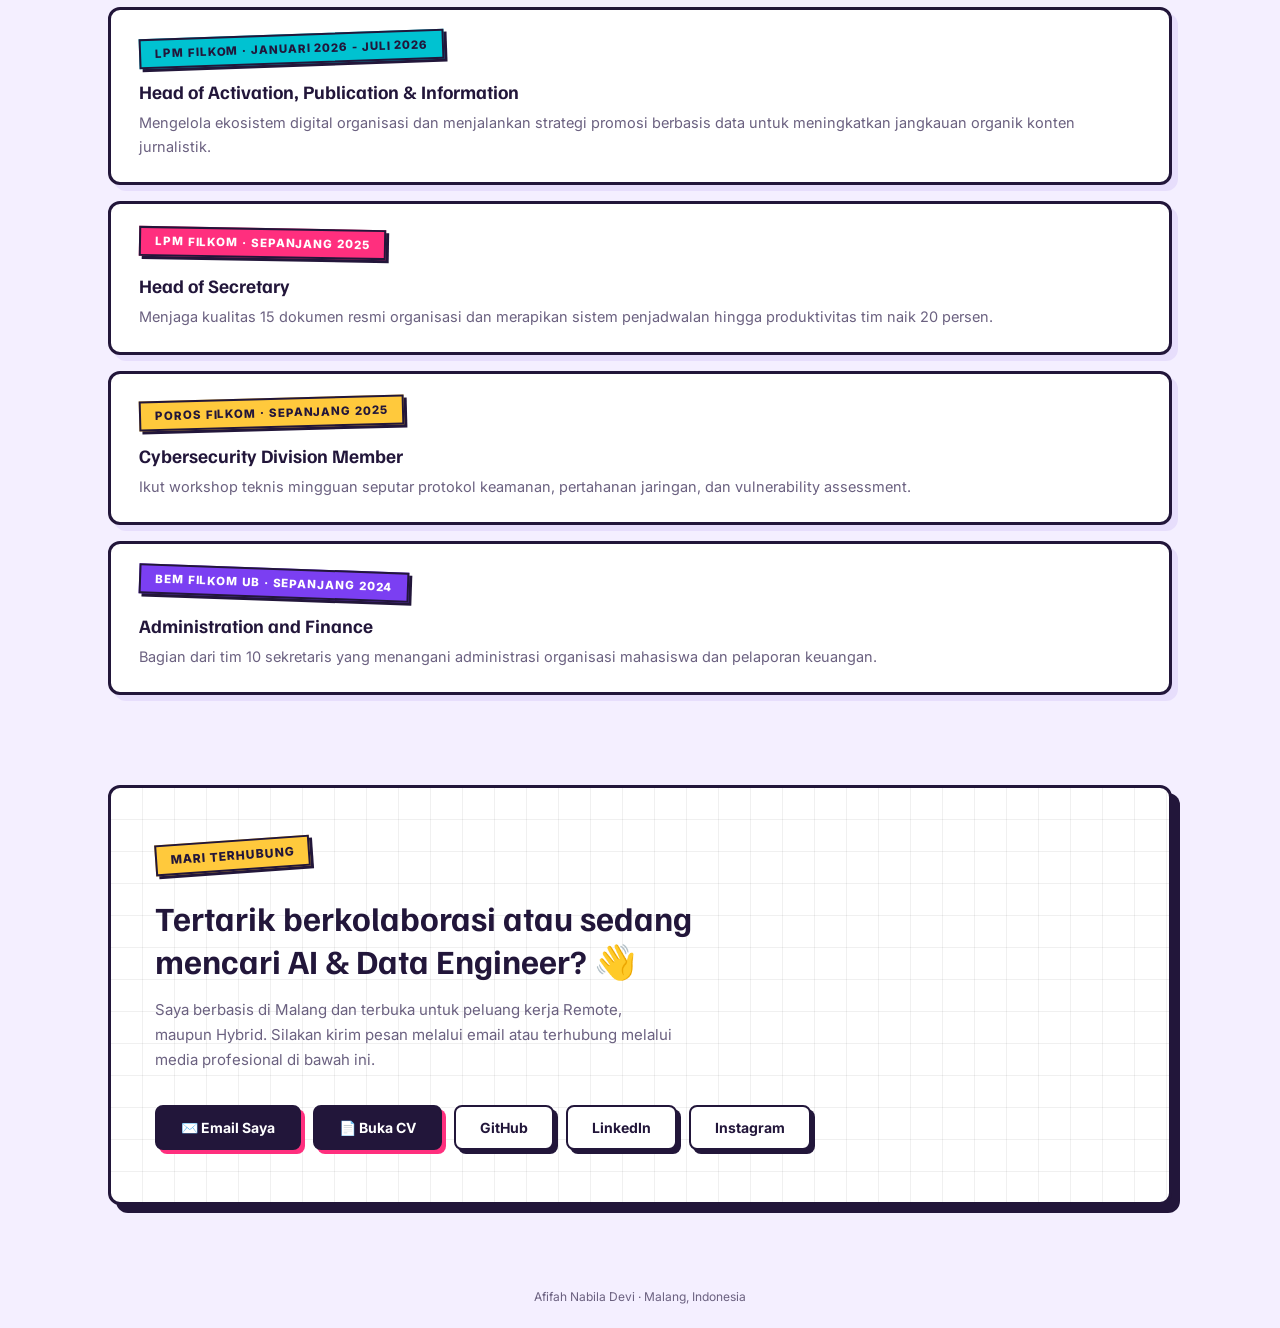
==== commit 0196f76b: "feat: add dark mode toggle" ====
--- a/index.html
+++ b/index.html
@@ -1,5 +1,8 @@
 <!DOCTYPE html>
 <html lang="id">
+<link rel="stylesheet" href="theme.css">
+<script>try { if (localStorage.getItem('theme') === 'dark') document.documentElement.dataset.theme = 'dark'; } catch (e) { }</script>
+</head>
 
 <head>
   <meta charset="UTF-8">
@@ -1753,6 +1756,7 @@
   <script src="stars.js" defer></script>
   <script src="terminal.js" defer></script>
   <script src="photo-flip.js" defer></script>
+  <script src="theme.js" defer></script>
 </body>
 
 </html>
--- a/theme.css
+++ b/theme.css
@@ -0,0 +1,110 @@
+/* Mode malam. Aktif kalau <html data-theme="dark">, tombolnya diatur di theme.js */
+
+html[data-theme="dark"] {
+  --bg: #0d0a16;
+  --card: #181226;
+  --ink: #f1ecff;
+  --ink-dim: #a99fc2;
+  --line: #2c2342;
+  --pink-soft: #3b1229;
+  --yellow-soft: #3a2d0b;
+  --grape-soft: #281a4d;
+  --sky-soft: #0b3136;
+  --dark: #0d0a16;
+  color-scheme: dark;
+}
+
+html[data-theme="dark"] nav {
+  background: rgba(13, 10, 22, .82);
+}
+
+/* yang dulu latar gelap + teks putih, sekarang latar terang + teks gelap */
+html[data-theme="dark"] .lang a.active,
+html[data-theme="dark"] .btn.solid,
+html[data-theme="dark"] .tabbtn.active,
+html[data-theme="dark"] .contact-links a.solid,
+html[data-theme="dark"] .flip-tag {
+  color: var(--dark);
+}
+
+/* label berlatar kuning/tosca: teks tetap gelap biar kebaca */
+html[data-theme="dark"] .badge,
+html[data-theme="dark"] .contact-block .sec-tag,
+html[data-theme="dark"] .exp:nth-child(4n+1) .meta,
+html[data-theme="dark"] .exp:nth-child(4n+3) .meta,
+html[data-theme="dark"] .contact-links a:not(.solid):hover,
+html[data-theme="dark"] .term-chips button {
+  color: var(--dark);
+}
+
+/* yang dulu latar putih (state hover/aktif dikecualikan supaya warna aslinya tetap jalan) */
+html[data-theme="dark"] .btn.ghost:not(:hover),
+html[data-theme="dark"] .sticker,
+html[data-theme="dark"] .chip-sm,
+html[data-theme="dark"] .tabbtn:not(.active):not(:hover),
+html[data-theme="dark"] .projects-more a:hover,
+html[data-theme="dark"] .contact-links a:not(.solid):not(:hover) {
+  background: var(--card);
+}
+
+html[data-theme="dark"] .marquee-wrap {
+  background: #1d1530;
+}
+
+html[data-theme="dark"] .contact-block {
+  background-color: var(--card);
+  background-image:
+    linear-gradient(rgba(255, 255, 255, .05) 1px, transparent 1px),
+    linear-gradient(90deg, rgba(255, 255, 255, .05) 1px, transparent 1px);
+}
+
+html[data-theme="dark"] .term {
+  border-color: var(--ink);
+}
+
+html[data-theme="dark"] .term-bar {
+  background: #241b38;
+  border-bottom-color: var(--ink);
+}
+
+/* teks tag proyek dibikin lebih terang biar kebaca */
+html[data-theme="dark"] [style*="color:#8a6300"] { color: #ffd36b !important; }
+html[data-theme="dark"] [style*="color:#007580"] { color: #5fe6ef !important; }
+html[data-theme="dark"] [style*="color:#c81158"] { color: #ff7aac !important; }
+html[data-theme="dark"] [style*="color:#5b2bd6"] { color: #b896ff !important; }
+
+
+/* ===== Tombol ganti mode ===== */
+.theme-btn {
+  width: 34px;
+  height: 34px;
+  margin-left: 6px;
+  display: grid;
+  place-items: center;
+  border: 2px solid var(--ink);
+  border-radius: 50%;
+  background: var(--card);
+  box-shadow: 2px 2px 0 var(--ink);
+  font-size: 16px;
+  line-height: 1;
+  cursor: pointer;
+  transition: transform .15s, box-shadow .15s;
+}
+
+.theme-btn:hover {
+  transform: translate(-1px, -1px) rotate(-12deg);
+  box-shadow: 3px 3px 0 var(--ink);
+}
+
+.theme-btn:active {
+  transform: translate(2px, 2px);
+  box-shadow: 0 0 0 var(--ink);
+}
+
+/* transisi halus cuma pas tombol diklik */
+html.theme-anim,
+html.theme-anim *,
+html.theme-anim *::before,
+html.theme-anim *::after {
+  transition: background-color .4s, color .4s, border-color .4s, box-shadow .4s !important;
+}
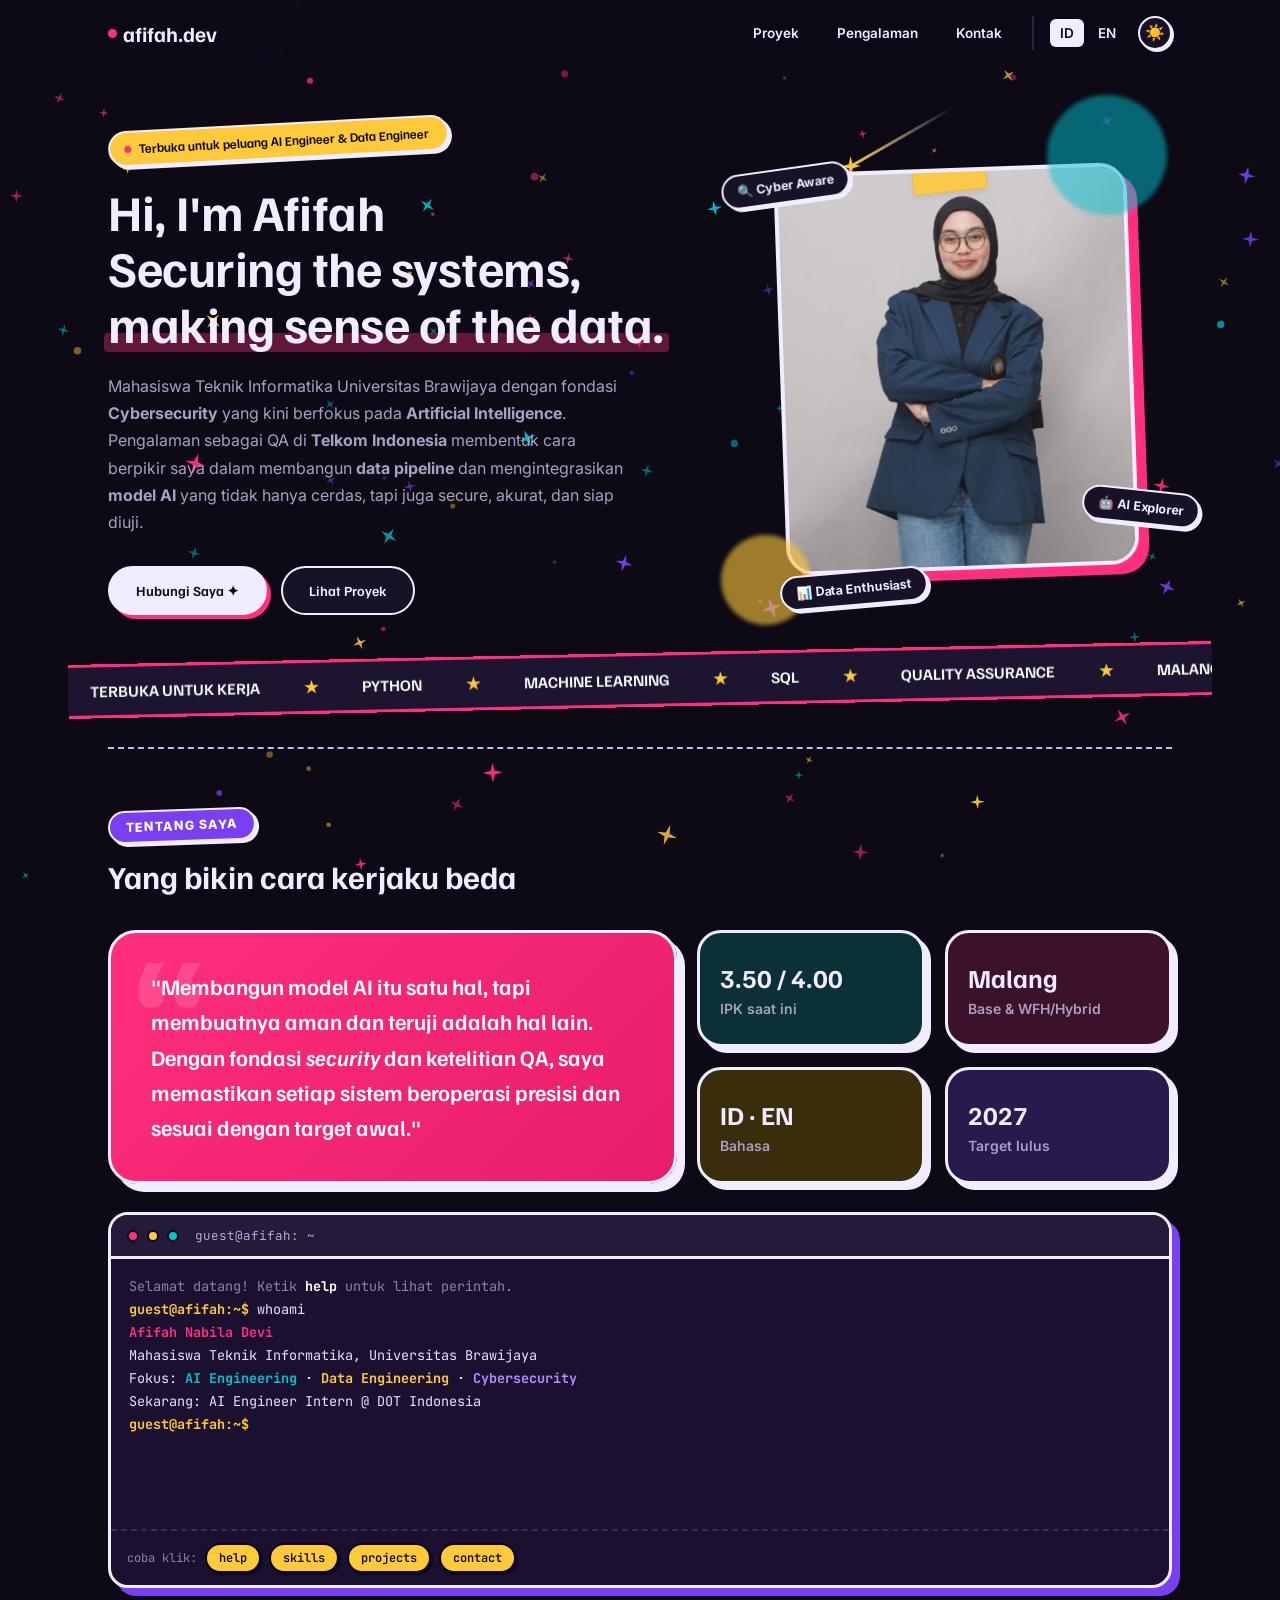
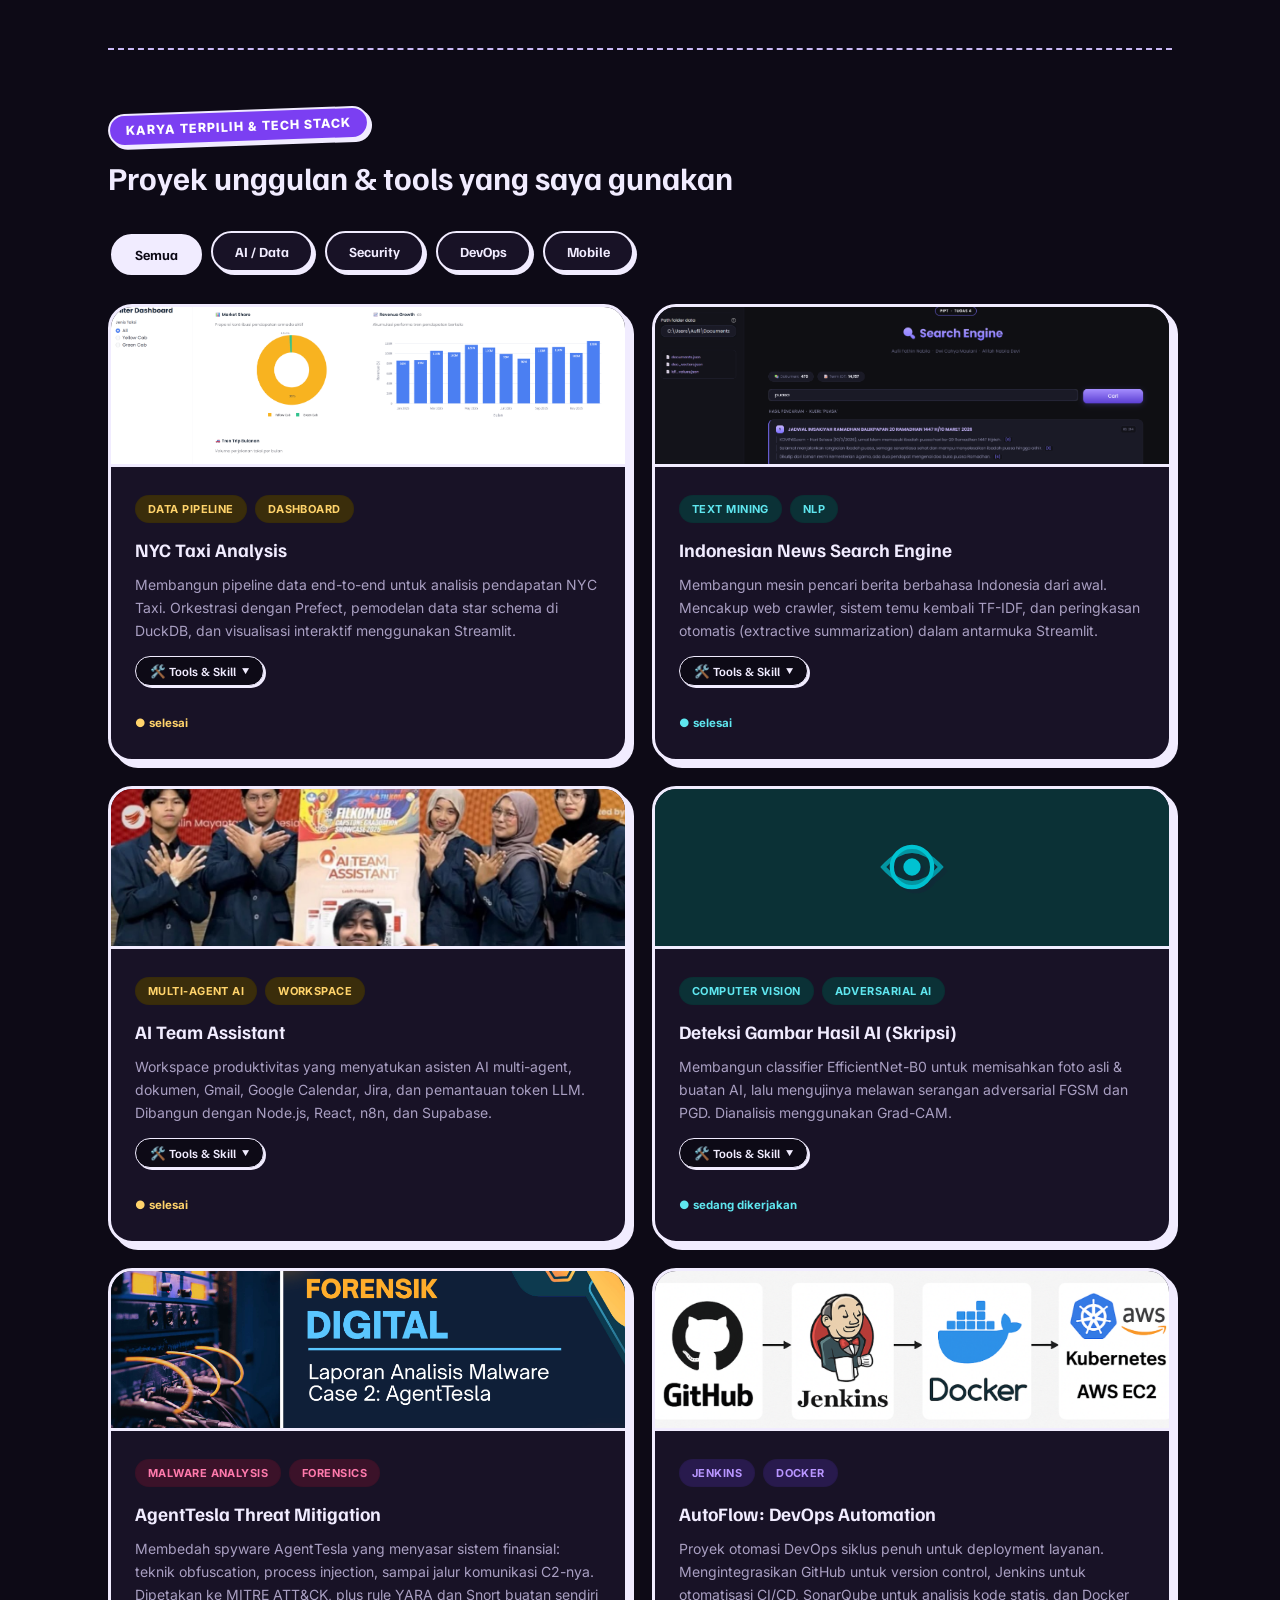
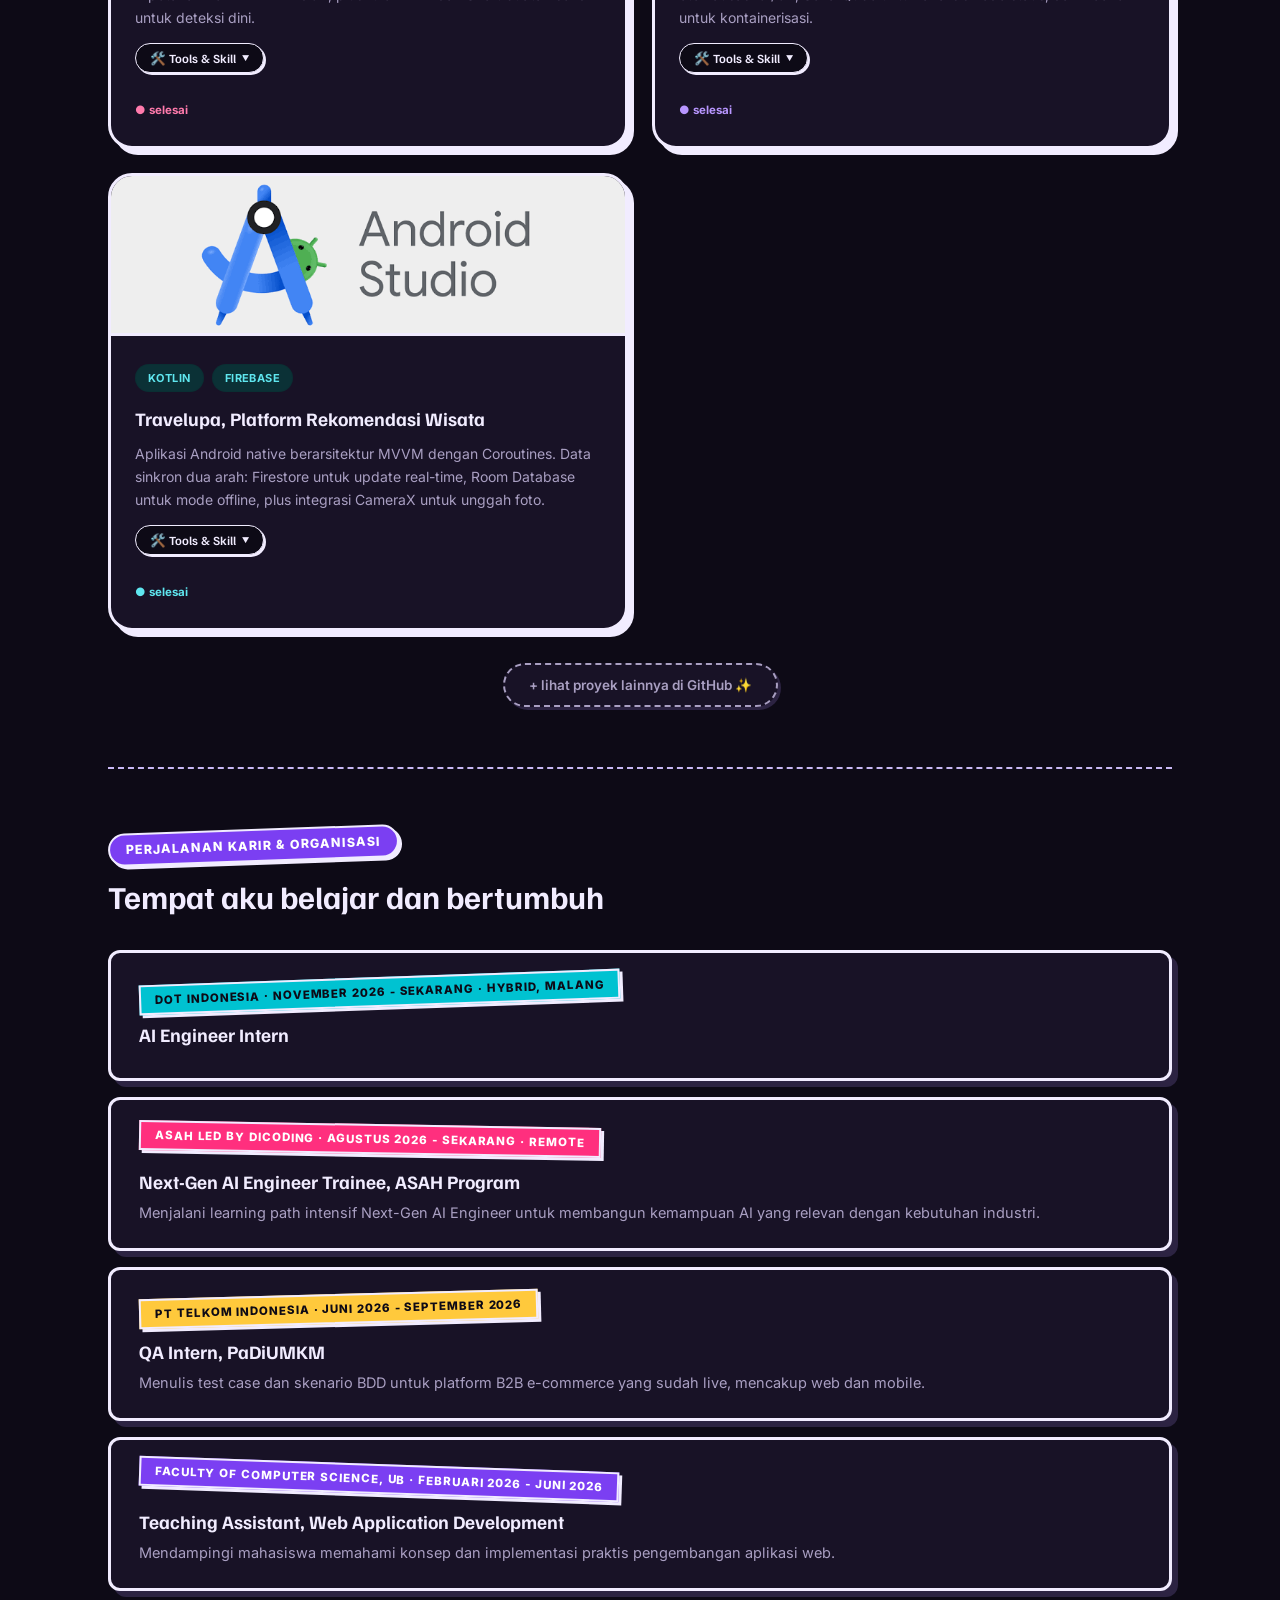
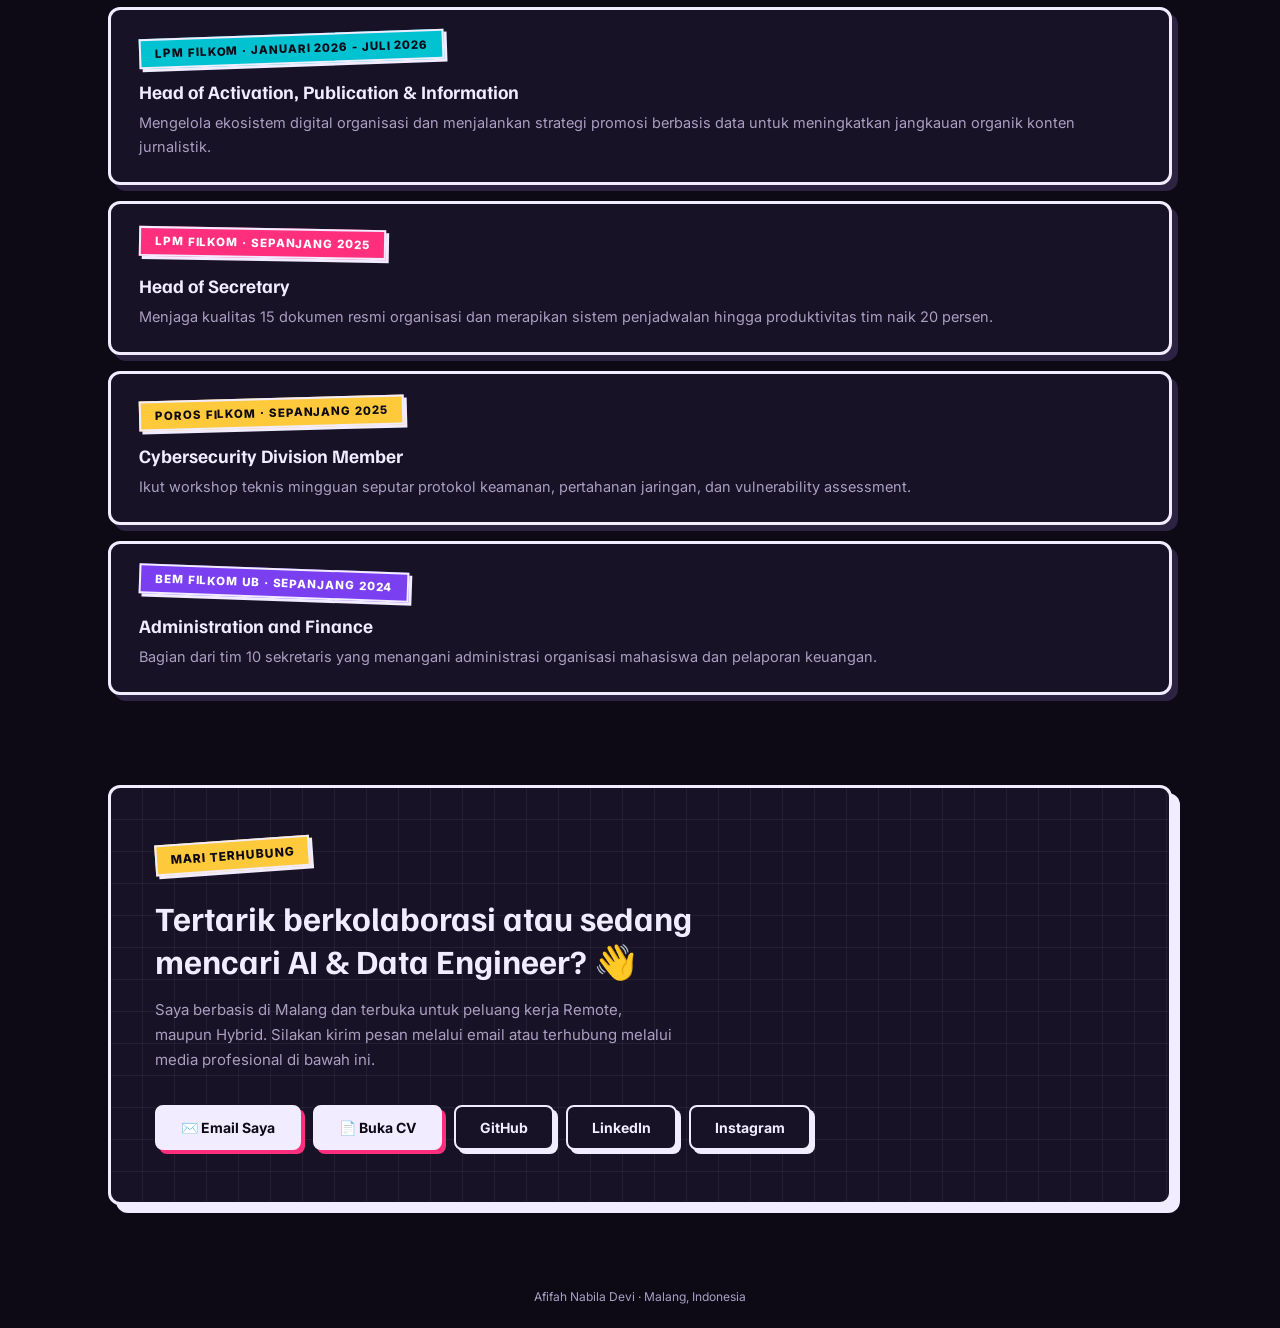
==== commit 802d54d2: "feat: set dark mode as default theme" ====
--- a/index.html
+++ b/index.html
@@ -1,7 +1,13 @@
 <!DOCTYPE html>
 <html lang="id">
 <link rel="stylesheet" href="theme.css">
-<script>try { if (localStorage.getItem('theme') === 'dark') document.documentElement.dataset.theme = 'dark'; } catch (e) { }</script>
+<script>
+  (function () {
+    var t = 'dark';
+    try { t = localStorage.getItem('theme') || 'dark'; } catch (e) { }
+    document.documentElement.dataset.theme = t;
+  })();
+</script>
 </head>
 
 <head>
